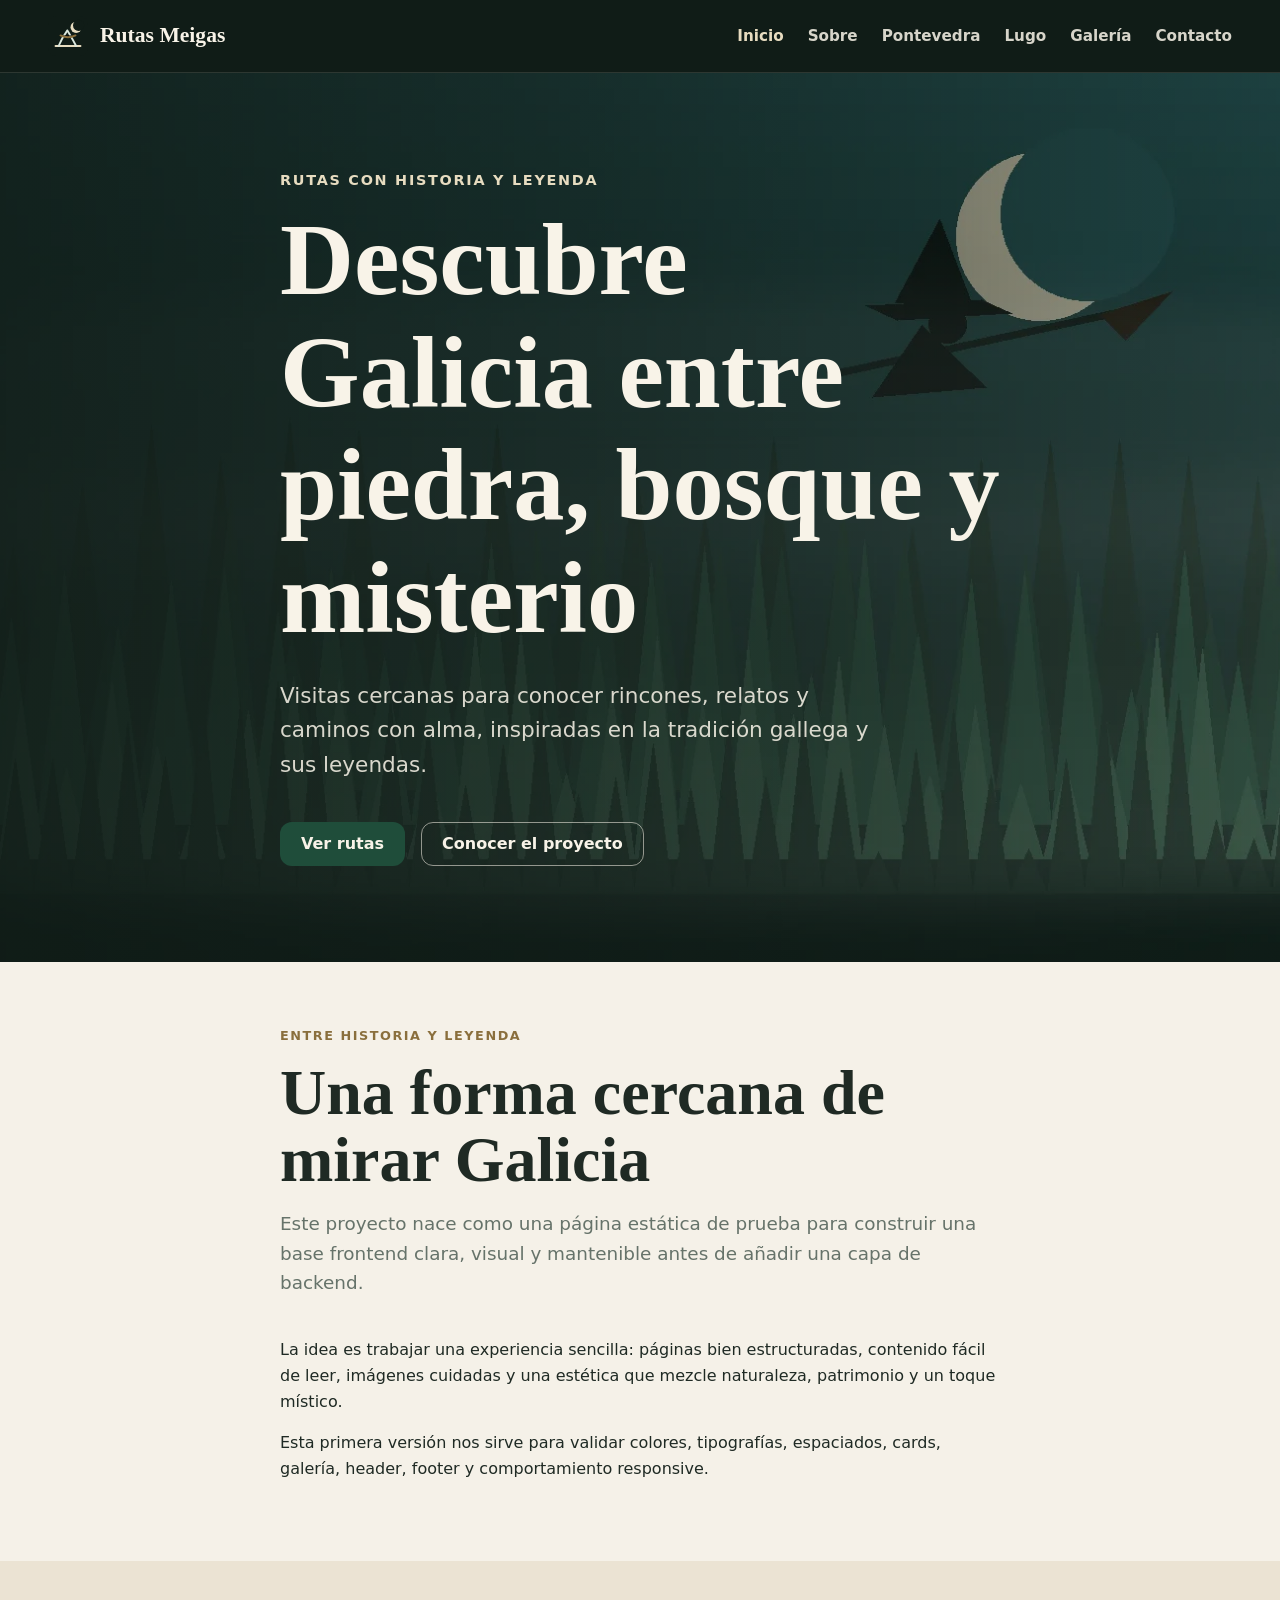
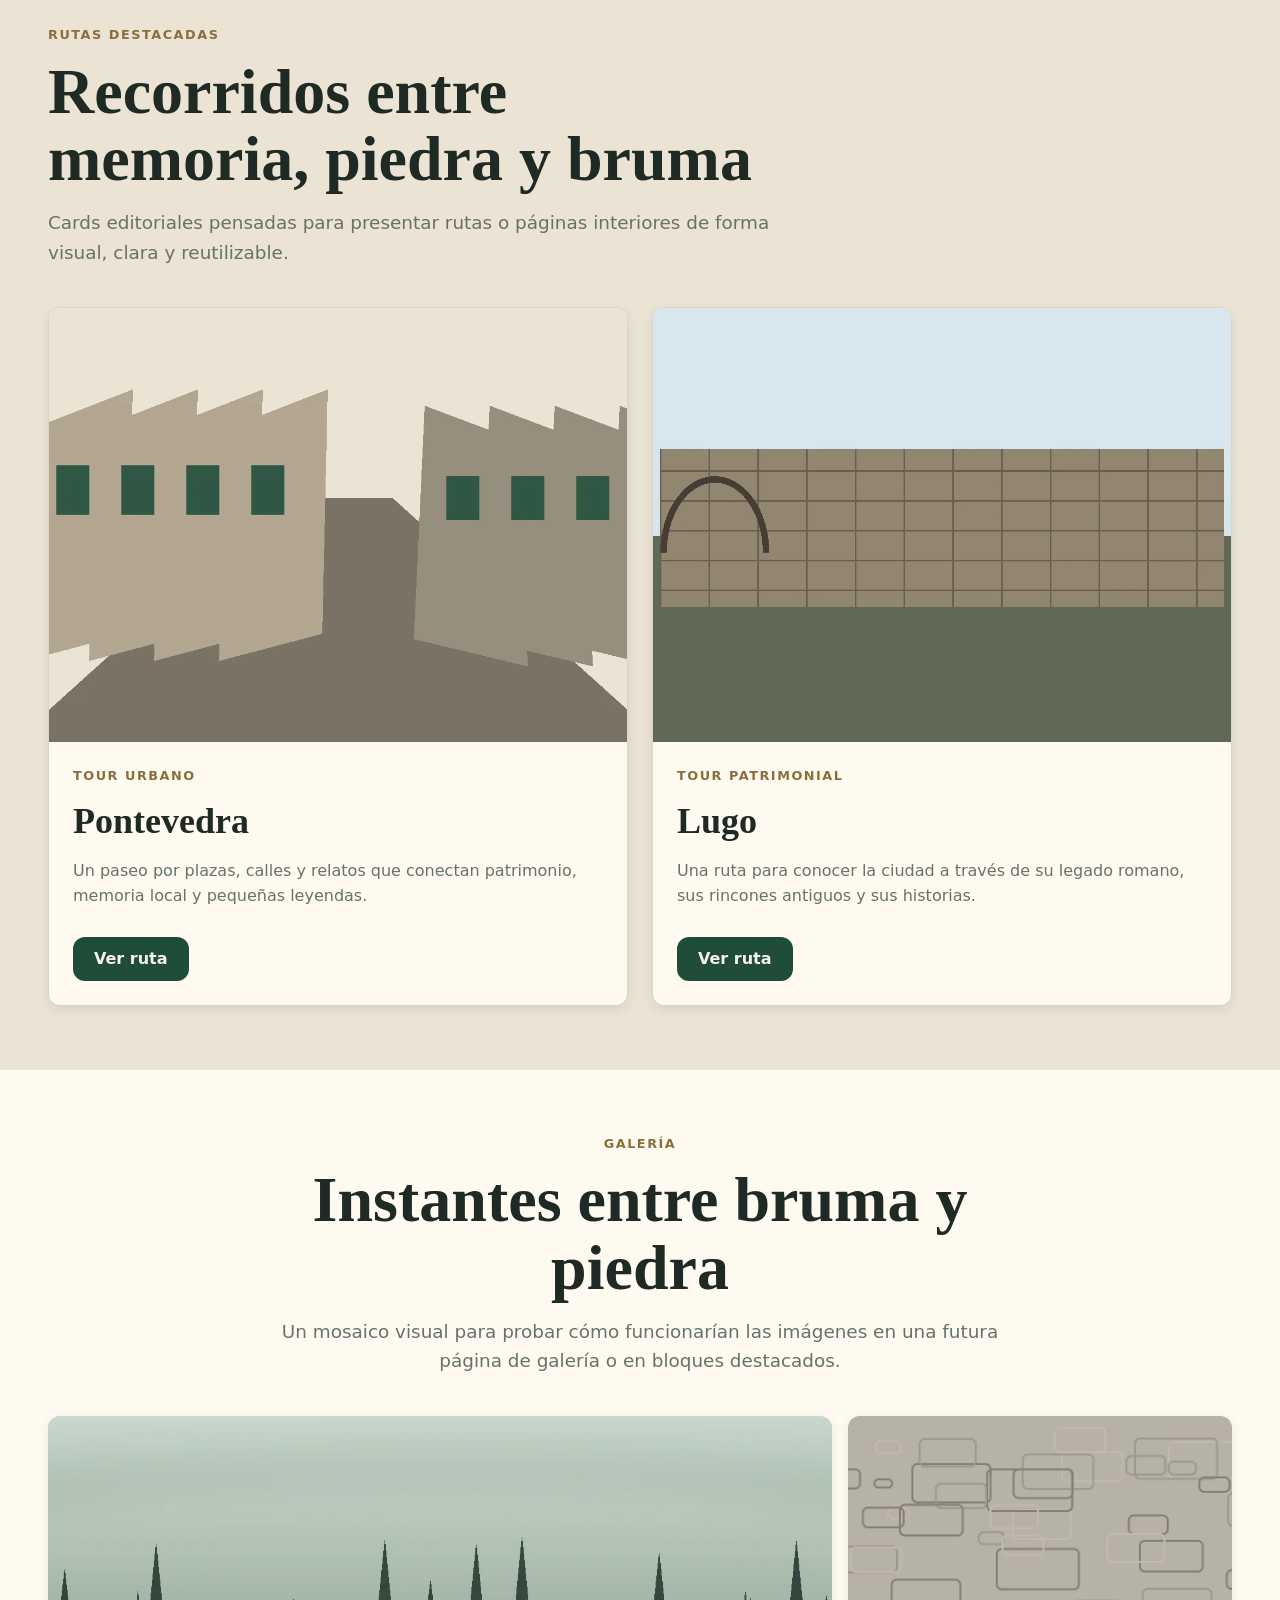
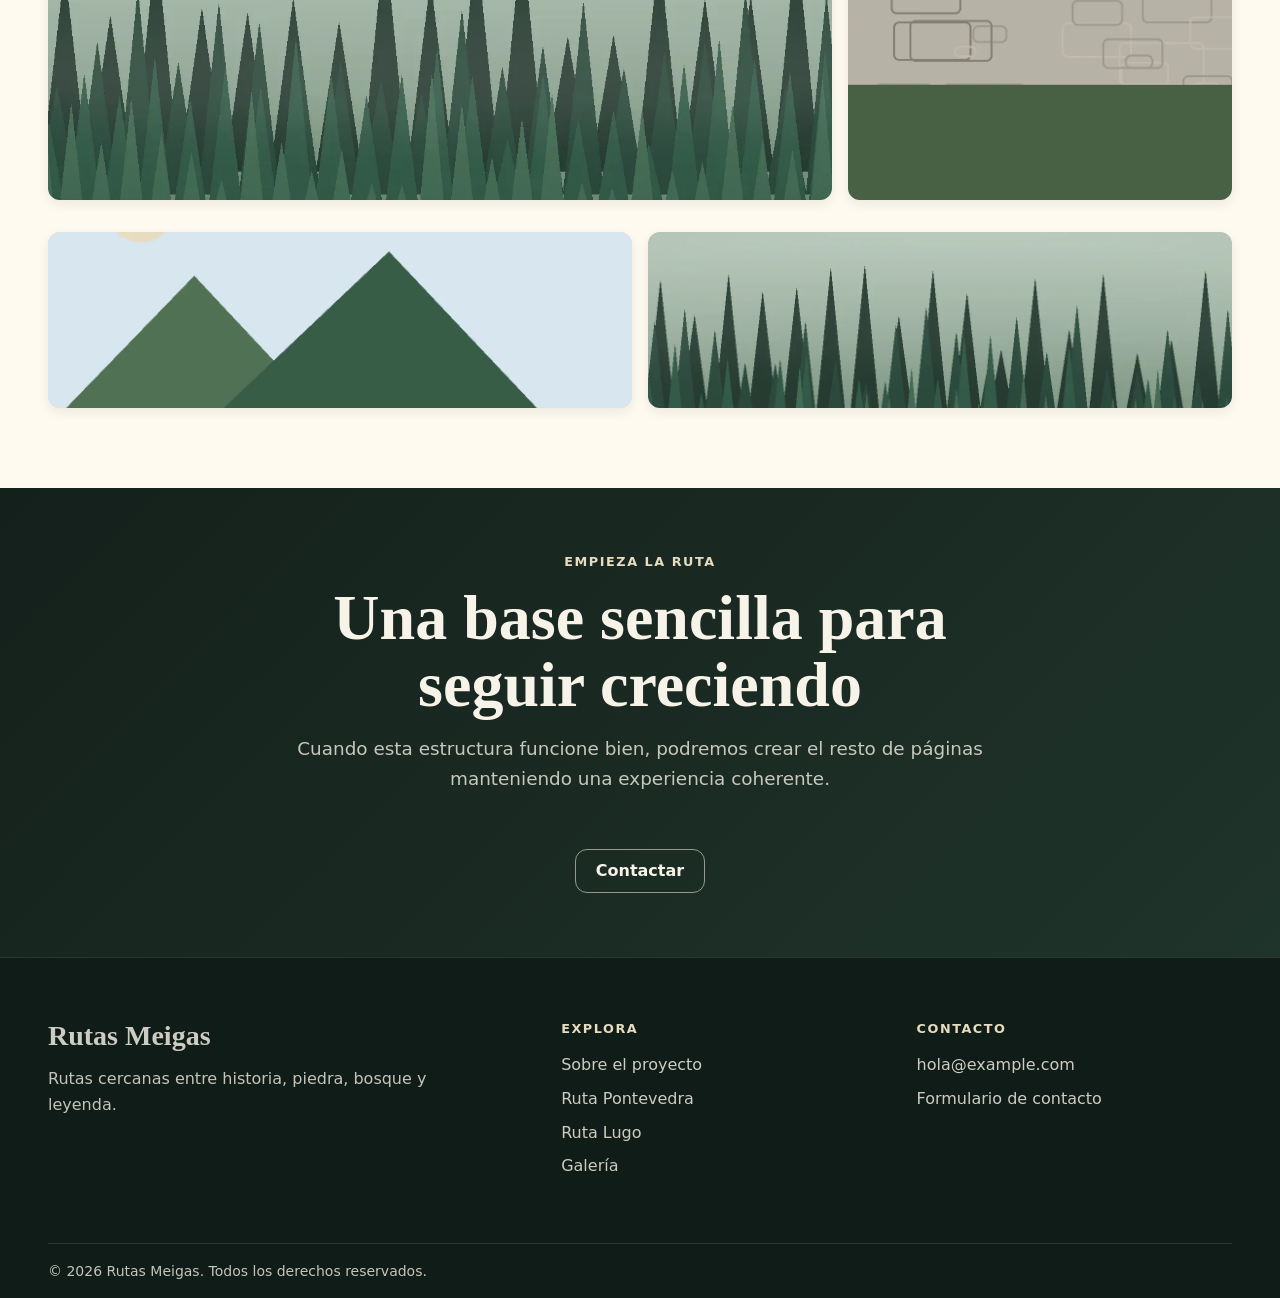
==== index.html @ f6eedcf7 "Add files via upload" ====
<!doctype html>
<html lang="es">
<head>
  <meta charset="utf-8">
  <meta name="viewport" content="width=device-width, initial-scale=1">
  <meta name="description" content="Página estática de prueba para una web de rutas inspiradas en Galicia, la historia local y las leyendas.">
  <title>Rutas Meigas | Inicio</title>
  <link rel="stylesheet" href="assets/css/styles.css">
  <script src="assets/js/main.js" defer></script>
</head>
<body>
  <header class="site-header">
    <div class="container site-header__inner">
      <div class="site-header__top">
        <a class="site-logo" href="index.html" aria-label="Ir al inicio">
          <img src="assets/img/logo.svg" alt="">
          <span>Rutas Meigas</span>
        </a>

        <button class="nav-toggle" type="button" aria-expanded="false" aria-controls="main-menu">
          Menú
        </button>
      </div>

      <nav class="site-nav" aria-label="Navegación principal">
        <ul id="main-menu" class="nav-list">
          <li><a href="index.html" aria-current="page">Inicio</a></li>
          <li><a href="sobre.html">Sobre</a></li>
          <li><a href="tours-pontevedra.html">Pontevedra</a></li>
          <li><a href="tours-lugo.html">Lugo</a></li>
          <li><a href="galeria.html">Galería</a></li>
          <li><a href="contacto.html">Contacto</a></li>
        </ul>
      </nav>
    </div>
  </header>

  <main>
    <section class="hero">
      <div class="container hero__content">
        <p class="hero__eyebrow">Rutas con historia y leyenda</p>
        <h1 class="hero__title">Descubre Galicia entre piedra, bosque y misterio</h1>
        <p class="hero__text">Visitas cercanas para conocer rincones, relatos y caminos con alma, inspiradas en la tradición gallega y sus leyendas.</p>
        <div class="hero__actions">
          <a class="button" href="#rutas">Ver rutas</a>
          <a class="button button--ghost" href="#proyecto">Conocer el proyecto</a>
        </div>
      </div>
    </section>

    <section id="proyecto" class="section section--light">
      <div class="container--content flow">
        <header class="section-heading">
          <p class="section-heading__eyebrow">Entre historia y leyenda</p>
          <h2 class="section-heading__title">Una forma cercana de mirar Galicia</h2>
          <p class="section-heading__text">Este proyecto nace como una página estática de prueba para construir una base frontend clara, visual y mantenible antes de añadir una capa de backend.</p>
        </header>
        <p>La idea es trabajar una experiencia sencilla: páginas bien estructuradas, contenido fácil de leer, imágenes cuidadas y una estética que mezcle naturaleza, patrimonio y un toque místico.</p>
        <p>Esta primera versión nos sirve para validar colores, tipografías, espaciados, cards, galería, header, footer y comportamiento responsive.</p>
      </div>
    </section>

    <section id="rutas" class="section section--soft">
      <div class="container">
        <header class="section-heading">
          <p class="section-heading__eyebrow">Rutas destacadas</p>
          <h2 class="section-heading__title">Recorridos entre memoria, piedra y bruma</h2>
          <p class="section-heading__text">Cards editoriales pensadas para presentar rutas o páginas interiores de forma visual, clara y reutilizable.</p>
        </header>

        <div class="editorial-grid">
          <article class="editorial-card">
            <div class="editorial-card__media"><img src="assets/img/tour-pontevedra.webp" alt="Calle histórica de Pontevedra con edificios de piedra"></div>
            <div class="editorial-card__body">
              <p class="editorial-card__eyebrow">Tour urbano</p>
              <h3 class="editorial-card__title">Pontevedra</h3>
              <p class="editorial-card__text">Un paseo por plazas, calles y relatos que conectan patrimonio, memoria local y pequeñas leyendas.</p>
              <div class="editorial-card__actions"><a class="button" href="tours-pontevedra.html">Ver ruta</a></div>
            </div>
          </article>

          <article class="editorial-card">
            <div class="editorial-card__media"><img src="assets/img/tour-lugo.webp" alt="Muralla y casco histórico de Lugo"></div>
            <div class="editorial-card__body">
              <p class="editorial-card__eyebrow">Tour patrimonial</p>
              <h3 class="editorial-card__title">Lugo</h3>
              <p class="editorial-card__text">Una ruta para conocer la ciudad a través de su legado romano, sus rincones antiguos y sus historias.</p>
              <div class="editorial-card__actions"><a class="button" href="tours-lugo.html">Ver ruta</a></div>
            </div>
          </article>
        </div>
      </div>
    </section>

    <section class="section section--surface">
      <div class="container">
        <header class="section-heading section-heading--center">
          <p class="section-heading__eyebrow">Galería</p>
          <h2 class="section-heading__title">Instantes entre bruma y piedra</h2>
          <p class="section-heading__text">Un mosaico visual para probar cómo funcionarían las imágenes en una futura página de galería o en bloques destacados.</p>
        </header>

        <div class="gallery-grid">
          <figure class="gallery-item gallery-item--large"><img src="assets/img/gallery-01.webp" alt="Bosque gallego cubierto de niebla"></figure>
          <figure class="gallery-item gallery-item--medium"><img src="assets/img/gallery-02.webp" alt="Detalle de una calle empedrada antigua"></figure>
          <figure class="gallery-item gallery-item--wide"><img src="assets/img/gallery-03.webp" alt="Paisaje natural de Galicia al atardecer"></figure>
          <figure class="gallery-item gallery-item--small"><img src="assets/img/gallery-04.webp" alt="Detalle de piedra antigua cubierta de vegetación"></figure>
        </div>
      </div>
    </section>

    <section class="section section--dark">
      <div class="container--content text-center flow">
        <header class="section-heading section-heading--center">
          <p class="section-heading__eyebrow">Empieza la ruta</p>
          <h2 class="section-heading__title">Una base sencilla para seguir creciendo</h2>
          <p class="section-heading__text">Cuando esta estructura funcione bien, podremos crear el resto de páginas manteniendo una experiencia coherente.</p>
        </header>
        <a class="button button--ghost" href="contacto.html">Contactar</a>
      </div>
    </section>
  </main>

  <footer class="site-footer">
    <div class="container site-footer__inner">
      <div class="site-footer__brand">
        <a class="site-footer__logo" href="index.html">Rutas Meigas</a>
        <p>Rutas cercanas entre historia, piedra, bosque y leyenda.</p>
      </div>

      <nav class="site-footer__nav" aria-label="Navegación secundaria">
        <h2 class="site-footer__title">Explora</h2>
        <ul>
          <li><a href="sobre.html">Sobre el proyecto</a></li>
          <li><a href="tours-pontevedra.html">Ruta Pontevedra</a></li>
          <li><a href="tours-lugo.html">Ruta Lugo</a></li>
          <li><a href="galeria.html">Galería</a></li>
        </ul>
      </nav>

      <div class="site-footer__contact">
        <h2 class="site-footer__title">Contacto</h2>
        <ul>
          <li><a href="mailto:hola@example.com">hola@example.com</a></li>
          <li><a href="contacto.html">Formulario de contacto</a></li>
        </ul>
      </div>
    </div>

    <div class="container site-footer__bottom">
      <p>© 2026 Rutas Meigas. Todos los derechos reservados.</p>
    </div>
  </footer>
</body>
</html>
---- assets/css/styles.css ----
/* ========================================================================== 
   1. Reset ligero
   ========================================================================== */

*,
*::before,
*::after {
  box-sizing: border-box;
}

html {
  font-size: 100%;
  scroll-behavior: smooth;
}

body {
  min-height: 100vh;
  margin: 0;
  text-rendering: optimizeSpeed;
}

img,
picture,
svg {
  display: block;
  max-width: 100%;
}

button,
input,
textarea,
select {
  font: inherit;
}

button {
  cursor: pointer;
}

ul,
ol {
  padding-left: 1.25rem;
}

h1,
h2,
h3,
h4,
p,
figure,
blockquote {
  margin-top: 0;
}

figure {
  margin-inline: 0;
}

:target {
  scroll-margin-block: 5rem;
}


/* ========================================================================== 
   2. Variables globales
   ========================================================================== */

:root {
  /* Colores base */
  --color-bg: #f5f1e8;
  --color-surface: #fffaf0;
  --color-surface-soft: #ebe3d3;

  /* Texto */
  --color-text: #1f2a24;
  --color-text-muted: #66736a;
  --color-text-inverted: #f8f3e8;

  /* Marca */
  --color-primary: #1f4d3a;
  --color-primary-dark: #123326;
  --color-primary-soft: #dbe8df;

  /* Galicia / agua / cielo */
  --color-secondary: #2f6f9f;
  --color-secondary-soft: #d7e7ef;

  /* Detalles artesanales / místicos */
  --color-accent: #8a6f3d;
  --color-accent-soft: #e7dcc0;

  /* Neutros */
  --color-stone: #b8b2a7;
  --color-border: #ddd4c5;

  /* Zonas oscuras */
  --color-dark: #101c17;
  --color-dark-soft: #1b3027;

  /* Tipografía */
  --font-base: system-ui, -apple-system, BlinkMacSystemFont, "Segoe UI", sans-serif;
  --font-heading: Georgia, "Times New Roman", serif;

  /* Espaciado */
  --space-2xs: 0.25rem;
  --space-xs: 0.5rem;
  --space-sm: 0.75rem;
  --space-md: 1rem;
  --space-lg: 1.5rem;
  --space-xl: 2.5rem;
  --space-2xl: 4rem;
  --space-3xl: 6rem;

  /* Contenedores */
  --container-sm: 45rem;
  --container-md: 64rem;
  --container-lg: 75rem;
  --container-xl: 90rem;
  --page-padding: clamp(1rem, 4vw, 3rem);

  /* Bordes y sombras */
  --radius-sm: 0.375rem;
  --radius-md: 0.75rem;
  --radius-lg: 1rem;

  --shadow-sm: 0 0.25rem 0.75rem rgb(16 28 23 / 8%);
  --shadow-md: 0 0.75rem 2rem rgb(16 28 23 / 12%);

  --border-soft: 1px solid var(--color-border);

  /* Transiciones */
  --transition-fast: 160ms ease;
  --transition-base: 220ms ease;
}


/* ========================================================================== 
   3. Base
   ========================================================================== */

body {
  font-family: var(--font-base);
  line-height: 1.6;
  color: var(--color-text);
  background-color: var(--color-bg);
}

main {
  min-height: 60vh;
}

::selection {
  color: var(--color-text-inverted);
  background-color: var(--color-primary);
}


/* ========================================================================== 
   4. Tipografía
   ========================================================================== */

h1,
h2,
h3,
h4 {
  font-family: var(--font-heading);
  line-height: 1.1;
  font-weight: 700;
  color: var(--color-text);
}

h1 {
  font-size: clamp(2.75rem, 8vw, 5.5rem);
}

h2 {
  font-size: clamp(2rem, 5vw, 3.5rem);
}

h3 {
  font-size: clamp(1.4rem, 3vw, 2rem);
}

h4 {
  font-size: 1.25rem;
}

p {
  margin-bottom: var(--space-md);
}

.lead {
  color: var(--color-text-muted);
  font-size: clamp(1.1rem, 2vw, 1.35rem);
}


/* ========================================================================== 
   5. Utilidades
   ========================================================================== */

.container {
  width: min(100% - calc(var(--page-padding) * 2), var(--container-xl));
  margin-inline: auto;
}

.container--content {
  width: min(100% - calc(var(--page-padding) * 2), var(--container-sm));
  margin-inline: auto;
}

.container--wide {
  width: min(100% - calc(var(--page-padding) * 2), var(--container-xl));
  margin-inline: auto;
}

.flow > * + * {
  margin-top: var(--flow-space, var(--space-md));
}

.text-center {
  text-align: center;
}

.full-bleed {
  width: 100%;
}

.visually-hidden {
  position: absolute;
  width: 1px;
  height: 1px;
  padding: 0;
  margin: -1px;
  overflow: hidden;
  white-space: nowrap;
  border: 0;
  clip: rect(0 0 0 0);
  clip-path: inset(50%);
}


/* ========================================================================== 
   6. Enlaces y botones
   ========================================================================== */

a {
  color: var(--color-primary);
  text-underline-offset: 0.2em;
  transition:
    color var(--transition-fast),
    background-color var(--transition-fast),
    border-color var(--transition-fast);
}

a:hover {
  color: var(--color-primary-dark);
}

a:focus-visible,
button:focus-visible,
input:focus-visible,
textarea:focus-visible,
select:focus-visible {
  outline: 3px solid var(--color-accent);
  outline-offset: 3px;
}

.button {
  display: inline-flex;
  align-items: center;
  justify-content: center;
  min-height: 2.75rem;
  padding: 0.75rem 1.25rem;
  border: 1px solid transparent;
  border-radius: var(--radius-md);
  font: inherit;
  font-weight: 700;
  line-height: 1;
  text-align: center;
  text-decoration: none;
  color: var(--color-text-inverted);
  background-color: var(--color-primary);
  cursor: pointer;
  transition:
    color var(--transition-fast),
    background-color var(--transition-fast),
    border-color var(--transition-fast),
    box-shadow var(--transition-base);
}

.button:hover {
  color: var(--color-text-inverted);
  background-color: var(--color-primary-dark);
}

.button--secondary {
  color: var(--color-primary-dark);
  background-color: var(--color-primary-soft);
  border-color: var(--color-primary-soft);
}

.button--secondary:hover {
  color: var(--color-primary-dark);
  background-color: var(--color-secondary-soft);
  border-color: var(--color-secondary-soft);
}

.button--ghost {
  color: var(--color-text-inverted);
  background-color: transparent;
  border-color: rgb(248 243 232 / 55%);
}

.button--ghost:hover {
  color: var(--color-dark);
  background-color: var(--color-text-inverted);
  border-color: var(--color-text-inverted);
}


/* ========================================================================== 
   7. Header
   ========================================================================== */

.site-header {
  color: var(--color-text-inverted);
  background-color: var(--color-dark);
  border-bottom: 1px solid rgb(248 243 232 / 12%);
}

.site-header__inner {
  display: flex;
  align-items: center;
  justify-content: space-between;
  gap: var(--space-lg);
  min-height: 4.5rem;
  padding-block: var(--space-sm);
}

.site-header__top {
  display: flex;
  align-items: center;
  justify-content: space-between;
}

.site-logo {
  display: inline-flex;
  align-items: center;
  gap: var(--space-sm);
  color: var(--color-text-inverted);
  font-family: var(--font-heading);
  font-size: 1.35rem;
  font-weight: 700;
  line-height: 1;
  text-decoration: none;
}

.site-logo:hover {
  color: var(--color-accent-soft);
}

.site-logo img {
  width: auto;
  height: 2.5rem;
}

.site-nav {
  display: flex;
  align-items: center;
}

.nav-list {
  display: flex;
  align-items: center;
  gap: var(--space-lg);
  padding: 0;
  margin: 0;
  list-style: none;
}

.nav-list a {
  color: rgb(248 243 232 / 86%);
  font-size: 0.95rem;
  font-weight: 600;
  text-decoration: none;
}

.nav-list a:hover,
.nav-list a[aria-current="page"] {
  color: var(--color-accent-soft);
}

.nav-toggle {
  display: none;
  min-height: 2.5rem;
  padding: 0.5rem 0.75rem;
  border: 1px solid rgb(248 243 232 / 24%);
  border-radius: var(--radius-sm);
  color: var(--color-text-inverted);
  background: transparent;
  font: inherit;
  font-weight: 700;
  cursor: pointer;
}

.nav-toggle:hover {
  background-color: rgb(248 243 232 / 8%);
}


/* ========================================================================== 
   8. Hero
   ========================================================================== */

.hero {
  position: relative;
  display: grid;
  align-items: center;
  min-height: 70vh;
  padding-block: var(--space-3xl);
  color: var(--color-text-inverted);
  background:
    linear-gradient(
      90deg,
      rgb(16 28 23 / 88%) 0%,
      rgb(16 28 23 / 68%) 45%,
      rgb(16 28 23 / 35%) 100%
    ),
    url("../img/hero.webp") center / cover no-repeat;
}

.hero--small {
  min-height: 24rem;
  padding-block: var(--space-2xl);
}

.hero__content {
  position: relative;
  z-index: 1;
  max-width: 45rem;
}

.hero__eyebrow {
  margin: 0 0 var(--space-sm);
  color: var(--color-accent-soft);
  font-size: 0.9rem;
  font-weight: 700;
  letter-spacing: 0.12em;
  text-transform: uppercase;
}

.hero__title {
  margin: 0;
  color: var(--color-text-inverted);
  font-size: clamp(3rem, 8vw, 6.5rem);
}

.hero--small .hero__title {
  font-size: clamp(2.5rem, 7vw, 5rem);
}

.hero__text {
  max-width: 38rem;
  margin-top: var(--space-lg);
  margin-bottom: 0;
  color: rgb(248 243 232 / 86%);
  font-size: clamp(1.1rem, 2vw, 1.35rem);
}

.hero__actions {
  display: flex;
  flex-wrap: wrap;
  gap: var(--space-md);
  margin-top: var(--space-xl);
}


/* ========================================================================== 
   9. Secciones
   ========================================================================== */

.section {
  padding-block: var(--space-2xl);
}

.section--light {
  background-color: var(--color-bg);
}

.section--surface {
  background-color: var(--color-surface);
}

.section--soft {
  background-color: var(--color-surface-soft);
}

.section--primary-soft {
  background-color: var(--color-primary-soft);
}

.section--dark {
  color: var(--color-text-inverted);
  background:
    linear-gradient(
      135deg,
      rgb(16 28 23 / 98%),
      rgb(27 48 39 / 98%)
    );
}

.section--dark h1,
.section--dark h2,
.section--dark h3,
.section--dark h4 {
  color: var(--color-text-inverted);
}

.section--dark p {
  color: rgb(248 243 232 / 82%);
}

.section-heading {
  max-width: 46rem;
  margin-bottom: var(--space-xl);
}

.section-heading--center {
  margin-inline: auto;
  text-align: center;
}

.section-heading__eyebrow {
  margin: 0 0 var(--space-sm);
  color: var(--color-accent);
  font-size: 0.8rem;
  font-weight: 700;
  letter-spacing: 0.12em;
  text-transform: uppercase;
}

.section-heading__title {
  margin: 0;
  font-family: var(--font-heading);
  font-size: clamp(2rem, 5vw, 4rem);
  line-height: 1.05;
}

.section-heading__text {
  margin: var(--space-md) 0 0;
  color: var(--color-text-muted);
  font-size: clamp(1rem, 2vw, 1.15rem);
}

.section--dark .section-heading__eyebrow {
  color: var(--color-accent-soft);
}

.section--dark .section-heading__title {
  color: var(--color-text-inverted);
}

.section--dark .section-heading__text {
  color: rgb(248 243 232 / 78%);
}


/* ========================================================================== 
   10. Cards editoriales
   ========================================================================== */

.editorial-grid {
  display: grid;
  gap: var(--space-lg);
}

.editorial-card {
  display: grid;
  overflow: hidden;
  border: var(--border-soft);
  border-radius: var(--radius-md);
  background-color: var(--color-surface);
  box-shadow: var(--shadow-sm);
  transition:
    box-shadow var(--transition-base),
    transform var(--transition-base);
}

.editorial-card:hover {
  box-shadow: var(--shadow-md);
  transform: translateY(-0.15rem);
}

.editorial-card__media {
  position: relative;
  overflow: hidden;
  background-color: var(--color-surface-soft);
}

.editorial-card__media img {
  width: 100%;
  aspect-ratio: 4 / 3;
  object-fit: cover;
}

.editorial-card__body {
  display: grid;
  gap: var(--space-md);
  padding: var(--space-lg);
}

.editorial-card__eyebrow {
  margin: 0;
  color: var(--color-accent);
  font-size: 0.8rem;
  font-weight: 700;
  letter-spacing: 0.12em;
  text-transform: uppercase;
}

.editorial-card__title {
  margin: 0;
  font-family: var(--font-heading);
  font-size: clamp(1.6rem, 3vw, 2.25rem);
  line-height: 1.1;
}

.editorial-card__text {
  margin: 0;
  color: var(--color-text-muted);
}

.editorial-card__actions {
  margin-top: var(--space-sm);
}


/* ========================================================================== 
   11. Galería mosaico
   ========================================================================== */

.gallery-grid {
  display: grid;
  gap: var(--space-md);
}

.gallery-item {
  overflow: hidden;
  border-radius: var(--radius-md);
  background-color: var(--color-surface-soft);
  box-shadow: var(--shadow-sm);
}

.gallery-item img {
  width: 100%;
  height: 100%;
  min-height: 16rem;
  object-fit: cover;
  transition: transform var(--transition-base);
}

.gallery-item:hover img {
  transform: scale(1.03);
}


/* ========================================================================== 
   12. Formularios básicos
   ========================================================================== */

.form-grid {
  display: grid;
  gap: var(--space-md);
}

.form-field {
  display: grid;
  gap: var(--space-xs);
}

.form-field label {
  font-weight: 700;
}

.form-field input,
.form-field textarea {
  width: 100%;
  border: var(--border-soft);
  border-radius: var(--radius-sm);
  padding: 0.8rem 0.9rem;
  color: var(--color-text);
  background-color: var(--color-surface);
}

.form-field textarea {
  min-height: 9rem;
  resize: vertical;
}


/* ========================================================================== 
   13. Footer
   ========================================================================== */

.site-footer {
  color: var(--color-text-inverted);
  background-color: var(--color-dark);
  border-top: 1px solid rgb(248 243 232 / 12%);
}

.site-footer__inner {
  display: grid;
  gap: var(--space-xl);
  padding-block: var(--space-2xl);
}

.site-footer__brand {
  max-width: 28rem;
}

.site-footer__logo {
  display: inline-flex;
  margin-bottom: var(--space-md);
  color: var(--color-text-inverted);
  font-family: var(--font-heading);
  font-size: 1.75rem;
  font-weight: 700;
  line-height: 1;
  text-decoration: none;
}

.site-footer__logo:hover {
  color: var(--color-accent-soft);
}

.site-footer p {
  margin: 0;
  color: rgb(248 243 232 / 78%);
}

.site-footer__title {
  margin: 0 0 var(--space-md);
  color: var(--color-accent-soft);
  font-family: var(--font-base);
  font-size: 0.8rem;
  font-weight: 700;
  letter-spacing: 0.12em;
  text-transform: uppercase;
}

.site-footer ul {
  display: grid;
  gap: var(--space-xs);
  padding: 0;
  margin: 0;
  list-style: none;
}

.site-footer a {
  color: rgb(248 243 232 / 82%);
  text-decoration: none;
}

.site-footer a:hover {
  color: var(--color-text-inverted);
  text-decoration: underline;
  text-underline-offset: 0.25em;
}

.site-footer__bottom {
  padding-block: var(--space-md);
  border-top: 1px solid rgb(248 243 232 / 12%);
}

.site-footer__bottom p {
  font-size: 0.875rem;
}


/* ========================================================================== 
   14. Responsive
   ========================================================================== */

@media (max-width: 47.99rem) {
  .site-header__inner {
    align-items: stretch;
    flex-direction: column;
    gap: var(--space-md);
  }

  .site-header__top {
    width: 100%;
  }

  .nav-toggle {
    display: inline-flex;
    align-items: center;
    justify-content: center;
  }

  .site-nav {
    width: 100%;
  }

  .nav-list {
    display: none;
    width: 100%;
    padding-block: var(--space-sm);
  }

  .nav-list.is-open {
    display: grid;
    gap: var(--space-sm);
  }

  .nav-list a {
    display: block;
    padding-block: var(--space-xs);
  }

  .hero {
    min-height: 34rem;
    padding-block: var(--space-2xl);
    background:
      linear-gradient(
        180deg,
        rgb(16 28 23 / 90%) 0%,
        rgb(16 28 23 / 72%) 100%
      ),
      url("../img/hero.webp") center / cover no-repeat;
  }

  .hero__actions {
    align-items: stretch;
    flex-direction: column;
  }

  .hero__actions .button {
    width: 100%;
  }

  .section {
    padding-block: var(--space-xl);
  }
}

@media (min-width: 48rem) {
  .editorial-grid {
    grid-template-columns: repeat(2, minmax(0, 1fr));
  }

  .gallery-grid {
    grid-template-columns: repeat(6, 1fr);
    grid-auto-rows: 12rem;
  }

  .gallery-item img {
    min-height: 0;
  }

  .gallery-item--large {
    grid-column: span 4;
    grid-row: span 2;
  }

  .gallery-item--medium {
    grid-column: span 2;
    grid-row: span 2;
  }

  .gallery-item--wide {
    grid-column: span 3;
    grid-row: span 1;
  }

  .gallery-item--small {
    grid-column: span 3;
    grid-row: span 1;
  }

  .site-footer__inner {
    grid-template-columns: 1.5fr 1fr 1fr;
    align-items: start;
  }
}

@media (min-width: 64rem) {
  .editorial-card--featured {
    grid-template-columns: 1.1fr 0.9fr;
  }

  .editorial-card--featured .editorial-card__media img {
    height: 100%;
    aspect-ratio: auto;
  }

  .editorial-card--featured .editorial-card__body {
    align-content: center;
    padding: var(--space-xl);
  }
}

@media (min-width: 75rem) {
  .editorial-grid--three {
    grid-template-columns: repeat(3, minmax(0, 1fr));
  }
}


/* ========================================================================== 
   15. Preferencias de accesibilidad
   ========================================================================== */

@media (prefers-reduced-motion: reduce) {
  html {
    scroll-behavior: auto;
  }

  *,
  *::before,
  *::after {
    transition-duration: 0.01ms !important;
    animation-duration: 0.01ms !important;
    animation-iteration-count: 1 !important;
  }
}
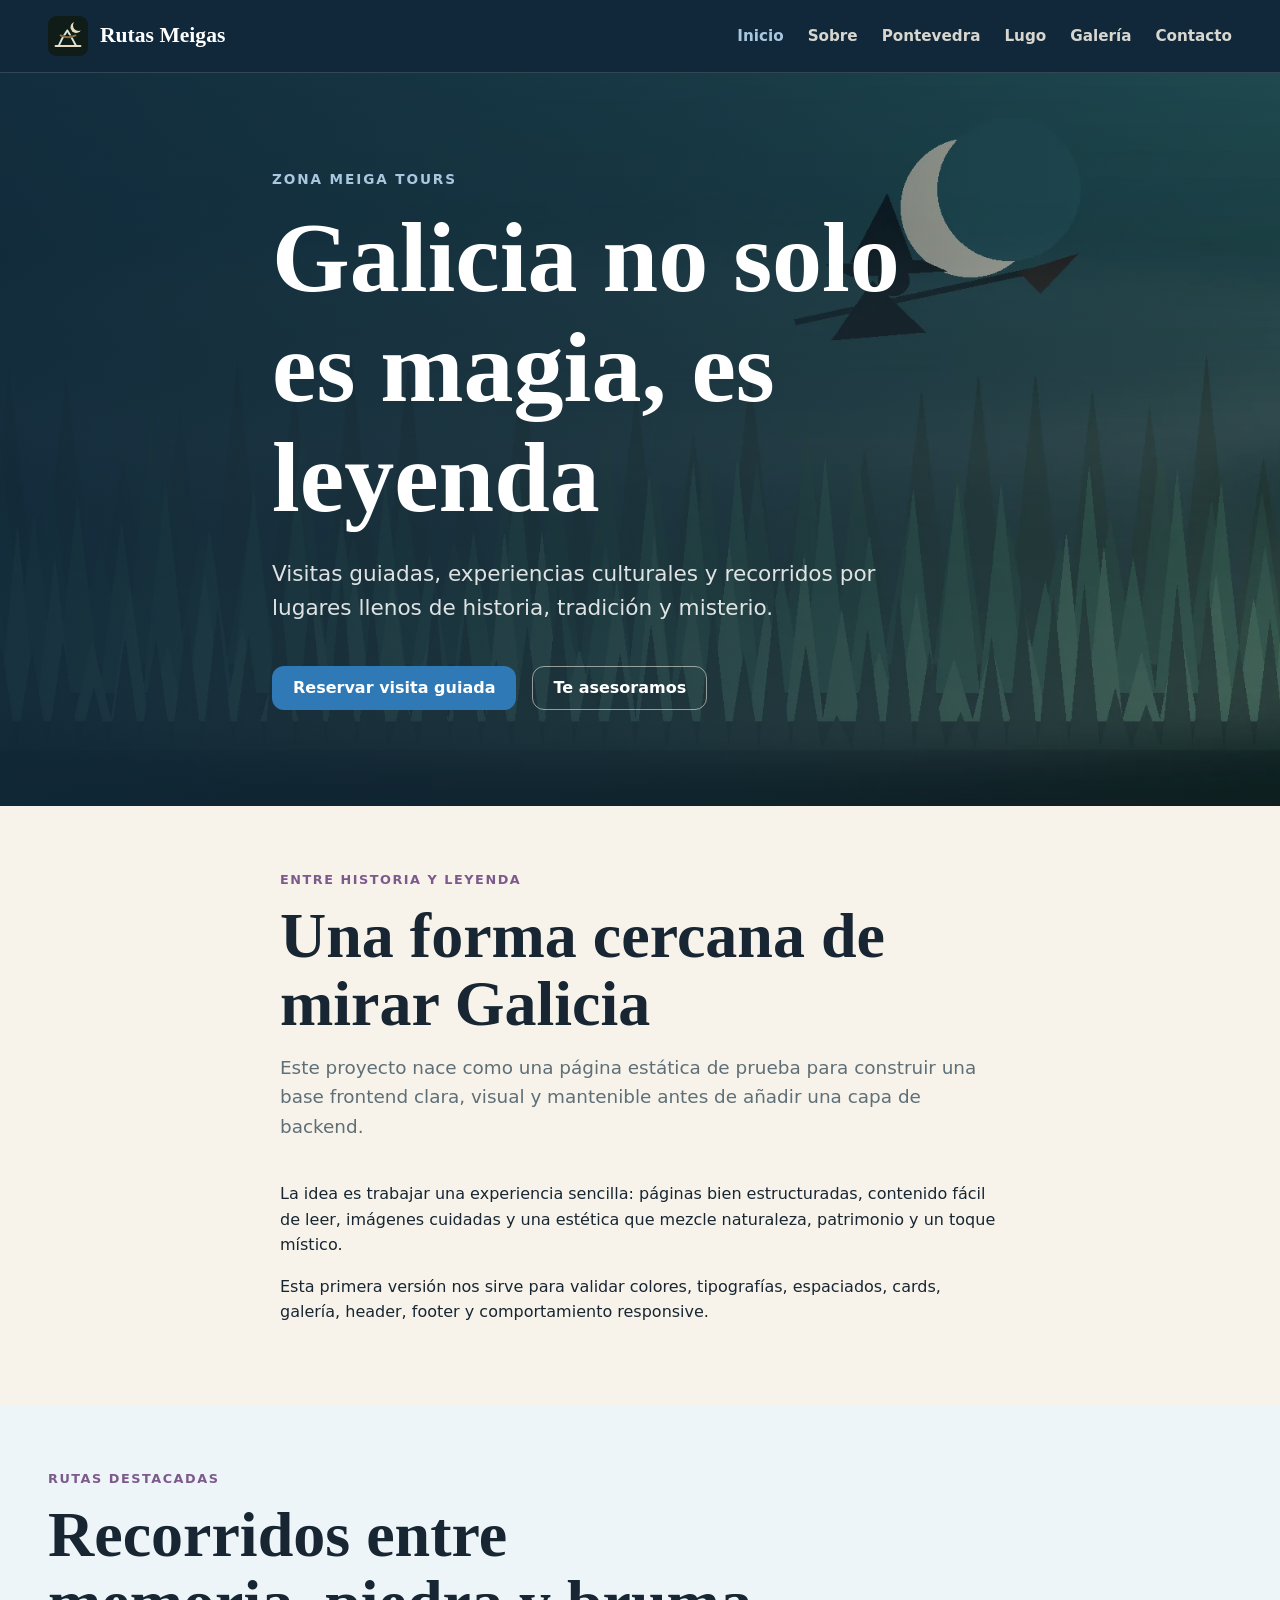
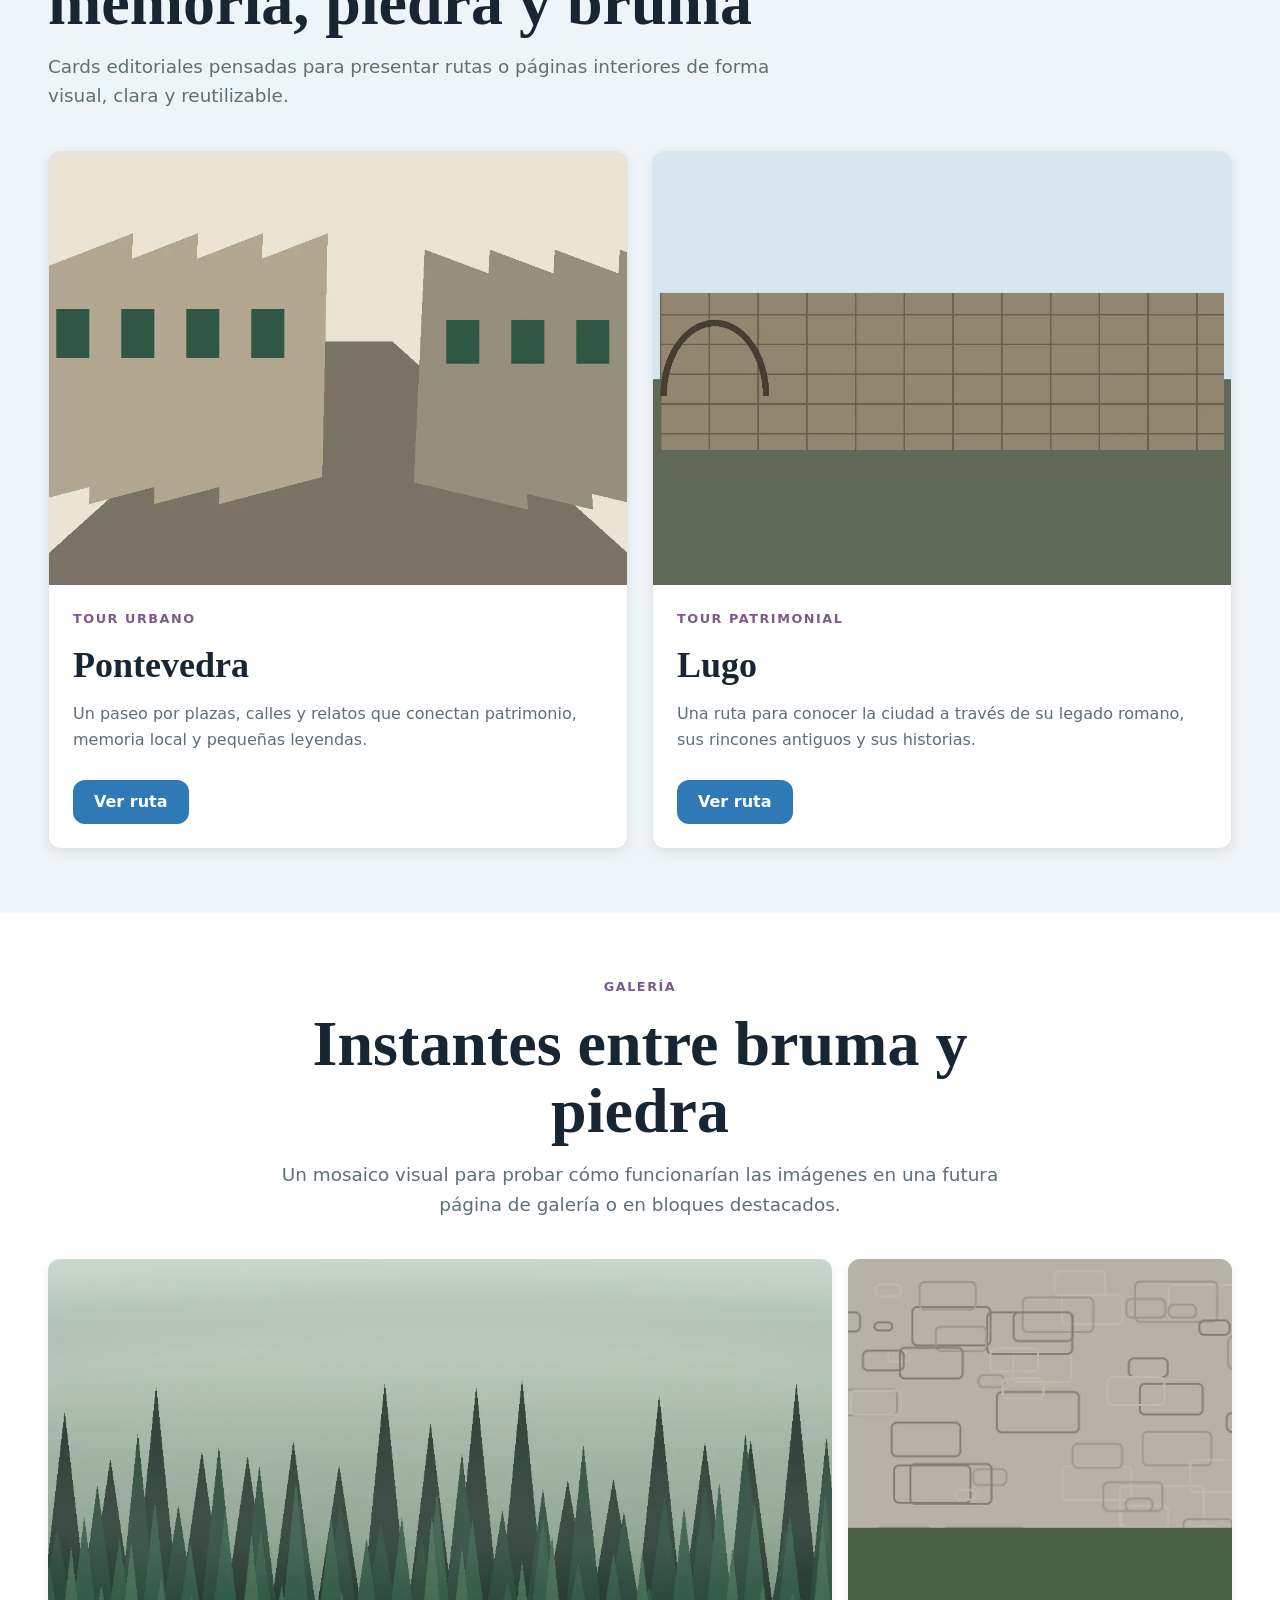
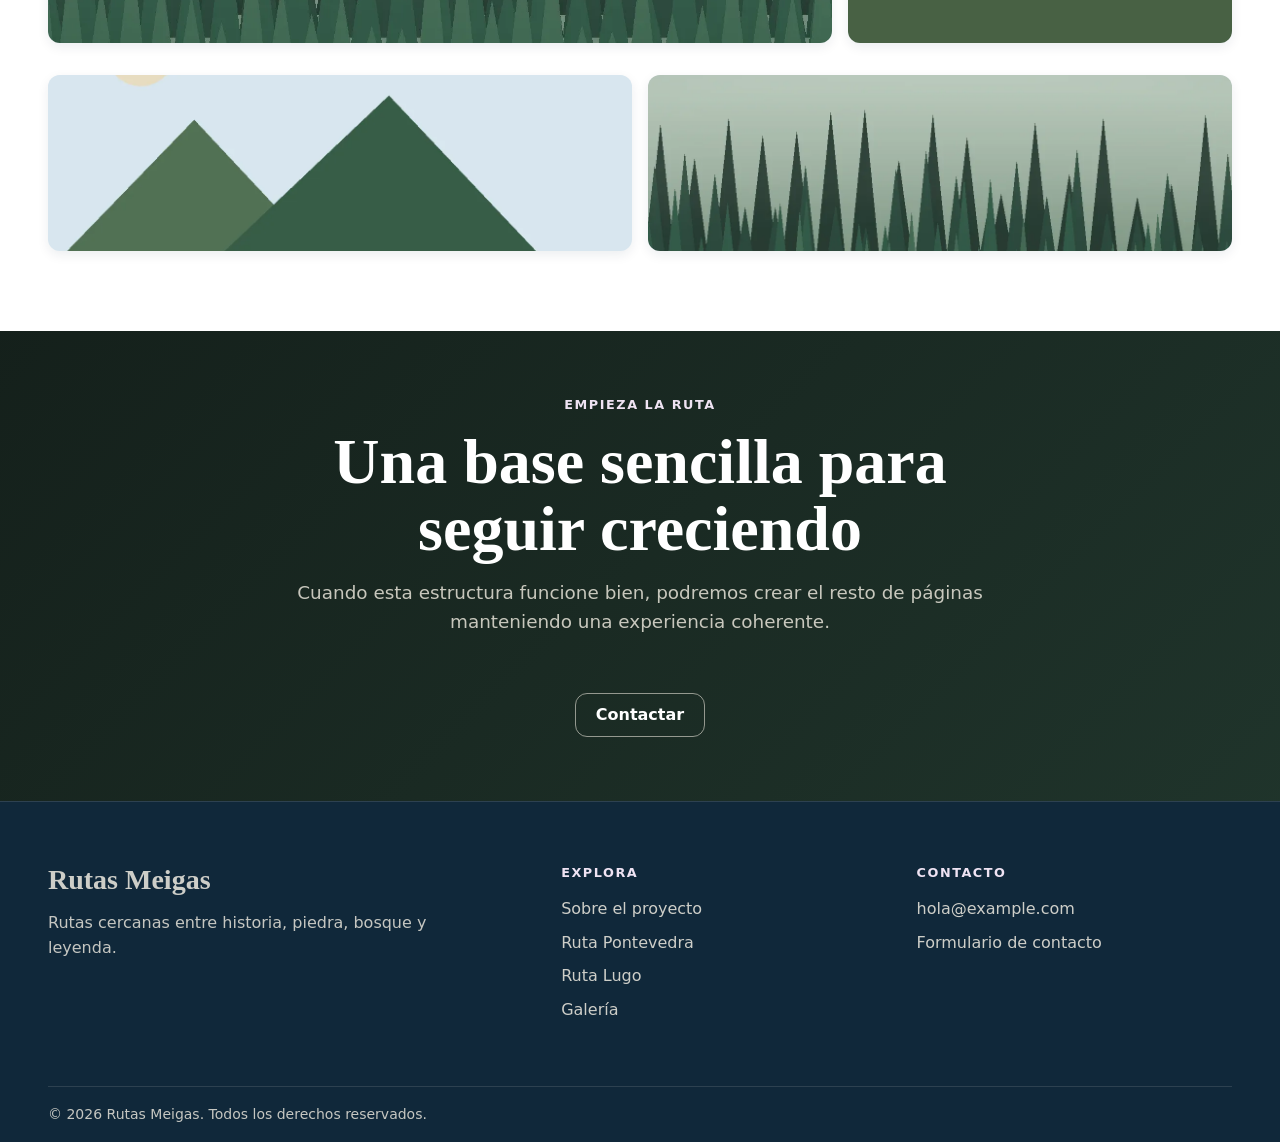
==== commit 8b43c47f: "Update index.html" ====
--- a/index.html
+++ b/index.html
@@ -38,12 +38,20 @@
   <main>
     <section class="hero">
       <div class="container hero__content">
-        <p class="hero__eyebrow">Rutas con historia y leyenda</p>
-        <h1 class="hero__title">Descubre Galicia entre piedra, bosque y misterio</h1>
-        <p class="hero__text">Visitas cercanas para conocer rincones, relatos y caminos con alma, inspiradas en la tradición gallega y sus leyendas.</p>
+        <p class="hero__eyebrow">Zona Meiga Tours</p>
+
+        <h1 class="hero__title">
+          Galicia no solo es magia, es leyenda
+        </h1>
+        
+        <p class="hero__text">
+          Visitas guiadas, experiencias culturales y recorridos por lugares llenos de historia,
+          tradición y misterio.
+        </p>
+        
         <div class="hero__actions">
-          <a class="button" href="#rutas">Ver rutas</a>
-          <a class="button button--ghost" href="#proyecto">Conocer el proyecto</a>
+          <a class="button" href="servicios-rias-baixas.html">Reservar visita guiada</a>
+          <a class="button button--ghost" href="contacto.html">Te asesoramos</a>
         </div>
       </div>
     </section>
--- a/assets/css/styles.css
+++ b/assets/css/styles.css
@@ -66,36 +66,42 @@
    ========================================================================== */
 
 :root {
-  /* Colores base */
-  --color-bg: #f5f1e8;
-  --color-surface: #fffaf0;
-  --color-surface-soft: #ebe3d3;
+  /* Colores base: Galicia / bandera / aire limpio */
+  --color-bg: #f7f3ea;
+  --color-surface: #ffffff;
+  --color-surface-soft: #eef5f8;
 
   /* Texto */
-  --color-text: #1f2a24;
-  --color-text-muted: #66736a;
-  --color-text-inverted: #f8f3e8;
-
-  /* Marca */
-  --color-primary: #1f4d3a;
-  --color-primary-dark: #123326;
-  --color-primary-soft: #dbe8df;
-
-  /* Galicia / agua / cielo */
-  --color-secondary: #2f6f9f;
-  --color-secondary-soft: #d7e7ef;
-
-  /* Detalles artesanales / místicos */
-  --color-accent: #8a6f3d;
-  --color-accent-soft: #e7dcc0;
-
-  /* Neutros */
-  --color-stone: #b8b2a7;
-  --color-border: #ddd4c5;
+  --color-text: #172632;
+  --color-text-muted: #5e6f78;
+  --color-text-inverted: #ffffff;
+
+  /* Marca: azul Galicia */
+  --color-primary: #2f79b7;
+  --color-primary-dark: #1e527e;
+  --color-primary-soft: #d9eaf4;
+
+  /* Azul claro tipo Nantucket Breeze */
+  --color-secondary: #a9c7df;
+  --color-secondary-soft: #eaf3f8;
+
+  /* Acento meiga / legendario, usado poco */
+  --color-accent: #7d5a8c;
+  --color-accent-dark: #533660;
+  --color-accent-soft: #efe3f3;
+
+  /* Neutros cálidos */
+  --color-stone: #d8d0c3;
+  --color-border: #dce6eb;
 
   /* Zonas oscuras */
-  --color-dark: #101c17;
-  --color-dark-soft: #1b3027;
+  --color-dark: #10283a;
+  --color-dark-soft: #183d58;
+
+  /* Estados */
+  --color-success: #2f7d5a;
+  --color-warning: #b8792c;
+  --color-error: #b74444;
 
   /* Tipografía */
   --font-base: system-ui, -apple-system, BlinkMacSystemFont, "Segoe UI", sans-serif;
@@ -123,8 +129,8 @@
   --radius-md: 0.75rem;
   --radius-lg: 1rem;
 
-  --shadow-sm: 0 0.25rem 0.75rem rgb(16 28 23 / 8%);
-  --shadow-md: 0 0.75rem 2rem rgb(16 28 23 / 12%);
+  --shadow-sm: 0 0.25rem 0.75rem rgb(16 40 58 / 8%);
+  --shadow-md: 0 0.75rem 2rem rgb(16 40 58 / 12%);
 
   --border-soft: 1px solid var(--color-border);
 
@@ -132,7 +138,6 @@
   --transition-fast: 160ms ease;
   --transition-base: 220ms ease;
 }
-
 
 /* ========================================================================== 
    3. Base
@@ -326,7 +331,7 @@
 .site-header {
   color: var(--color-text-inverted);
   background-color: var(--color-dark);
-  border-bottom: 1px solid rgb(248 243 232 / 12%);
+  border-bottom: 1px solid rgb(255 255 255 / 14%);
 }
 
 .site-header__inner {
@@ -388,7 +393,7 @@
 
 .nav-list a:hover,
 .nav-list a[aria-current="page"] {
-  color: var(--color-accent-soft);
+  color: var(--color-secondary);
 }
 
 .nav-toggle {
@@ -417,54 +422,45 @@
   position: relative;
   display: grid;
   align-items: center;
-  min-height: 70vh;
+  min-height: 72vh;
   padding-block: var(--space-3xl);
   color: var(--color-text-inverted);
   background:
     linear-gradient(
       90deg,
-      rgb(16 28 23 / 88%) 0%,
-      rgb(16 28 23 / 68%) 45%,
-      rgb(16 28 23 / 35%) 100%
+      rgb(16 40 58 / 88%) 0%,
+      rgb(16 40 58 / 64%) 48%,
+      rgb(16 40 58 / 24%) 100%
     ),
     url("../img/hero.webp") center / cover no-repeat;
-}
-
-.hero--small {
-  min-height: 24rem;
-  padding-block: var(--space-2xl);
 }
 
 .hero__content {
   position: relative;
   z-index: 1;
-  max-width: 45rem;
+  max-width: 46rem;
 }
 
 .hero__eyebrow {
   margin: 0 0 var(--space-sm);
-  color: var(--color-accent-soft);
-  font-size: 0.9rem;
-  font-weight: 700;
-  letter-spacing: 0.12em;
+  color: var(--color-secondary);
+  font-size: 0.85rem;
+  font-weight: 800;
+  letter-spacing: 0.14em;
   text-transform: uppercase;
 }
 
 .hero__title {
   margin: 0;
   color: var(--color-text-inverted);
-  font-size: clamp(3rem, 8vw, 6.5rem);
-}
-
-.hero--small .hero__title {
-  font-size: clamp(2.5rem, 7vw, 5rem);
+  font-size: clamp(3rem, 8vw, 6.25rem);
 }
 
 .hero__text {
   max-width: 38rem;
   margin-top: var(--space-lg);
   margin-bottom: 0;
-  color: rgb(248 243 232 / 86%);
+  color: rgb(255 255 255 / 86%);
   font-size: clamp(1.1rem, 2vw, 1.35rem);
 }
 
@@ -474,7 +470,6 @@
   gap: var(--space-md);
   margin-top: var(--space-xl);
 }
-
 
 /* ========================================================================== 
    9. Secciones
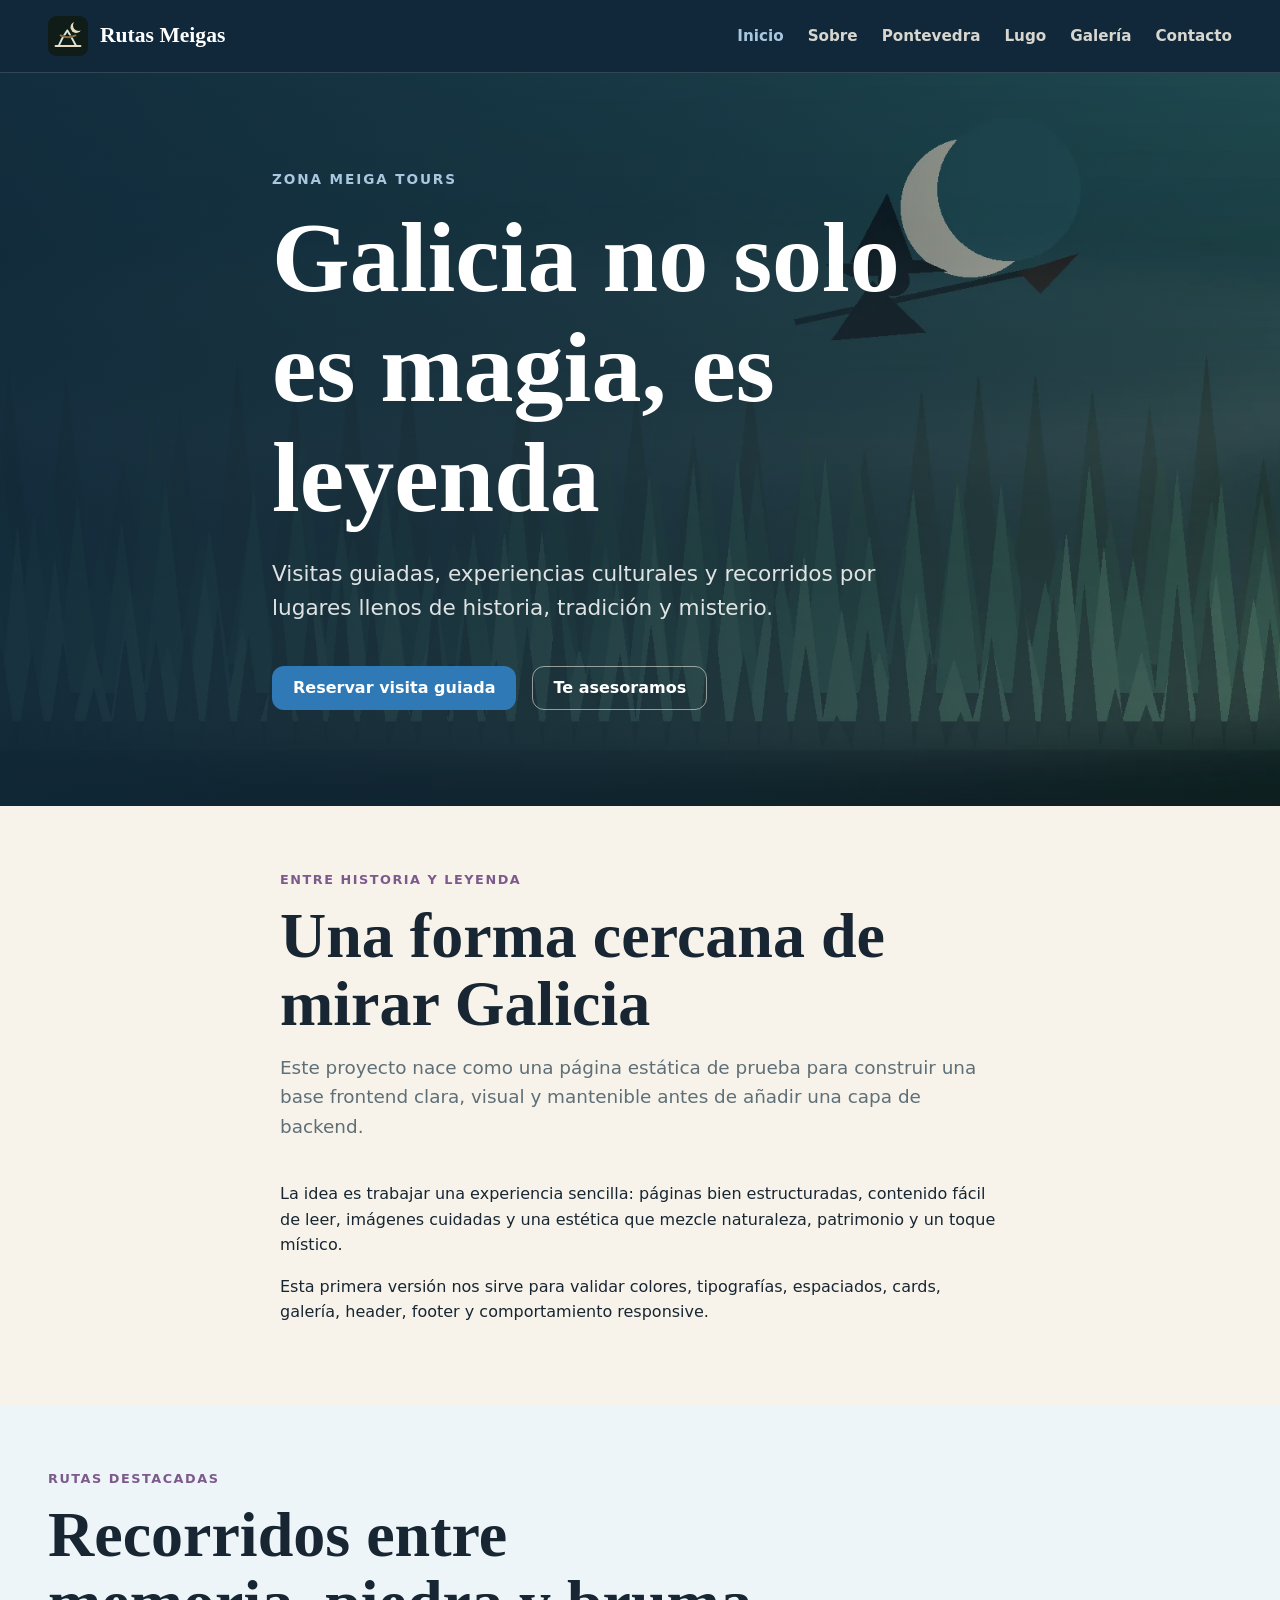
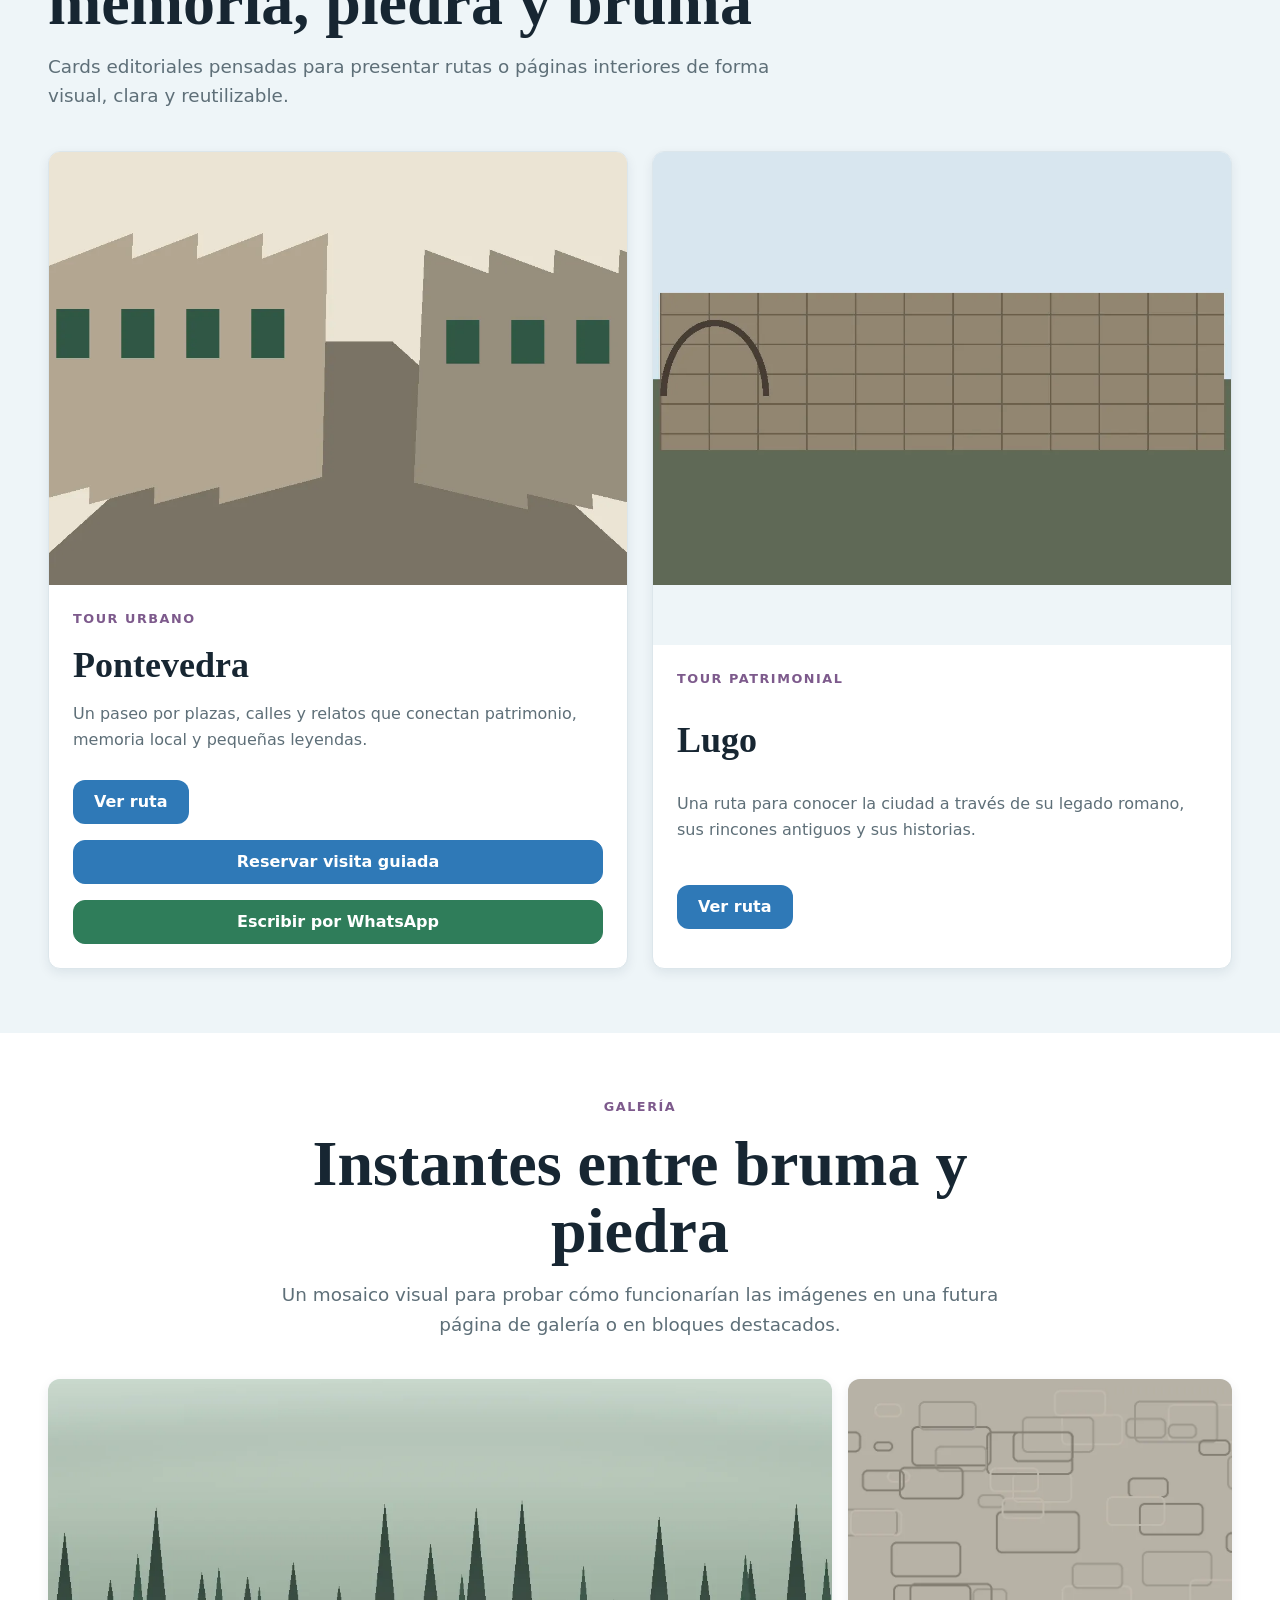
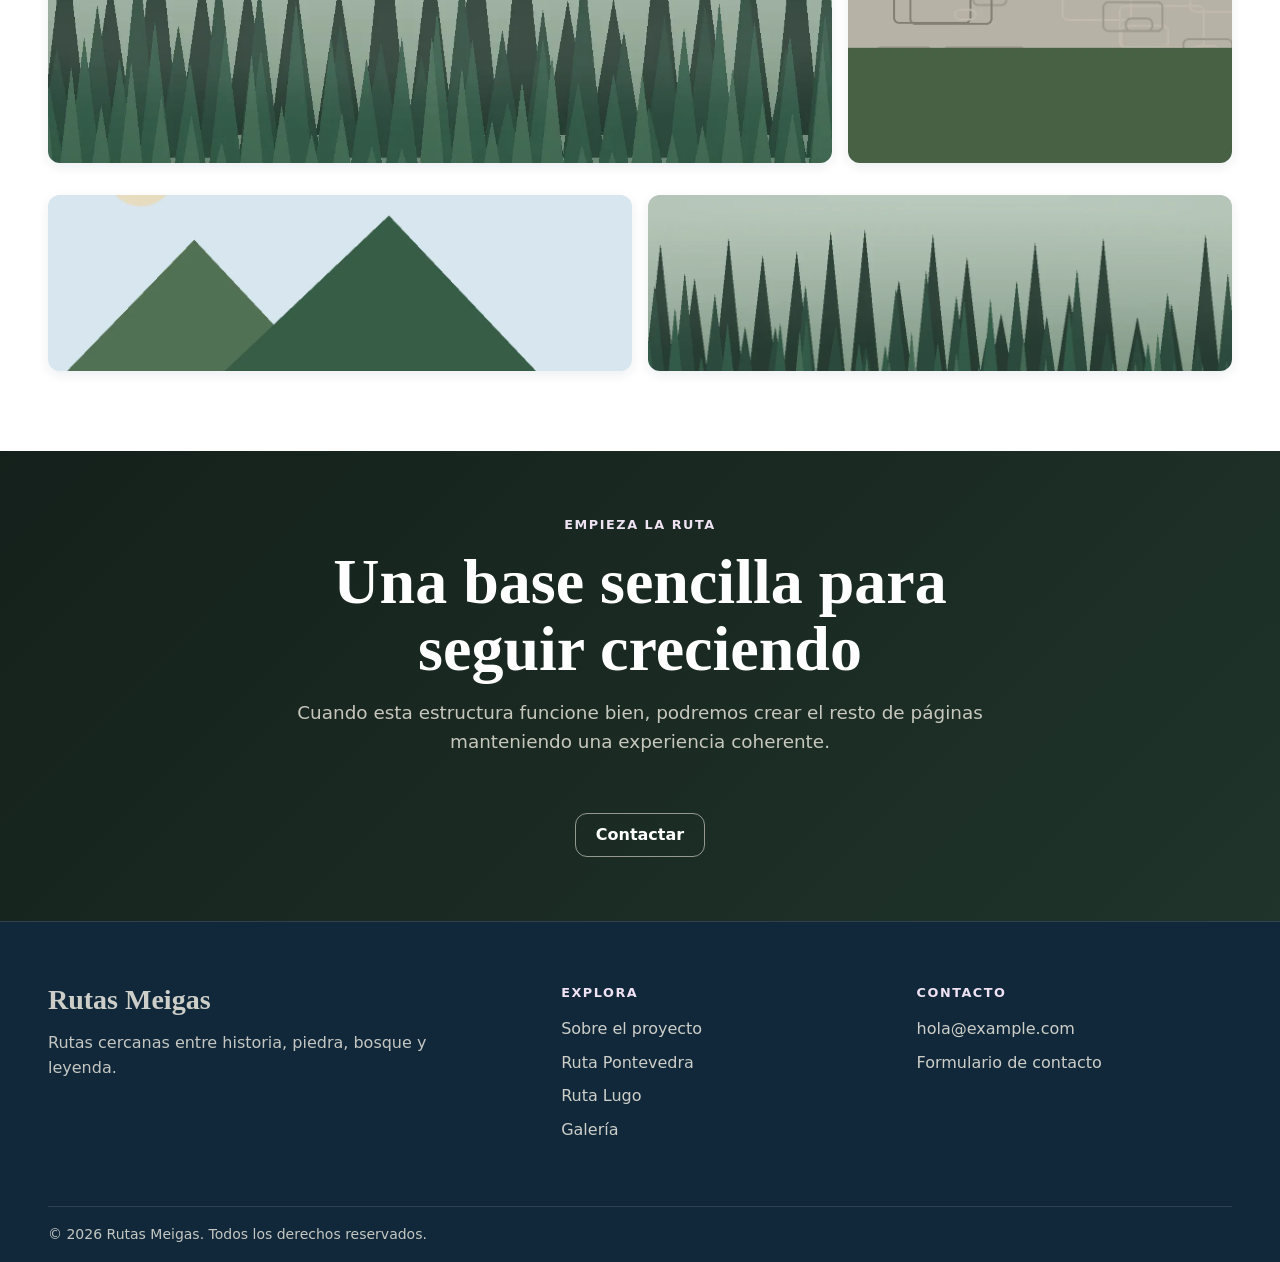
==== commit 7031f0a1: "Update index.html" ====
--- a/index.html
+++ b/index.html
@@ -84,6 +84,8 @@
               <h3 class="editorial-card__title">Pontevedra</h3>
               <p class="editorial-card__text">Un paseo por plazas, calles y relatos que conectan patrimonio, memoria local y pequeñas leyendas.</p>
               <div class="editorial-card__actions"><a class="button" href="tours-pontevedra.html">Ver ruta</a></div>
+              <a class="button button--booking" href="servicios-rias-baixas.html">Reservar visita guiada</a>
+              <a class="button button--whatsapp" href="https://wa.me/34608271420">Escribir por WhatsApp</a>
             </div>
           </article>
 
--- a/assets/css/styles.css
+++ b/assets/css/styles.css
@@ -323,6 +323,30 @@
   border-color: var(--color-text-inverted);
 }
 
+.button--booking {
+  color: var(--color-text-inverted);
+  background-color: var(--color-primary);
+  border-color: var(--color-primary);
+}
+
+.button--booking:hover {
+  color: var(--color-text-inverted);
+  background-color: var(--color-primary-dark);
+  border-color: var(--color-primary-dark);
+}
+
+.button--whatsapp {
+  color: var(--color-text-inverted);
+  background-color: var(--color-success);
+  border-color: var(--color-success);
+}
+
+.button--whatsapp:hover {
+  color: var(--color-text-inverted);
+  background-color: #246648;
+  border-color: #246648;
+}
+
 
 /* ========================================================================== 
    7. Header
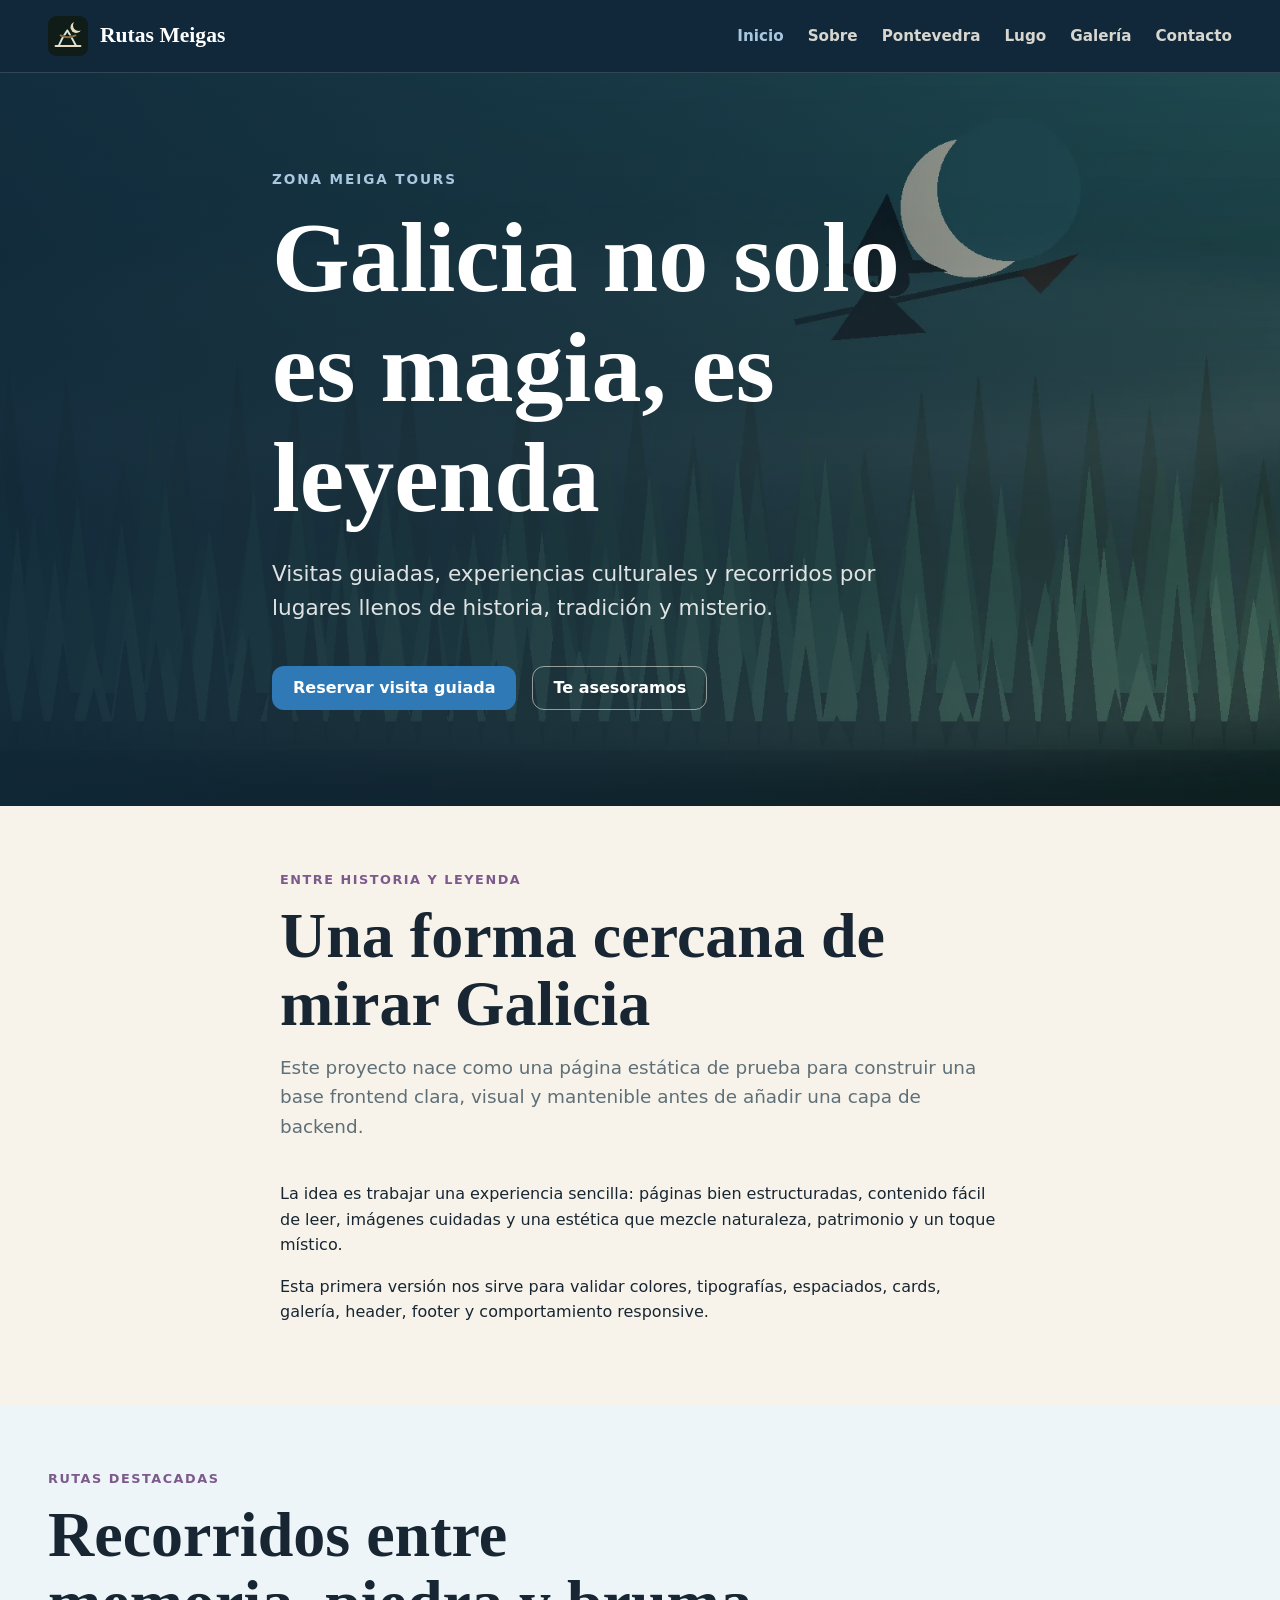
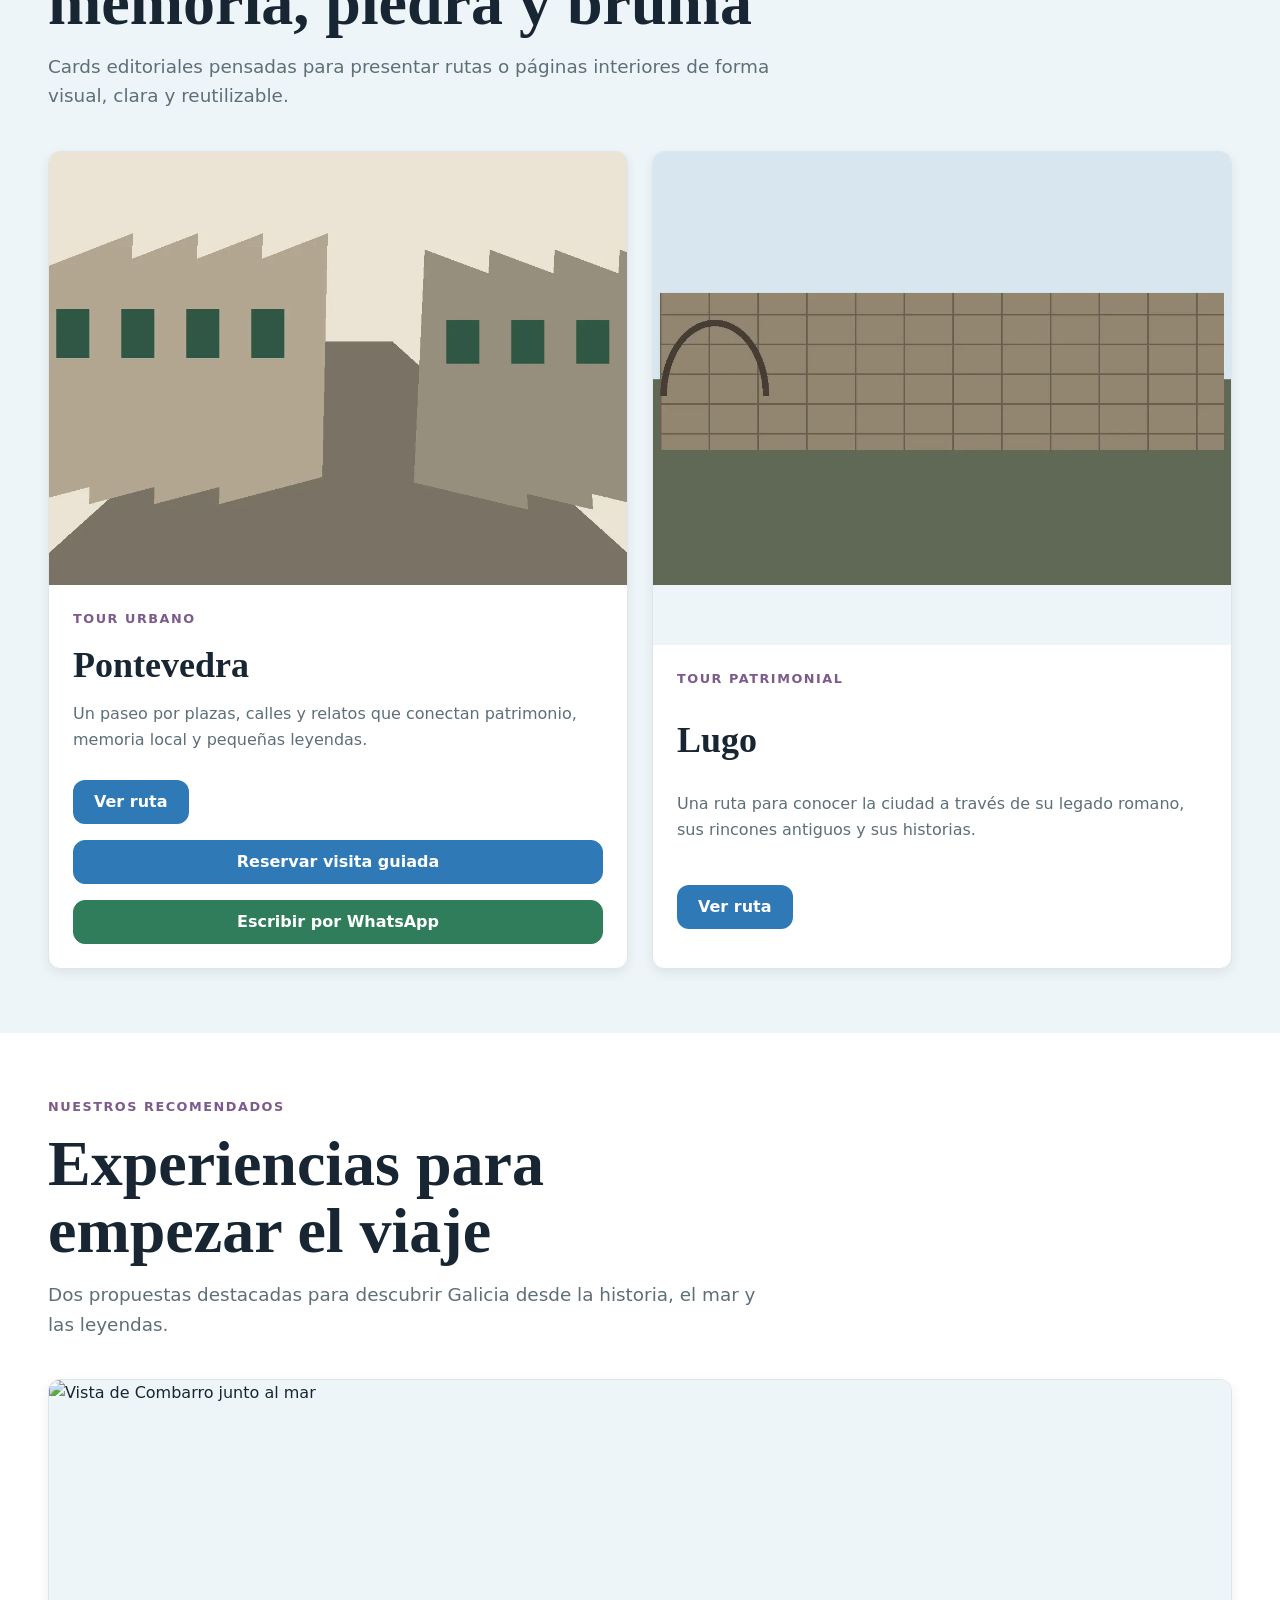
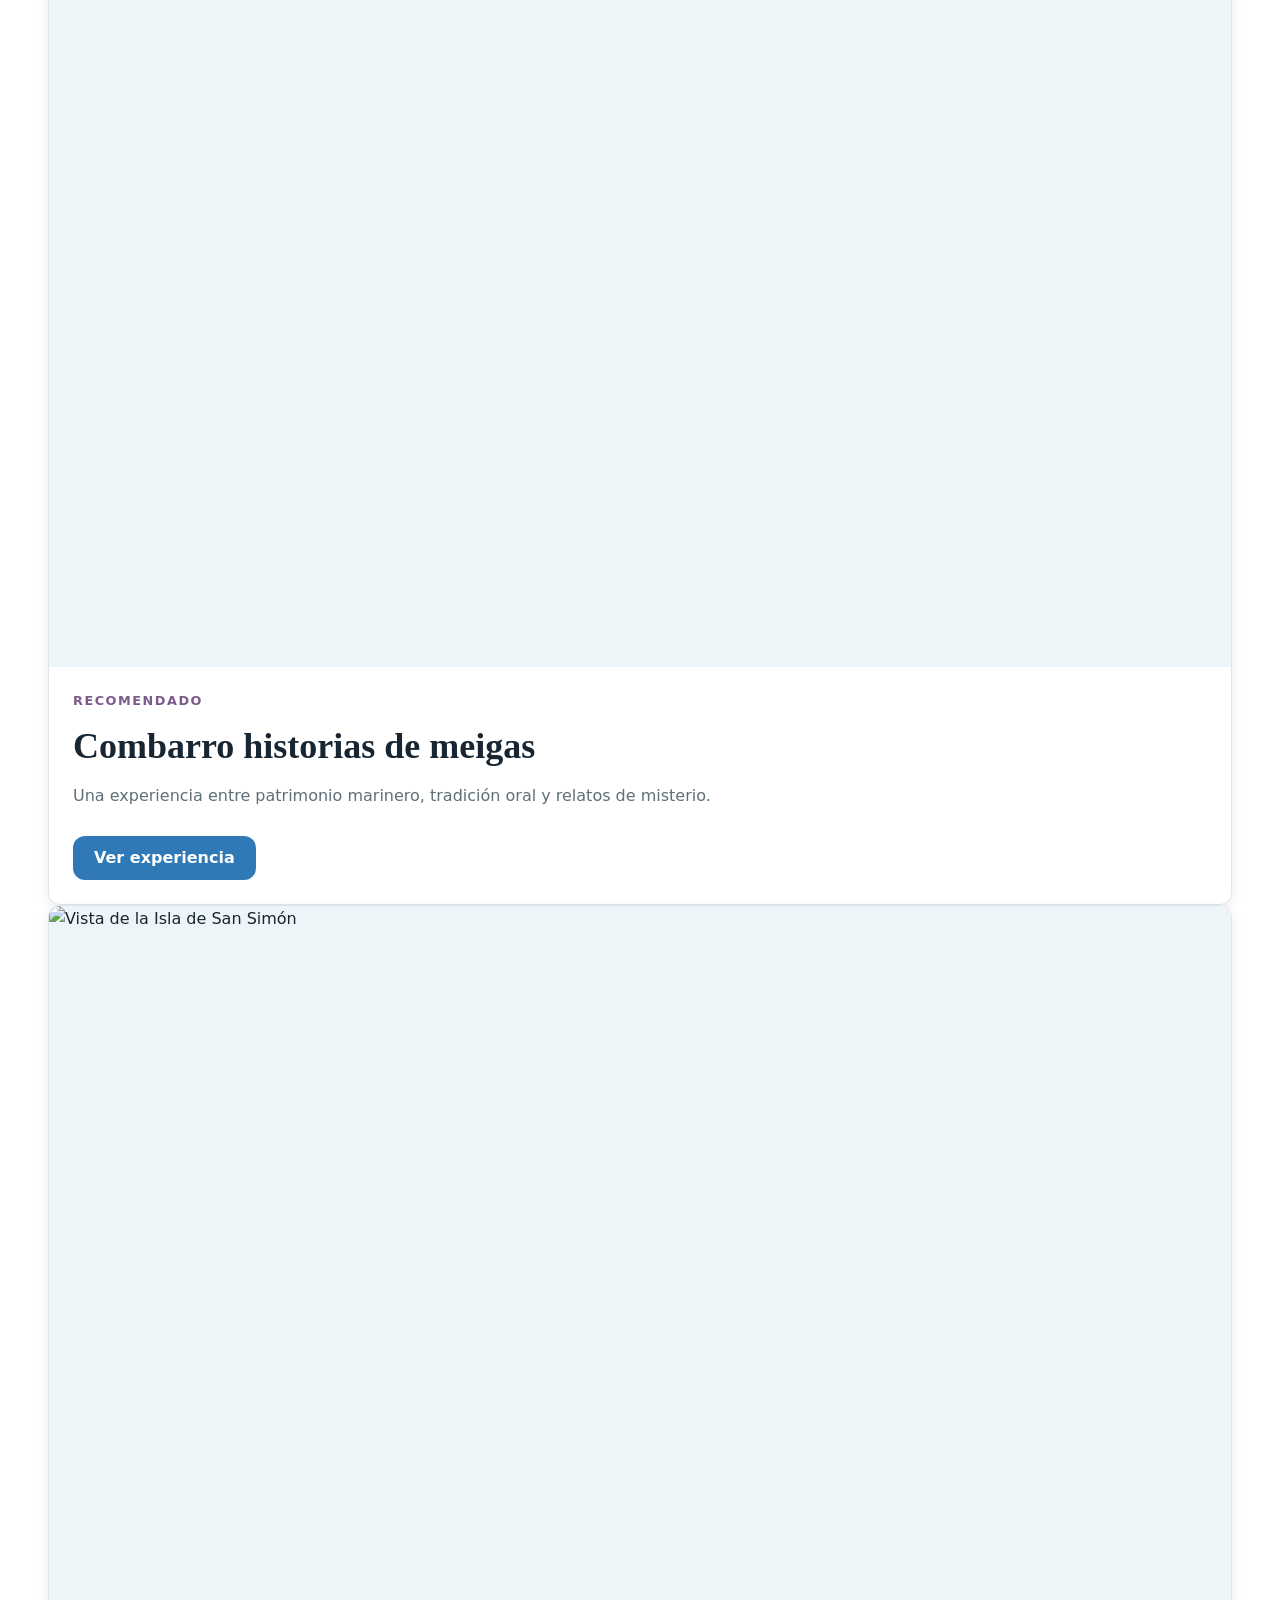
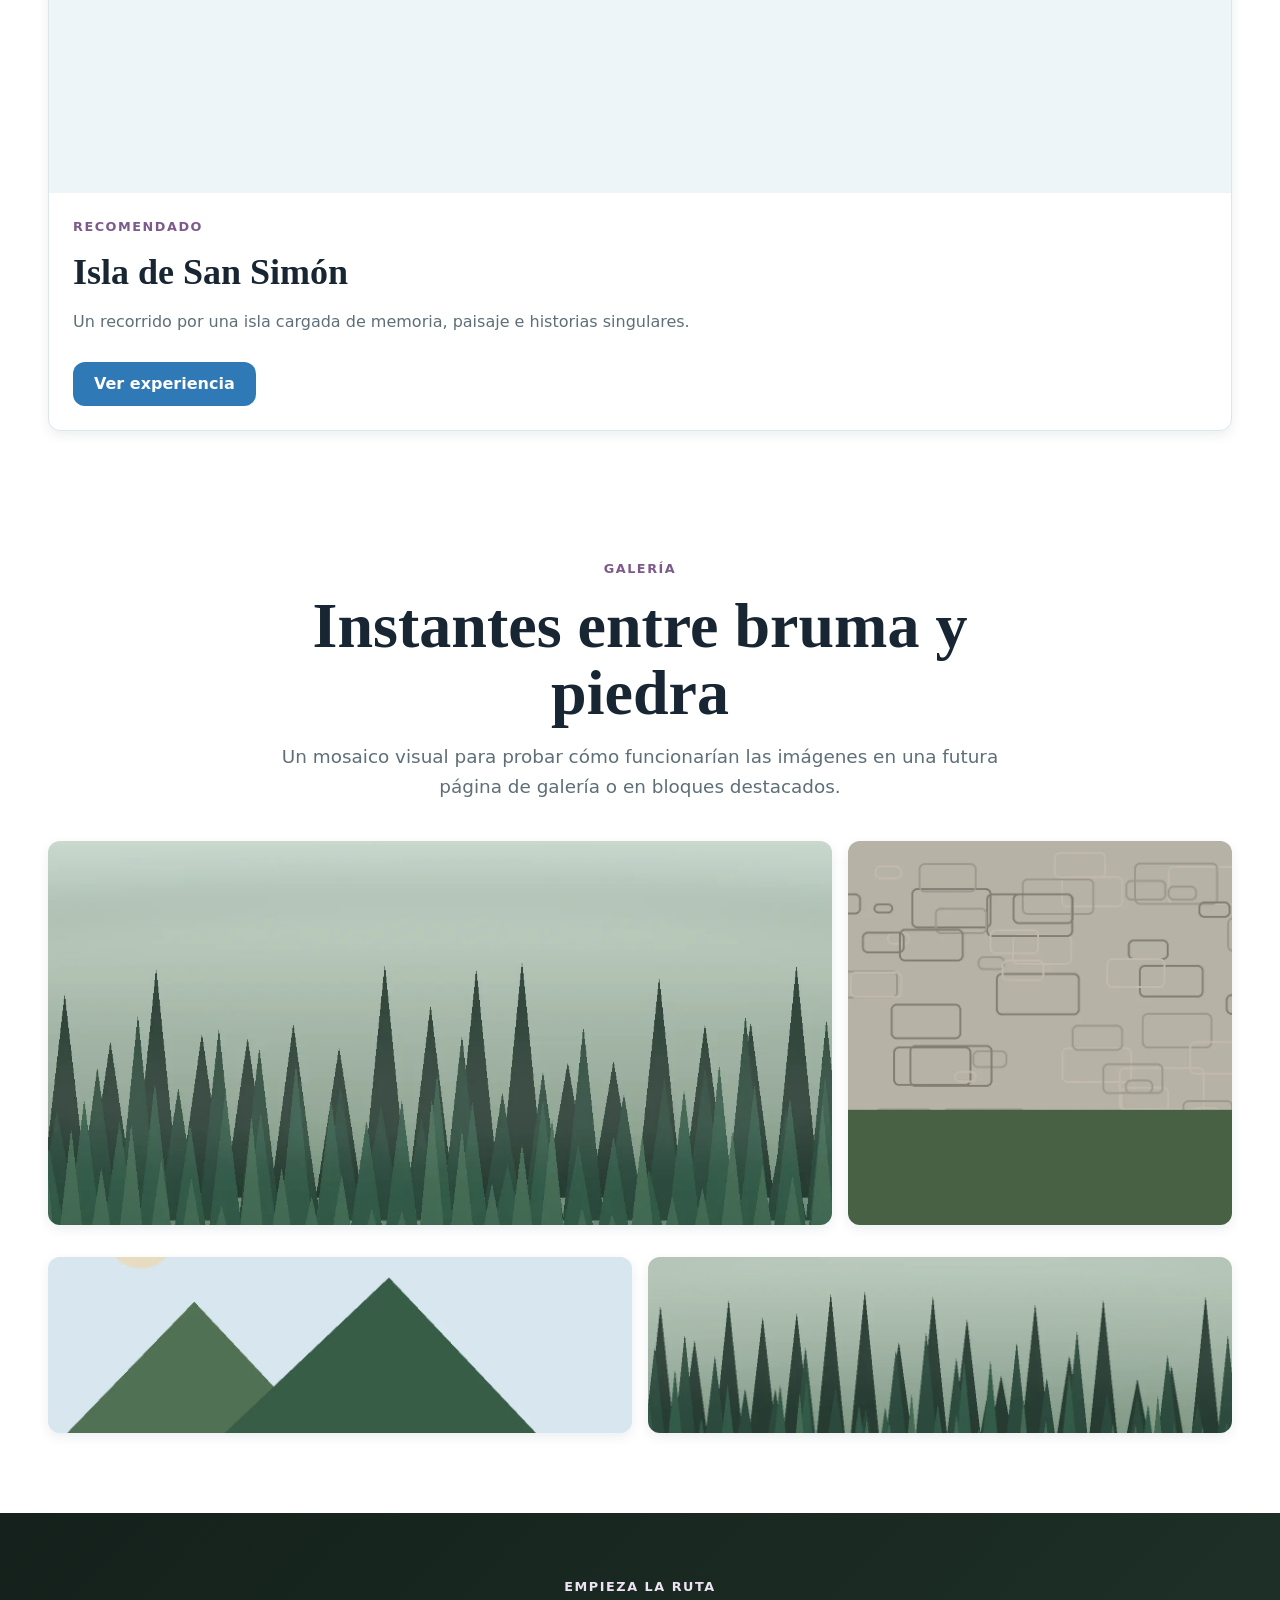
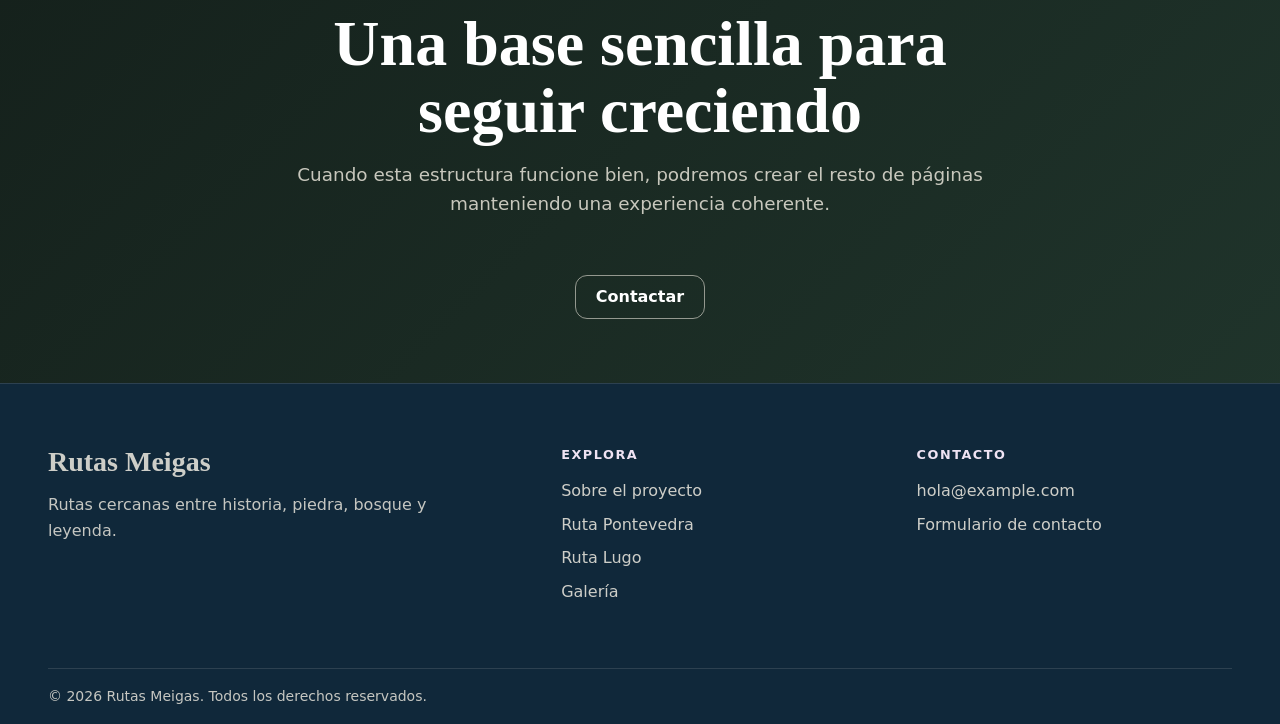
==== commit d6ea5722: "Update index.html" ====
--- a/index.html
+++ b/index.html
@@ -104,6 +104,53 @@
 
     <section class="section section--surface">
       <div class="container">
+        <header class="section-heading">
+          <p class="section-heading__eyebrow">Nuestros recomendados</p>
+          <h2 class="section-heading__title">Experiencias para empezar el viaje</h2>
+          <p class="section-heading__text">
+            Dos propuestas destacadas para descubrir Galicia desde la historia,
+            el mar y las leyendas.
+          </p>
+        </header>
+    
+        <div class="recommended-grid">
+          <article class="editorial-card">
+            <div class="editorial-card__media">
+              <img src="assets/img/combarro-meigas.webp" alt="Vista de Combarro junto al mar">
+            </div>
+            <div class="editorial-card__body">
+              <p class="editorial-card__eyebrow">Recomendado</p>
+              <h3 class="editorial-card__title">Combarro historias de meigas</h3>
+              <p class="editorial-card__text">
+                Una experiencia entre patrimonio marinero, tradición oral y relatos de misterio.
+              </p>
+              <div class="editorial-card__actions">
+                <a class="button" href="servicio-combarro-meigas.html">Ver experiencia</a>
+              </div>
+            </div>
+          </article>
+    
+          <article class="editorial-card">
+            <div class="editorial-card__media">
+              <img src="assets/img/san-simon.webp" alt="Vista de la Isla de San Simón">
+            </div>
+            <div class="editorial-card__body">
+              <p class="editorial-card__eyebrow">Recomendado</p>
+              <h3 class="editorial-card__title">Isla de San Simón</h3>
+              <p class="editorial-card__text">
+                Un recorrido por una isla cargada de memoria, paisaje e historias singulares.
+              </p>
+              <div class="editorial-card__actions">
+                <a class="button" href="servicio-isla-san-simon.html">Ver experiencia</a>
+              </div>
+            </div>
+          </article>
+        </div>
+      </div>
+    </section>
+    
+    <section class="section section--surface">
+      <div class="container">
         <header class="section-heading section-heading--center">
           <p class="section-heading__eyebrow">Galería</p>
           <h2 class="section-heading__title">Instantes entre bruma y piedra</h2>
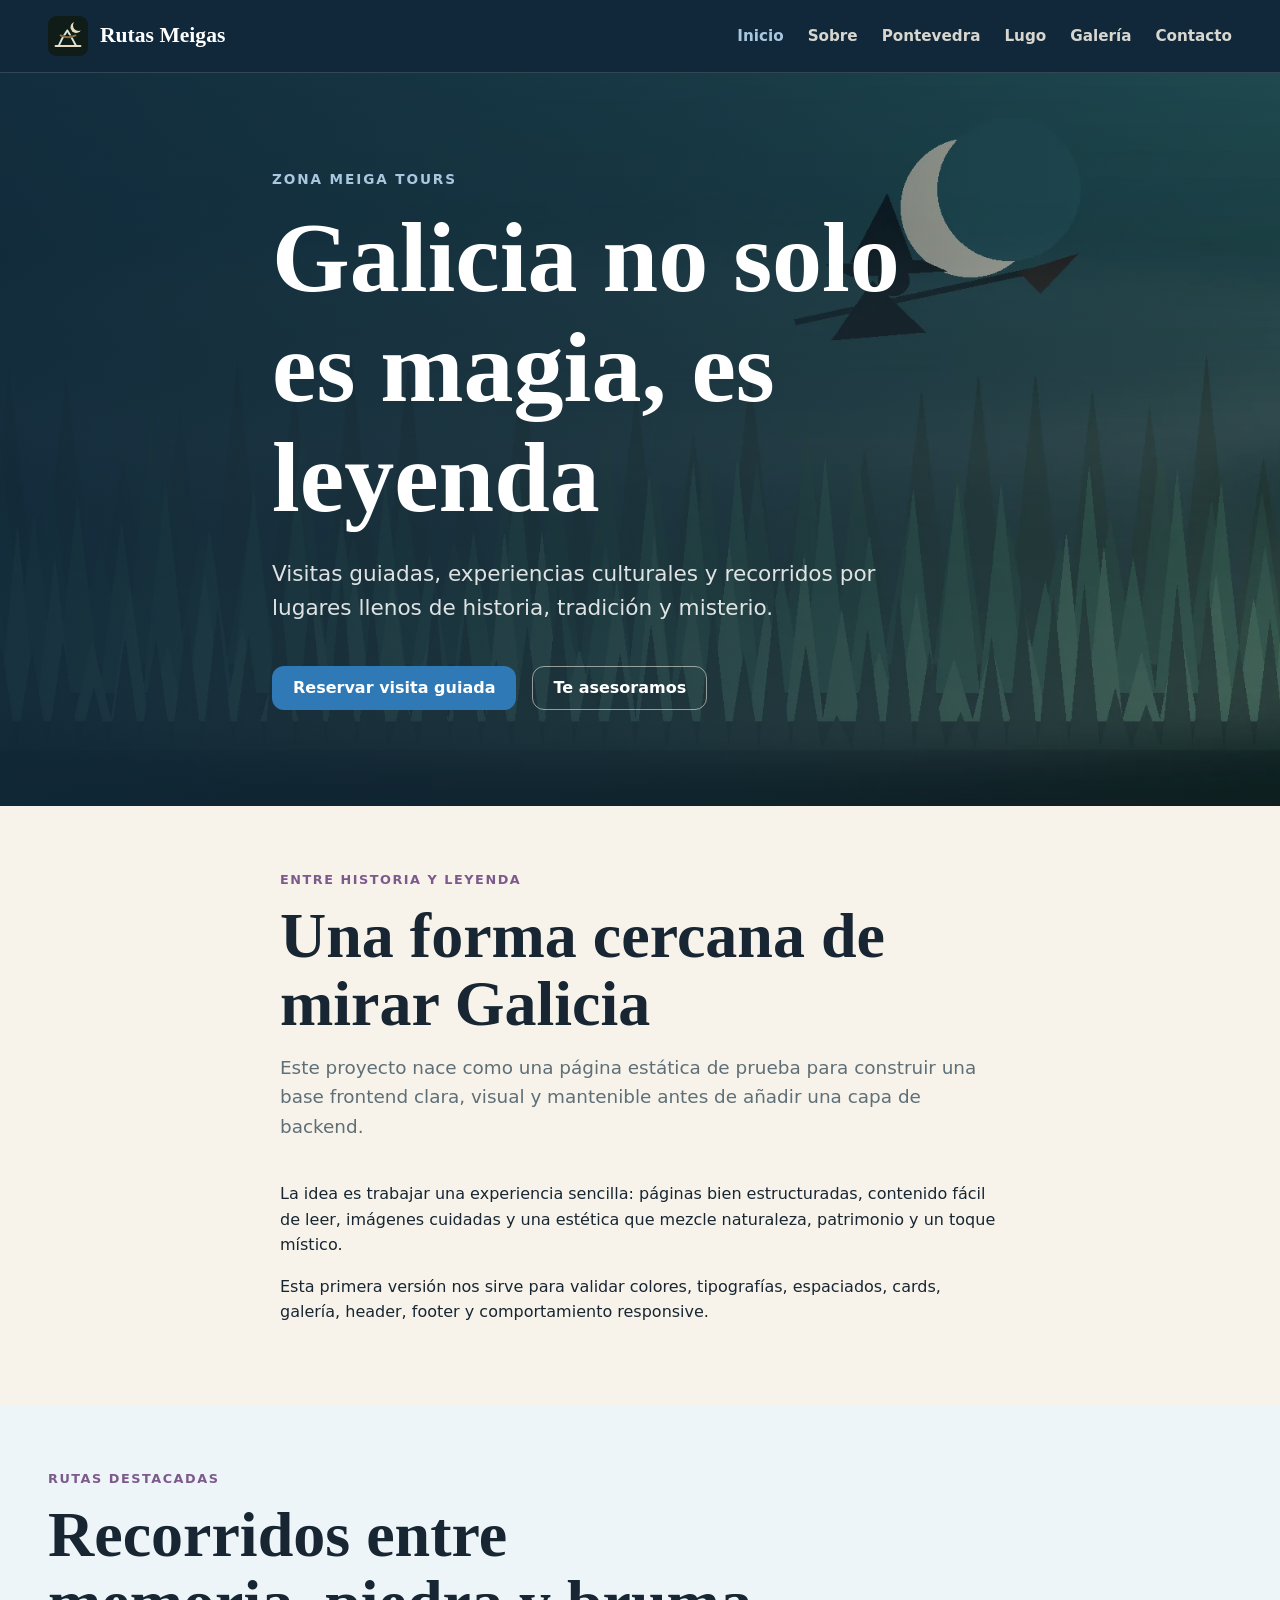
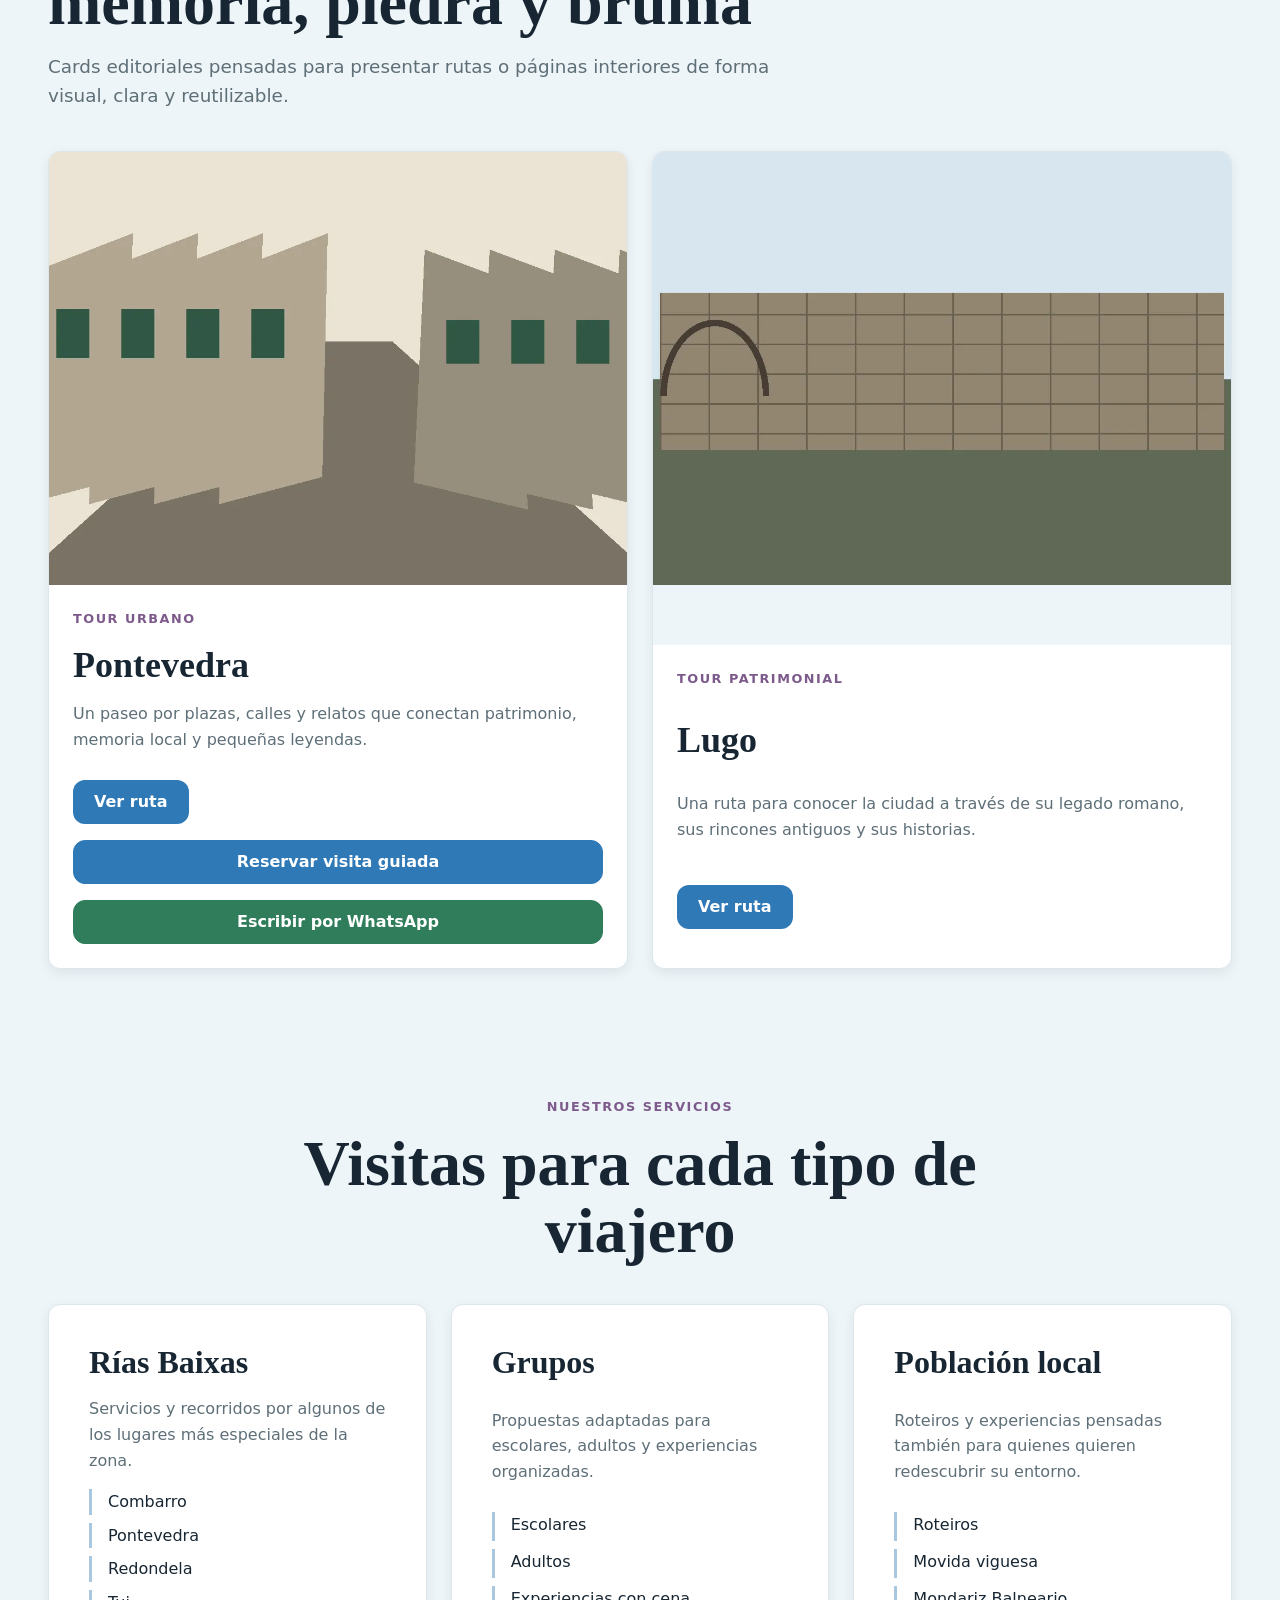
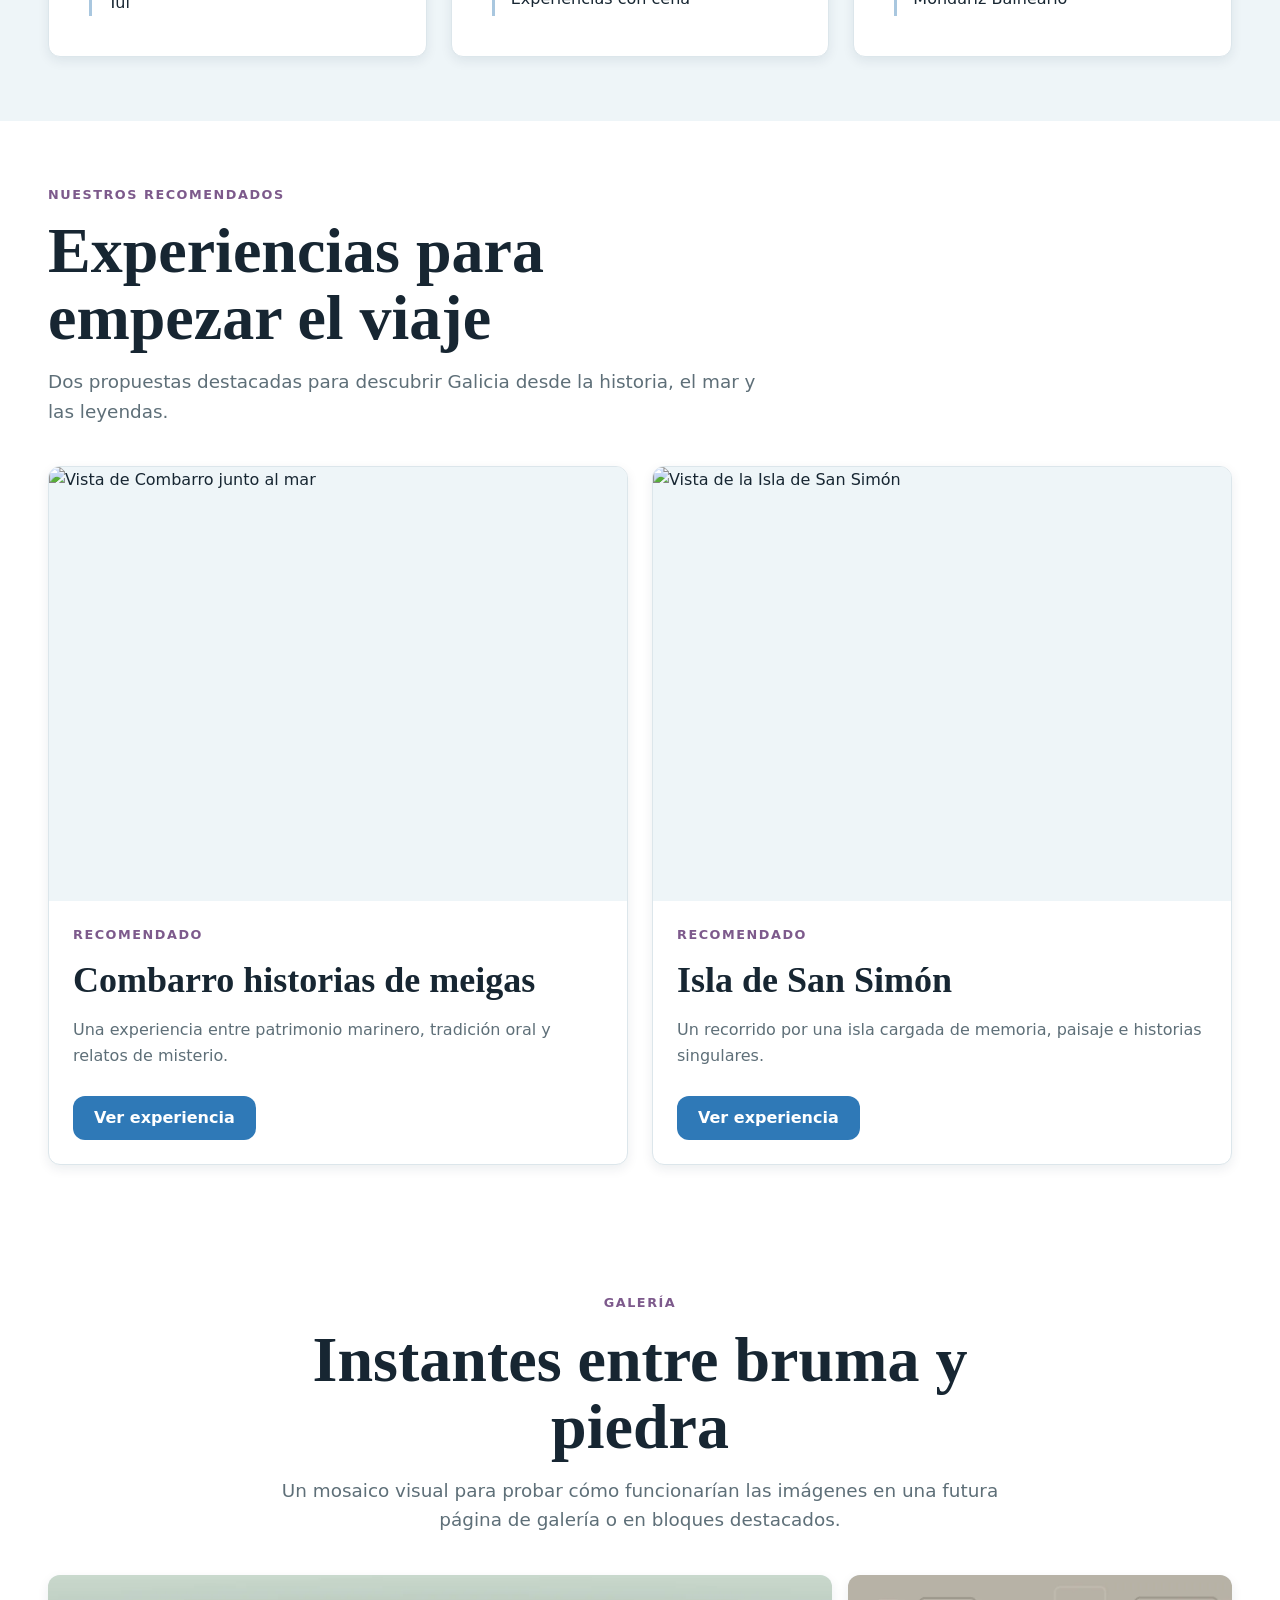
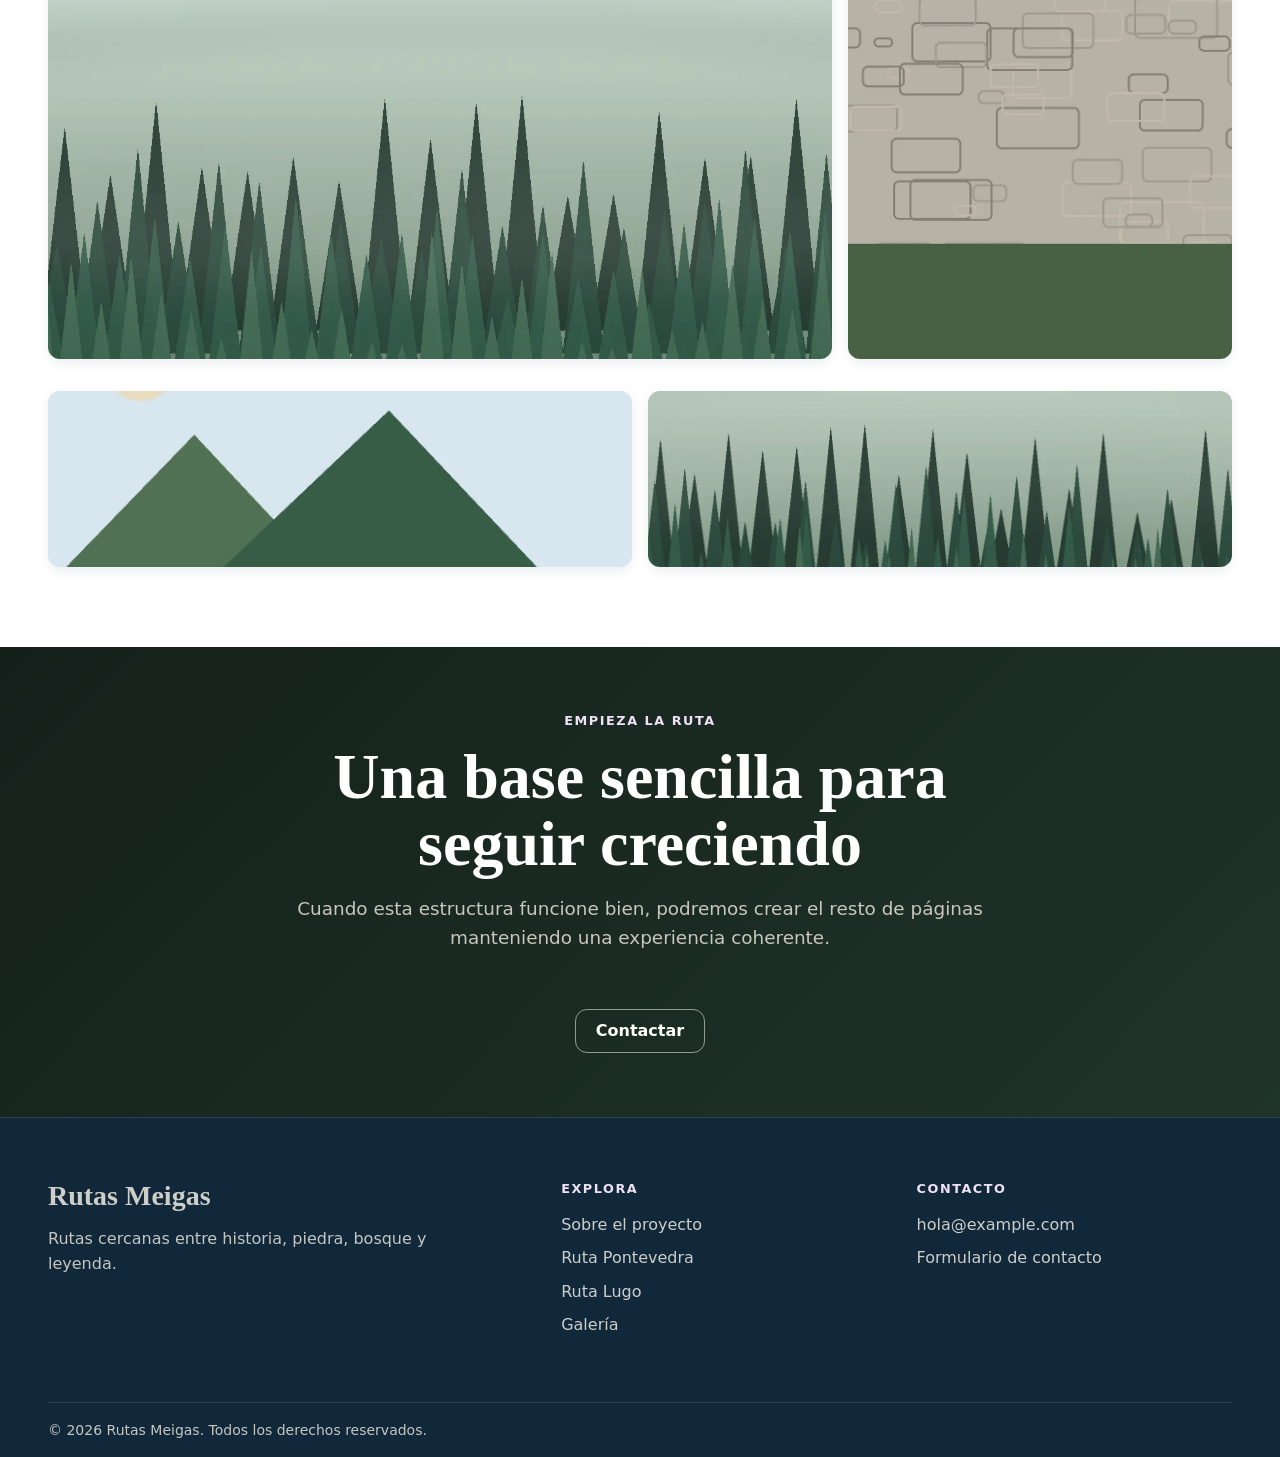
==== commit 1bb04344: "Update index.html" ====
--- a/index.html
+++ b/index.html
@@ -102,6 +102,54 @@
       </div>
     </section>
 
+    <section class="section section--soft">
+      <div class="container">
+        <header class="section-heading section-heading--center">
+          <p class="section-heading__eyebrow">Nuestros servicios</p>
+          <h2 class="section-heading__title">Visitas para cada tipo de viajero</h2>
+        </header>
+    
+        <div class="service-grid">
+          <article class="service-card">
+            <h3 class="service-card__title">Rías Baixas</h3>
+            <p class="service-card__text">
+              Servicios y recorridos por algunos de los lugares más especiales de la zona.
+            </p>
+            <ul class="service-card__list">
+              <li>Combarro</li>
+              <li>Pontevedra</li>
+              <li>Redondela</li>
+              <li>Tui</li>
+            </ul>
+          </article>
+    
+          <article class="service-card">
+            <h3 class="service-card__title">Grupos</h3>
+            <p class="service-card__text">
+              Propuestas adaptadas para escolares, adultos y experiencias organizadas.
+            </p>
+            <ul class="service-card__list">
+              <li>Escolares</li>
+              <li>Adultos</li>
+              <li>Experiencias con cena</li>
+            </ul>
+          </article>
+    
+          <article class="service-card">
+            <h3 class="service-card__title">Población local</h3>
+            <p class="service-card__text">
+              Roteiros y experiencias pensadas también para quienes quieren redescubrir su entorno.
+            </p>
+            <ul class="service-card__list">
+              <li>Roteiros</li>
+              <li>Movida viguesa</li>
+              <li>Mondariz Balneario</li>
+            </ul>
+          </article>
+        </div>
+      </div>
+    </section>
+
     <section class="section section--surface">
       <div class="container">
         <header class="section-heading">
--- a/assets/css/styles.css
+++ b/assets/css/styles.css
@@ -944,3 +944,68 @@
     animation-iteration-count: 1 !important;
   }
 }
+
+/* ========================================================================== 
+   16. Recomendados
+   ========================================================================== */
+.recommended-grid {
+  display: grid;
+  gap: var(--space-lg);
+}
+
+@media (min-width: 48rem) {
+  .recommended-grid {
+    grid-template-columns: repeat(2, minmax(0, 1fr));
+  }
+}
+
+.service-grid {
+  display: grid;
+  gap: var(--space-lg);
+}
+
+/* ========================================================================== 
+   17. Roteiros
+   ========================================================================== */
+.service-card {
+  display: grid;
+  gap: var(--space-md);
+  padding: var(--space-xl);
+  border: var(--border-soft);
+  border-radius: var(--radius-md);
+  background-color: var(--color-surface);
+  box-shadow: var(--shadow-sm);
+}
+
+.service-card__title {
+  margin: 0;
+  font-family: var(--font-heading);
+  font-size: clamp(1.5rem, 3vw, 2rem);
+}
+
+.service-card__text {
+  margin: 0;
+  color: var(--color-text-muted);
+}
+
+.service-card__list {
+  display: grid;
+  gap: var(--space-xs);
+  padding: 0;
+  margin: 0;
+  list-style: none;
+}
+
+.service-card__list li {
+  padding-left: var(--space-md);
+  border-left: 3px solid var(--color-secondary);
+}
+
+@media (min-width: 48rem) {
+  .service-grid {
+    grid-template-columns: repeat(3, minmax(0, 1fr));
+  }
+}
+
+
+
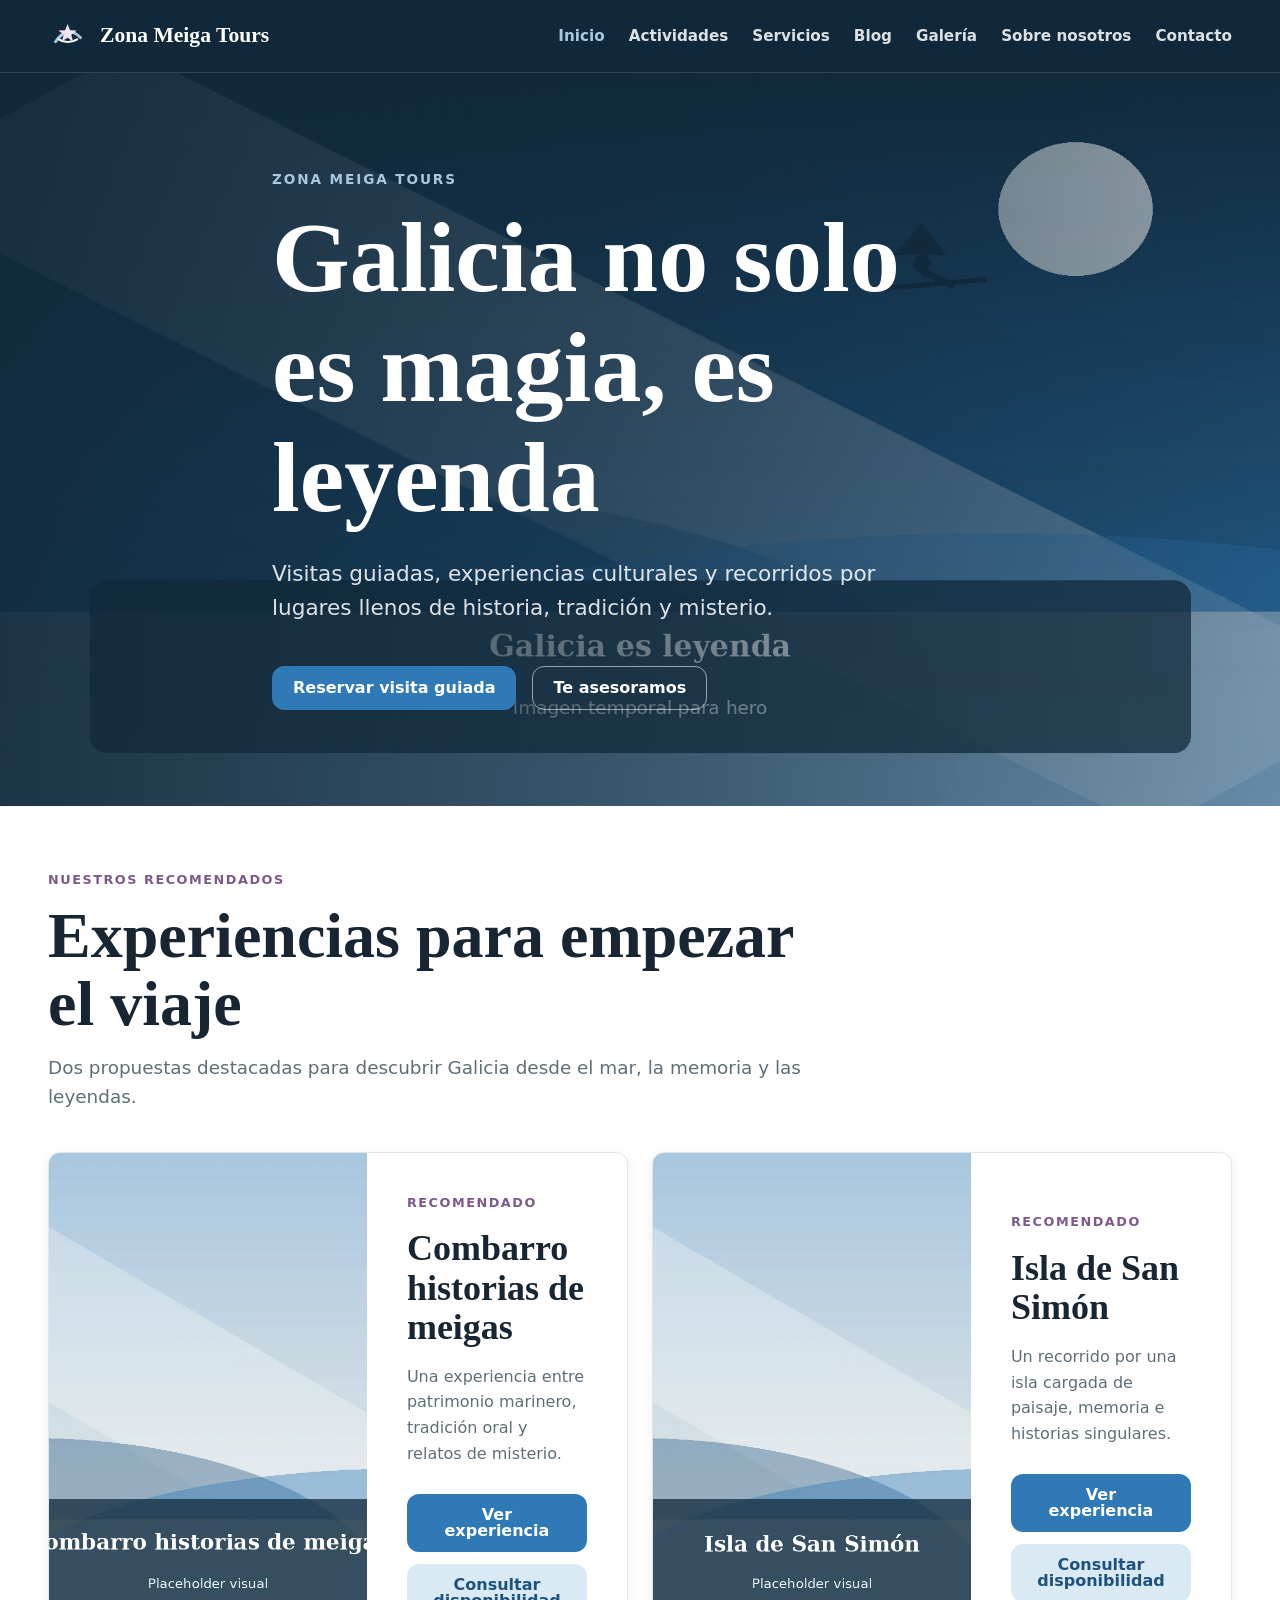
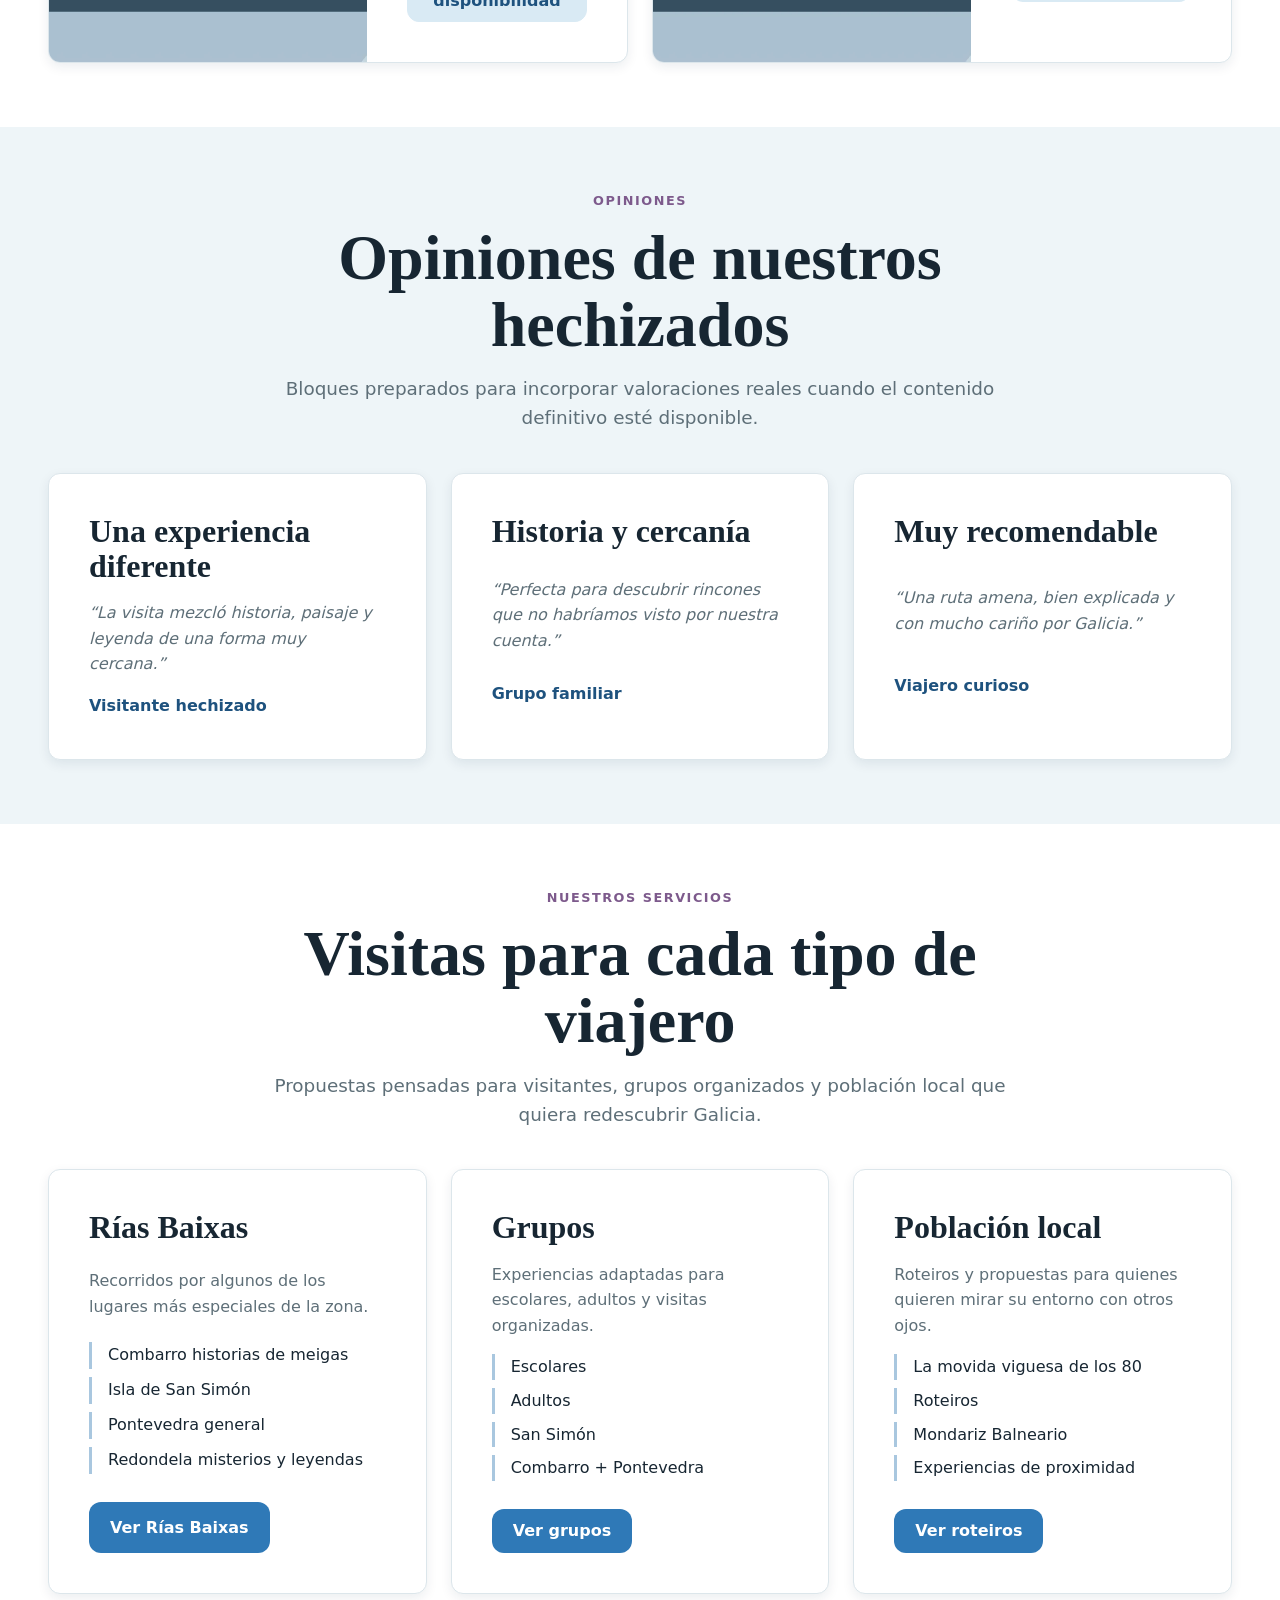
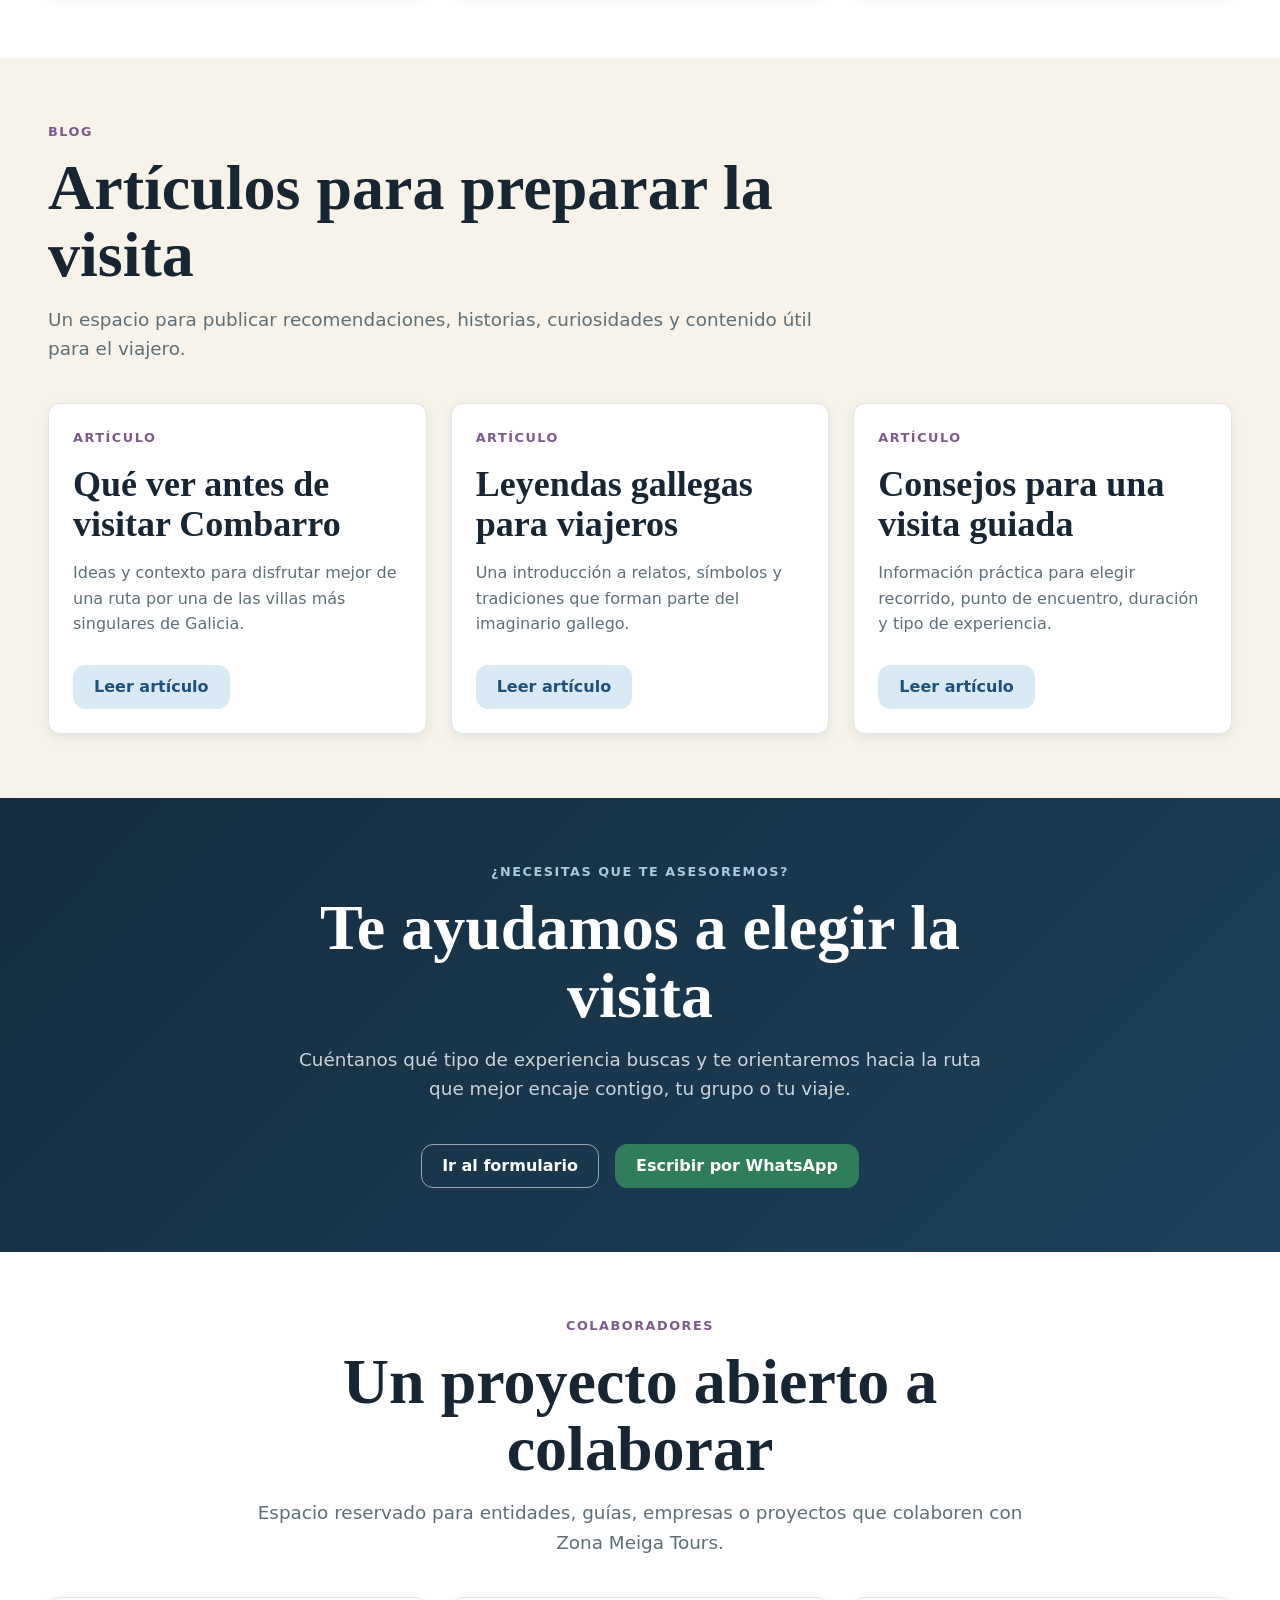
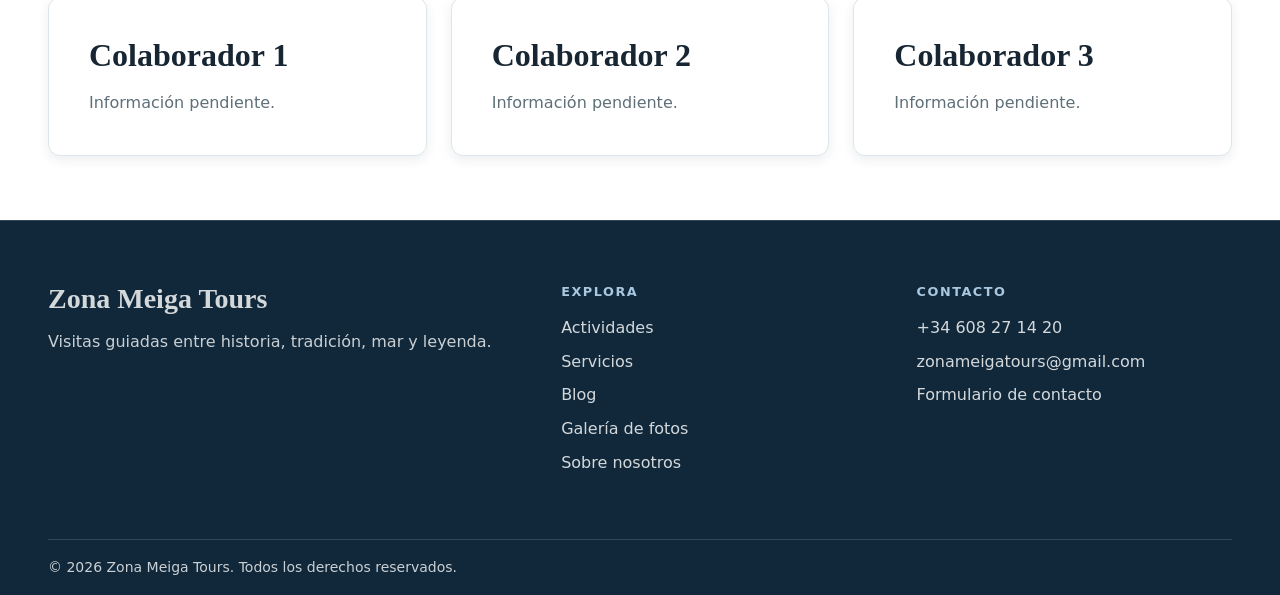
==== commit af2beff2: "v2" ====
--- a/index.html
+++ b/index.html
@@ -3,18 +3,20 @@
 <head>
   <meta charset="utf-8">
   <meta name="viewport" content="width=device-width, initial-scale=1">
-  <meta name="description" content="Página estática de prueba para una web de rutas inspiradas en Galicia, la historia local y las leyendas.">
-  <title>Rutas Meigas | Inicio</title>
+  <meta name="description" content="Zona Meiga Tours ofrece visitas guiadas, experiencias culturales y recorridos por Galicia entre historia, tradición y leyenda.">
+  <title>Zona Meiga Tours | Galicia no solo es magia, es leyenda</title>
   <link rel="stylesheet" href="assets/css/styles.css">
   <script src="assets/js/main.js" defer></script>
 </head>
 <body>
+  <a class="skip-link" href="#contenido">Saltar al contenido principal</a>
+
   <header class="site-header">
     <div class="container site-header__inner">
       <div class="site-header__top">
         <a class="site-logo" href="index.html" aria-label="Ir al inicio">
           <img src="assets/img/logo.svg" alt="">
-          <span>Rutas Meigas</span>
+          <span>Zona Meiga Tours</span>
         </a>
 
         <button class="nav-toggle" type="button" aria-expanded="false" aria-controls="main-menu">
@@ -25,77 +27,66 @@
       <nav class="site-nav" aria-label="Navegación principal">
         <ul id="main-menu" class="nav-list">
           <li><a href="index.html" aria-current="page">Inicio</a></li>
-          <li><a href="sobre.html">Sobre</a></li>
-          <li><a href="tours-pontevedra.html">Pontevedra</a></li>
-          <li><a href="tours-lugo.html">Lugo</a></li>
+          <li><a href="servicios-rias-baixas.html">Actividades</a></li>
+          <li><a href="servicios.html">Servicios</a></li>
+          <li><a href="blog.html">Blog</a></li>
           <li><a href="galeria.html">Galería</a></li>
+          <li><a href="sobre.html">Sobre nosotros</a></li>
           <li><a href="contacto.html">Contacto</a></li>
         </ul>
       </nav>
     </div>
   </header>
 
-  <main>
+  <main id="contenido">
     <section class="hero">
       <div class="container hero__content">
         <p class="hero__eyebrow">Zona Meiga Tours</p>
-
-        <h1 class="hero__title">
-          Galicia no solo es magia, es leyenda
-        </h1>
-        
-        <p class="hero__text">
-          Visitas guiadas, experiencias culturales y recorridos por lugares llenos de historia,
-          tradición y misterio.
-        </p>
-        
+        <h1 class="hero__title">Galicia no solo es magia, es leyenda</h1>
+        <p class="hero__text">Visitas guiadas, experiencias culturales y recorridos por lugares llenos de historia, tradición y misterio.</p>
         <div class="hero__actions">
-          <a class="button" href="servicios-rias-baixas.html">Reservar visita guiada</a>
+          <a class="button button--booking" href="servicios-rias-baixas.html">Reservar visita guiada</a>
           <a class="button button--ghost" href="contacto.html">Te asesoramos</a>
         </div>
       </div>
     </section>
 
-    <section id="proyecto" class="section section--light">
-      <div class="container--content flow">
+    <section class="section section--surface">
+      <div class="container">
         <header class="section-heading">
-          <p class="section-heading__eyebrow">Entre historia y leyenda</p>
-          <h2 class="section-heading__title">Una forma cercana de mirar Galicia</h2>
-          <p class="section-heading__text">Este proyecto nace como una página estática de prueba para construir una base frontend clara, visual y mantenible antes de añadir una capa de backend.</p>
-        </header>
-        <p>La idea es trabajar una experiencia sencilla: páginas bien estructuradas, contenido fácil de leer, imágenes cuidadas y una estética que mezcle naturaleza, patrimonio y un toque místico.</p>
-        <p>Esta primera versión nos sirve para validar colores, tipografías, espaciados, cards, galería, header, footer y comportamiento responsive.</p>
-      </div>
-    </section>
-
-    <section id="rutas" class="section section--soft">
-      <div class="container">
-        <header class="section-heading">
-          <p class="section-heading__eyebrow">Rutas destacadas</p>
-          <h2 class="section-heading__title">Recorridos entre memoria, piedra y bruma</h2>
-          <p class="section-heading__text">Cards editoriales pensadas para presentar rutas o páginas interiores de forma visual, clara y reutilizable.</p>
-        </header>
-
-        <div class="editorial-grid">
-          <article class="editorial-card">
-            <div class="editorial-card__media"><img src="assets/img/tour-pontevedra.webp" alt="Calle histórica de Pontevedra con edificios de piedra"></div>
-            <div class="editorial-card__body">
-              <p class="editorial-card__eyebrow">Tour urbano</p>
-              <h3 class="editorial-card__title">Pontevedra</h3>
-              <p class="editorial-card__text">Un paseo por plazas, calles y relatos que conectan patrimonio, memoria local y pequeñas leyendas.</p>
-              <div class="editorial-card__actions"><a class="button" href="tours-pontevedra.html">Ver ruta</a></div>
-              <a class="button button--booking" href="servicios-rias-baixas.html">Reservar visita guiada</a>
-              <a class="button button--whatsapp" href="https://wa.me/34608271420">Escribir por WhatsApp</a>
-            </div>
-          </article>
-
-          <article class="editorial-card">
-            <div class="editorial-card__media"><img src="assets/img/tour-lugo.webp" alt="Muralla y casco histórico de Lugo"></div>
-            <div class="editorial-card__body">
-              <p class="editorial-card__eyebrow">Tour patrimonial</p>
-              <h3 class="editorial-card__title">Lugo</h3>
-              <p class="editorial-card__text">Una ruta para conocer la ciudad a través de su legado romano, sus rincones antiguos y sus historias.</p>
-              <div class="editorial-card__actions"><a class="button" href="tours-lugo.html">Ver ruta</a></div>
+          <p class="section-heading__eyebrow">Nuestros recomendados</p>
+          <h2 class="section-heading__title">Experiencias para empezar el viaje</h2>
+          <p class="section-heading__text">Dos propuestas destacadas para descubrir Galicia desde el mar, la memoria y las leyendas.</p>
+        </header>
+
+        <div class="recommended-grid">
+          <article class="editorial-card editorial-card--featured">
+            <div class="editorial-card__media">
+              <img src="assets/img/combarro-meigas.webp" alt="Vista de Combarro junto al mar">
+            </div>
+            <div class="editorial-card__body">
+              <p class="editorial-card__eyebrow">Recomendado</p>
+              <h3 class="editorial-card__title">Combarro historias de meigas</h3>
+              <p class="editorial-card__text">Una experiencia entre patrimonio marinero, tradición oral y relatos de misterio.</p>
+              <div class="editorial-card__actions">
+                <a class="button" href="servicio-combarro-meigas.html">Ver experiencia</a>
+                <a class="button button--secondary" href="contacto.html">Consultar disponibilidad</a>
+              </div>
+            </div>
+          </article>
+
+          <article class="editorial-card editorial-card--featured">
+            <div class="editorial-card__media">
+              <img src="assets/img/san-simon.webp" alt="Vista de la Isla de San Simón">
+            </div>
+            <div class="editorial-card__body">
+              <p class="editorial-card__eyebrow">Recomendado</p>
+              <h3 class="editorial-card__title">Isla de San Simón</h3>
+              <p class="editorial-card__text">Un recorrido por una isla cargada de paisaje, memoria e historias singulares.</p>
+              <div class="editorial-card__actions">
+                <a class="button" href="servicio-isla-san-simon.html">Ver experiencia</a>
+                <a class="button button--secondary" href="contacto.html">Consultar disponibilidad</a>
+              </div>
             </div>
           </article>
         </div>
@@ -103,113 +94,120 @@
     </section>
 
     <section class="section section--soft">
+      <div class="container">
+        <header class="section-heading section-heading--center">
+          <p class="section-heading__eyebrow">Opiniones</p>
+          <h2 class="section-heading__title">Opiniones de nuestros hechizados</h2>
+          <p class="section-heading__text">Bloques preparados para incorporar valoraciones reales cuando el contenido definitivo esté disponible.</p>
+        </header>
+
+        <div class="service-grid">
+          <article class="review-card">
+            <h3 class="review-card__title">Una experiencia diferente</h3>
+            <blockquote>“La visita mezcló historia, paisaje y leyenda de una forma muy cercana.”</blockquote>
+            <footer>Visitante hechizado</footer>
+          </article>
+          <article class="review-card">
+            <h3 class="review-card__title">Historia y cercanía</h3>
+            <blockquote>“Perfecta para descubrir rincones que no habríamos visto por nuestra cuenta.”</blockquote>
+            <footer>Grupo familiar</footer>
+          </article>
+          <article class="review-card">
+            <h3 class="review-card__title">Muy recomendable</h3>
+            <blockquote>“Una ruta amena, bien explicada y con mucho cariño por Galicia.”</blockquote>
+            <footer>Viajero curioso</footer>
+          </article>
+        </div>
+      </div>
+    </section>
+
+    <section class="section section--surface">
       <div class="container">
         <header class="section-heading section-heading--center">
           <p class="section-heading__eyebrow">Nuestros servicios</p>
           <h2 class="section-heading__title">Visitas para cada tipo de viajero</h2>
-        </header>
-    
+          <p class="section-heading__text">Propuestas pensadas para visitantes, grupos organizados y población local que quiera redescubrir Galicia.</p>
+        </header>
+
         <div class="service-grid">
           <article class="service-card">
             <h3 class="service-card__title">Rías Baixas</h3>
-            <p class="service-card__text">
-              Servicios y recorridos por algunos de los lugares más especiales de la zona.
-            </p>
+            <p class="service-card__text">Recorridos por algunos de los lugares más especiales de la zona.</p>
             <ul class="service-card__list">
-              <li>Combarro</li>
-              <li>Pontevedra</li>
-              <li>Redondela</li>
-              <li>Tui</li>
+              <li>Combarro historias de meigas</li>
+              <li>Isla de San Simón</li>
+              <li>Pontevedra general</li>
+              <li>Redondela misterios y leyendas</li>
             </ul>
-          </article>
-    
+            <div class="editorial-card__actions">
+              <a class="button" href="servicios-rias-baixas.html">Ver Rías Baixas</a>
+            </div>
+          </article>
+
           <article class="service-card">
             <h3 class="service-card__title">Grupos</h3>
-            <p class="service-card__text">
-              Propuestas adaptadas para escolares, adultos y experiencias organizadas.
-            </p>
+            <p class="service-card__text">Experiencias adaptadas para escolares, adultos y visitas organizadas.</p>
             <ul class="service-card__list">
               <li>Escolares</li>
               <li>Adultos</li>
-              <li>Experiencias con cena</li>
+              <li>San Simón</li>
+              <li>Combarro + Pontevedra</li>
             </ul>
-          </article>
-    
+            <div class="editorial-card__actions">
+              <a class="button" href="servicios-grupos.html">Ver grupos</a>
+            </div>
+          </article>
+
           <article class="service-card">
             <h3 class="service-card__title">Población local</h3>
-            <p class="service-card__text">
-              Roteiros y experiencias pensadas también para quienes quieren redescubrir su entorno.
-            </p>
+            <p class="service-card__text">Roteiros y propuestas para quienes quieren mirar su entorno con otros ojos.</p>
             <ul class="service-card__list">
+              <li>La movida viguesa de los 80</li>
               <li>Roteiros</li>
-              <li>Movida viguesa</li>
               <li>Mondariz Balneario</li>
+              <li>Experiencias de proximidad</li>
             </ul>
-          </article>
-        </div>
-      </div>
-    </section>
-
-    <section class="section section--surface">
+            <div class="editorial-card__actions">
+              <a class="button" href="servicios-poblacion-local.html">Ver roteiros</a>
+            </div>
+          </article>
+        </div>
+      </div>
+    </section>
+
+    <section class="section section--light">
       <div class="container">
         <header class="section-heading">
-          <p class="section-heading__eyebrow">Nuestros recomendados</p>
-          <h2 class="section-heading__title">Experiencias para empezar el viaje</h2>
-          <p class="section-heading__text">
-            Dos propuestas destacadas para descubrir Galicia desde la historia,
-            el mar y las leyendas.
-          </p>
-        </header>
-    
-        <div class="recommended-grid">
+          <p class="section-heading__eyebrow">Blog</p>
+          <h2 class="section-heading__title">Artículos para preparar la visita</h2>
+          <p class="section-heading__text">Un espacio para publicar recomendaciones, historias, curiosidades y contenido útil para el viajero.</p>
+        </header>
+
+        <div class="blog-grid">
           <article class="editorial-card">
-            <div class="editorial-card__media">
-              <img src="assets/img/combarro-meigas.webp" alt="Vista de Combarro junto al mar">
-            </div>
-            <div class="editorial-card__body">
-              <p class="editorial-card__eyebrow">Recomendado</p>
-              <h3 class="editorial-card__title">Combarro historias de meigas</h3>
-              <p class="editorial-card__text">
-                Una experiencia entre patrimonio marinero, tradición oral y relatos de misterio.
-              </p>
-              <div class="editorial-card__actions">
-                <a class="button" href="servicio-combarro-meigas.html">Ver experiencia</a>
-              </div>
-            </div>
-          </article>
-    
+            <div class="editorial-card__body">
+              <p class="editorial-card__eyebrow">Artículo</p>
+              <h3 class="editorial-card__title">Qué ver antes de visitar Combarro</h3>
+              <p class="editorial-card__text">Ideas y contexto para disfrutar mejor de una ruta por una de las villas más singulares de Galicia.</p>
+              <div class="editorial-card__actions"><a class="button button--secondary" href="blog.html">Leer artículo</a></div>
+            </div>
+          </article>
           <article class="editorial-card">
-            <div class="editorial-card__media">
-              <img src="assets/img/san-simon.webp" alt="Vista de la Isla de San Simón">
-            </div>
-            <div class="editorial-card__body">
-              <p class="editorial-card__eyebrow">Recomendado</p>
-              <h3 class="editorial-card__title">Isla de San Simón</h3>
-              <p class="editorial-card__text">
-                Un recorrido por una isla cargada de memoria, paisaje e historias singulares.
-              </p>
-              <div class="editorial-card__actions">
-                <a class="button" href="servicio-isla-san-simon.html">Ver experiencia</a>
-              </div>
-            </div>
-          </article>
-        </div>
-      </div>
-    </section>
-    
-    <section class="section section--surface">
-      <div class="container">
-        <header class="section-heading section-heading--center">
-          <p class="section-heading__eyebrow">Galería</p>
-          <h2 class="section-heading__title">Instantes entre bruma y piedra</h2>
-          <p class="section-heading__text">Un mosaico visual para probar cómo funcionarían las imágenes en una futura página de galería o en bloques destacados.</p>
-        </header>
-
-        <div class="gallery-grid">
-          <figure class="gallery-item gallery-item--large"><img src="assets/img/gallery-01.webp" alt="Bosque gallego cubierto de niebla"></figure>
-          <figure class="gallery-item gallery-item--medium"><img src="assets/img/gallery-02.webp" alt="Detalle de una calle empedrada antigua"></figure>
-          <figure class="gallery-item gallery-item--wide"><img src="assets/img/gallery-03.webp" alt="Paisaje natural de Galicia al atardecer"></figure>
-          <figure class="gallery-item gallery-item--small"><img src="assets/img/gallery-04.webp" alt="Detalle de piedra antigua cubierta de vegetación"></figure>
+            <div class="editorial-card__body">
+              <p class="editorial-card__eyebrow">Artículo</p>
+              <h3 class="editorial-card__title">Leyendas gallegas para viajeros</h3>
+              <p class="editorial-card__text">Una introducción a relatos, símbolos y tradiciones que forman parte del imaginario gallego.</p>
+              <div class="editorial-card__actions"><a class="button button--secondary" href="blog.html">Leer artículo</a></div>
+            </div>
+          </article>
+          <article class="editorial-card">
+            <div class="editorial-card__body">
+              <p class="editorial-card__eyebrow">Artículo</p>
+              <h3 class="editorial-card__title">Consejos para una visita guiada</h3>
+              <p class="editorial-card__text">Información práctica para elegir recorrido, punto de encuentro, duración y tipo de experiencia.</p>
+              <div class="editorial-card__actions"><a class="button button--secondary" href="blog.html">Leer artículo</a></div>
+            </div>
+          </article>
         </div>
       </div>
     </section>
@@ -217,43 +215,64 @@
     <section class="section section--dark">
       <div class="container--content text-center flow">
         <header class="section-heading section-heading--center">
-          <p class="section-heading__eyebrow">Empieza la ruta</p>
-          <h2 class="section-heading__title">Una base sencilla para seguir creciendo</h2>
-          <p class="section-heading__text">Cuando esta estructura funcione bien, podremos crear el resto de páginas manteniendo una experiencia coherente.</p>
-        </header>
-        <a class="button button--ghost" href="contacto.html">Contactar</a>
-      </div>
-    </section>
+          <p class="section-heading__eyebrow">¿Necesitas que te asesoremos?</p>
+          <h2 class="section-heading__title">Te ayudamos a elegir la visita</h2>
+          <p class="section-heading__text">Cuéntanos qué tipo de experiencia buscas y te orientaremos hacia la ruta que mejor encaje contigo, tu grupo o tu viaje.</p>
+        </header>
+        <div class="hero__actions">
+          <a class="button button--ghost" href="contacto.html">Ir al formulario</a>
+          <a class="button button--whatsapp" href="https://wa.me/34608271420">Escribir por WhatsApp</a>
+        </div>
+      </div>
+    </section>
+
+    <section class="section section--surface">
+      <div class="container">
+        <header class="section-heading section-heading--center">
+          <p class="section-heading__eyebrow">Colaboradores</p>
+          <h2 class="section-heading__title">Un proyecto abierto a colaborar</h2>
+          <p class="section-heading__text">Espacio reservado para entidades, guías, empresas o proyectos que colaboren con Zona Meiga Tours.</p>
+        </header>
+        <div class="service-grid">
+          <article class="info-card"><h3 class="info-card__title">Colaborador 1</h3><p class="info-card__text">Información pendiente.</p></article>
+          <article class="info-card"><h3 class="info-card__title">Colaborador 2</h3><p class="info-card__text">Información pendiente.</p></article>
+          <article class="info-card"><h3 class="info-card__title">Colaborador 3</h3><p class="info-card__text">Información pendiente.</p></article>
+        </div>
+      </div>
+    </section>
+
   </main>
 
   <footer class="site-footer">
     <div class="container site-footer__inner">
       <div class="site-footer__brand">
-        <a class="site-footer__logo" href="index.html">Rutas Meigas</a>
-        <p>Rutas cercanas entre historia, piedra, bosque y leyenda.</p>
+        <a class="site-footer__logo" href="index.html">Zona Meiga Tours</a>
+        <p>Visitas guiadas entre historia, tradición, mar y leyenda.</p>
       </div>
 
       <nav class="site-footer__nav" aria-label="Navegación secundaria">
         <h2 class="site-footer__title">Explora</h2>
         <ul>
-          <li><a href="sobre.html">Sobre el proyecto</a></li>
-          <li><a href="tours-pontevedra.html">Ruta Pontevedra</a></li>
-          <li><a href="tours-lugo.html">Ruta Lugo</a></li>
-          <li><a href="galeria.html">Galería</a></li>
+          <li><a href="servicios-rias-baixas.html">Actividades</a></li>
+          <li><a href="servicios.html">Servicios</a></li>
+          <li><a href="blog.html">Blog</a></li>
+          <li><a href="galeria.html">Galería de fotos</a></li>
+          <li><a href="sobre.html">Sobre nosotros</a></li>
         </ul>
       </nav>
 
       <div class="site-footer__contact">
         <h2 class="site-footer__title">Contacto</h2>
         <ul>
-          <li><a href="mailto:hola@example.com">hola@example.com</a></li>
+          <li><a href="tel:+34608271420">+34 608 27 14 20</a></li>
+          <li><a href="mailto:zonameigatours@gmail.com">zonameigatours@gmail.com</a></li>
           <li><a href="contacto.html">Formulario de contacto</a></li>
         </ul>
       </div>
     </div>
 
     <div class="container site-footer__bottom">
-      <p>© 2026 Rutas Meigas. Todos los derechos reservados.</p>
+      <p>© 2026 Zona Meiga Tours. Todos los derechos reservados.</p>
     </div>
   </footer>
 </body>
--- a/assets/css/styles.css
+++ b/assets/css/styles.css
@@ -1,5 +1,9 @@
-/* ========================================================================== 
-   1. Reset ligero
+/* ============================================================================
+   Zona Meiga Tours - estilos globales v2
+   Enfoque: Galicia, reservas, servicios y contenido escalable.
+   ============================================================================ */
+
+/* 1. Reset ligero
    ========================================================================== */
 
 *,
@@ -60,13 +64,11 @@
   scroll-margin-block: 5rem;
 }
 
-
-/* ========================================================================== 
-   2. Variables globales
+/* 2. Variables
    ========================================================================== */
 
 :root {
-  /* Colores base: Galicia / bandera / aire limpio */
+  /* Colores base: azul/blanco Galicia con neutro cálido */
   --color-bg: #f7f3ea;
   --color-surface: #ffffff;
   --color-surface-soft: #eef5f8;
@@ -76,21 +78,21 @@
   --color-text-muted: #5e6f78;
   --color-text-inverted: #ffffff;
 
-  /* Marca: azul Galicia */
+  /* Marca */
   --color-primary: #2f79b7;
   --color-primary-dark: #1e527e;
   --color-primary-soft: #d9eaf4;
 
-  /* Azul claro tipo Nantucket Breeze */
+  /* Azul claro secundario */
   --color-secondary: #a9c7df;
   --color-secondary-soft: #eaf3f8;
 
-  /* Acento meiga / legendario, usado poco */
+  /* Acento meiga / legendario, usado con moderación */
   --color-accent: #7d5a8c;
   --color-accent-dark: #533660;
   --color-accent-soft: #efe3f3;
 
-  /* Neutros cálidos */
+  /* Neutros */
   --color-stone: #d8d0c3;
   --color-border: #dce6eb;
 
@@ -139,8 +141,7 @@
   --transition-base: 220ms ease;
 }
 
-/* ========================================================================== 
-   3. Base
+/* 3. Base
    ========================================================================== */
 
 body {
@@ -156,12 +157,10 @@
 
 ::selection {
   color: var(--color-text-inverted);
-  background-color: var(--color-primary);
-}
-
-
-/* ========================================================================== 
-   4. Tipografía
+  background-color: var(--color-primary-dark);
+}
+
+/* 4. Tipografía
    ========================================================================== */
 
 h1,
@@ -179,7 +178,7 @@
 }
 
 h2 {
-  font-size: clamp(2rem, 5vw, 3.5rem);
+  font-size: clamp(2rem, 5vw, 3.75rem);
 }
 
 h3 {
@@ -199,9 +198,7 @@
   font-size: clamp(1.1rem, 2vw, 1.35rem);
 }
 
-
-/* ========================================================================== 
-   5. Utilidades
+/* 5. Utilidades
    ========================================================================== */
 
 .container {
@@ -244,13 +241,28 @@
   clip-path: inset(50%);
 }
 
-
-/* ========================================================================== 
-   6. Enlaces y botones
+.skip-link {
+  position: absolute;
+  top: var(--space-md);
+  left: var(--space-md);
+  z-index: 1000;
+  padding: var(--space-sm) var(--space-md);
+  border-radius: var(--radius-sm);
+  color: var(--color-text-inverted);
+  background-color: var(--color-primary-dark);
+  text-decoration: none;
+  transform: translateY(-150%);
+}
+
+.skip-link:focus {
+  transform: translateY(0);
+}
+
+/* 6. Enlaces y botones
    ========================================================================== */
 
 a {
-  color: var(--color-primary);
+  color: var(--color-primary-dark);
   text-underline-offset: 0.2em;
   transition:
     color var(--transition-fast),
@@ -259,7 +271,7 @@
 }
 
 a:hover {
-  color: var(--color-primary-dark);
+  color: var(--color-accent-dark);
 }
 
 a:focus-visible,
@@ -314,7 +326,7 @@
 .button--ghost {
   color: var(--color-text-inverted);
   background-color: transparent;
-  border-color: rgb(248 243 232 / 55%);
+  border-color: rgb(255 255 255 / 55%);
 }
 
 .button--ghost:hover {
@@ -347,9 +359,17 @@
   border-color: #246648;
 }
 
-
-/* ========================================================================== 
-   7. Header
+.button-row {
+  display: flex;
+  flex-wrap: wrap;
+  gap: var(--space-md);
+}
+
+.text-center .button-row {
+  justify-content: center;
+}
+
+/* 7. Header
    ========================================================================== */
 
 .site-header {
@@ -386,7 +406,7 @@
 }
 
 .site-logo:hover {
-  color: var(--color-accent-soft);
+  color: var(--color-secondary);
 }
 
 .site-logo img {
@@ -409,9 +429,9 @@
 }
 
 .nav-list a {
-  color: rgb(248 243 232 / 86%);
+  color: rgb(255 255 255 / 86%);
   font-size: 0.95rem;
-  font-weight: 600;
+  font-weight: 650;
   text-decoration: none;
 }
 
@@ -424,22 +444,19 @@
   display: none;
   min-height: 2.5rem;
   padding: 0.5rem 0.75rem;
-  border: 1px solid rgb(248 243 232 / 24%);
+  border: 1px solid rgb(255 255 255 / 24%);
   border-radius: var(--radius-sm);
   color: var(--color-text-inverted);
   background: transparent;
   font: inherit;
   font-weight: 700;
-  cursor: pointer;
 }
 
 .nav-toggle:hover {
-  background-color: rgb(248 243 232 / 8%);
-}
-
-
-/* ========================================================================== 
-   8. Hero
+  background-color: rgb(255 255 255 / 8%);
+}
+
+/* 8. Hero
    ========================================================================== */
 
 .hero {
@@ -452,11 +469,16 @@
   background:
     linear-gradient(
       90deg,
-      rgb(16 40 58 / 88%) 0%,
+      rgb(16 40 58 / 90%) 0%,
       rgb(16 40 58 / 64%) 48%,
       rgb(16 40 58 / 24%) 100%
     ),
     url("../img/hero.webp") center / cover no-repeat;
+}
+
+.hero--compact {
+  min-height: 24rem;
+  padding-block: var(--space-2xl);
 }
 
 .hero__content {
@@ -480,6 +502,10 @@
   font-size: clamp(3rem, 8vw, 6.25rem);
 }
 
+.hero--compact .hero__title {
+  font-size: clamp(2.5rem, 7vw, 5rem);
+}
+
 .hero__text {
   max-width: 38rem;
   margin-top: var(--space-lg);
@@ -495,8 +521,11 @@
   margin-top: var(--space-xl);
 }
 
-/* ========================================================================== 
-   9. Secciones
+.text-center .hero__actions {
+  justify-content: center;
+}
+
+/* 9. Secciones
    ========================================================================== */
 
 .section {
@@ -524,8 +553,8 @@
   background:
     linear-gradient(
       135deg,
-      rgb(16 28 23 / 98%),
-      rgb(27 48 39 / 98%)
+      rgb(16 40 58 / 98%),
+      rgb(24 61 88 / 98%)
     );
 }
 
@@ -536,12 +565,13 @@
   color: var(--color-text-inverted);
 }
 
-.section--dark p {
-  color: rgb(248 243 232 / 82%);
+.section--dark p,
+.section--dark li {
+  color: rgb(255 255 255 / 82%);
 }
 
 .section-heading {
-  max-width: 46rem;
+  max-width: 48rem;
   margin-bottom: var(--space-xl);
 }
 
@@ -554,7 +584,7 @@
   margin: 0 0 var(--space-sm);
   color: var(--color-accent);
   font-size: 0.8rem;
-  font-weight: 700;
+  font-weight: 800;
   letter-spacing: 0.12em;
   text-transform: uppercase;
 }
@@ -573,7 +603,7 @@
 }
 
 .section--dark .section-heading__eyebrow {
-  color: var(--color-accent-soft);
+  color: var(--color-secondary);
 }
 
 .section--dark .section-heading__title {
@@ -581,15 +611,15 @@
 }
 
 .section--dark .section-heading__text {
-  color: rgb(248 243 232 / 78%);
-}
-
-
-/* ========================================================================== 
-   10. Cards editoriales
-   ========================================================================== */
-
-.editorial-grid {
+  color: rgb(255 255 255 / 78%);
+}
+
+/* 10. Cards editoriales
+   ========================================================================== */
+
+.editorial-grid,
+.recommended-grid,
+.blog-grid {
   display: grid;
   gap: var(--space-lg);
 }
@@ -633,7 +663,7 @@
   margin: 0;
   color: var(--color-accent);
   font-size: 0.8rem;
-  font-weight: 700;
+  font-weight: 800;
   letter-spacing: 0.12em;
   text-transform: uppercase;
 }
@@ -651,12 +681,243 @@
 }
 
 .editorial-card__actions {
+  display: flex;
+  flex-wrap: wrap;
+  gap: var(--space-sm);
   margin-top: var(--space-sm);
 }
 
-
-/* ========================================================================== 
-   11. Galería mosaico
+/* 11. Servicios, opiniones y listados
+   ========================================================================== */
+
+.service-grid {
+  display: grid;
+  gap: var(--space-lg);
+}
+
+.service-card,
+.review-card,
+.info-card {
+  display: grid;
+  gap: var(--space-md);
+  padding: var(--space-xl);
+  border: var(--border-soft);
+  border-radius: var(--radius-md);
+  background-color: var(--color-surface);
+  box-shadow: var(--shadow-sm);
+}
+
+.service-card__title,
+.review-card__title,
+.info-card__title {
+  margin: 0;
+  font-family: var(--font-heading);
+  font-size: clamp(1.5rem, 3vw, 2rem);
+}
+
+.service-card__text,
+.review-card__text,
+.info-card__text {
+  margin: 0;
+  color: var(--color-text-muted);
+}
+
+.service-card__list,
+.check-list {
+  display: grid;
+  gap: var(--space-xs);
+  padding: 0;
+  margin: 0;
+  list-style: none;
+}
+
+.service-card__list li,
+.check-list li {
+  padding-left: var(--space-md);
+  border-left: 3px solid var(--color-secondary);
+}
+
+.list-page {
+  display: grid;
+  gap: var(--space-lg);
+}
+
+.list-row {
+  display: grid;
+  gap: var(--space-md);
+  padding: var(--space-lg);
+  border: var(--border-soft);
+  border-radius: var(--radius-md);
+  background-color: var(--color-surface);
+  box-shadow: var(--shadow-sm);
+}
+
+.list-row__title {
+  margin: 0;
+  font-family: var(--font-heading);
+  font-size: 1.5rem;
+}
+
+.list-row__text {
+  margin: 0;
+  color: var(--color-text-muted);
+}
+
+.review-card blockquote {
+  margin: 0;
+  color: var(--color-text-muted);
+  font-style: italic;
+}
+
+.review-card footer {
+  color: var(--color-primary-dark);
+  font-weight: 700;
+}
+
+/* 12. Detalle de servicio
+   ========================================================================== */
+
+.service-detail {
+  display: grid;
+  gap: var(--space-xl);
+}
+
+.service-detail__media img {
+  width: 100%;
+  max-height: 34rem;
+  object-fit: cover;
+  border-radius: var(--radius-md);
+  box-shadow: var(--shadow-sm);
+}
+
+.service-detail__content {
+  display: grid;
+  gap: var(--space-lg);
+}
+
+.service-detail__calendar {
+  padding: var(--space-lg);
+  border: var(--border-soft);
+  border-radius: var(--radius-md);
+  background-color: var(--color-surface);
+  box-shadow: var(--shadow-sm);
+}
+
+.service-detail__calendar h2 {
+  margin-bottom: var(--space-sm);
+  font-size: 1.6rem;
+}
+
+.calendar-placeholder {
+  display: grid;
+  place-items: center;
+  min-height: 14rem;
+  padding: var(--space-lg);
+  border: 1px dashed var(--color-secondary);
+  border-radius: var(--radius-sm);
+  color: var(--color-text-muted);
+  background-color: var(--color-secondary-soft);
+  text-align: center;
+}
+
+.detail-list {
+  display: grid;
+  gap: var(--space-md);
+  padding: 0;
+  margin: 0;
+  list-style: none;
+}
+
+.detail-list__item {
+  display: grid;
+  gap: var(--space-2xs);
+  padding: var(--space-md);
+  border: var(--border-soft);
+  border-radius: var(--radius-sm);
+  background-color: var(--color-surface);
+}
+
+.detail-list__label {
+  color: var(--color-primary-dark);
+  font-size: 0.8rem;
+  font-weight: 800;
+  letter-spacing: 0.08em;
+  text-transform: uppercase;
+}
+
+.detail-list__value {
+  color: var(--color-text-muted);
+}
+
+/* 13. Formularios
+   ========================================================================== */
+
+.form-grid {
+  display: grid;
+  gap: var(--space-md);
+}
+
+.form-field {
+  display: grid;
+  gap: var(--space-xs);
+}
+
+.form-field label {
+  color: var(--color-primary-dark);
+  font-weight: 700;
+}
+
+.form-field input,
+.form-field textarea,
+.form-field select {
+  width: 100%;
+  min-height: 2.75rem;
+  padding: 0.75rem 1rem;
+  border: 1px solid var(--color-border);
+  border-radius: var(--radius-sm);
+  color: var(--color-text);
+  background-color: var(--color-surface);
+}
+
+.form-field textarea {
+  min-height: 10rem;
+  resize: vertical;
+}
+
+.form-note {
+  margin: 0;
+  color: var(--color-text-muted);
+  font-size: 0.95rem;
+}
+
+.form-message {
+  display: none;
+  padding: var(--space-md);
+  border-radius: var(--radius-sm);
+  color: var(--color-primary-dark);
+  background-color: var(--color-primary-soft);
+}
+
+.form-message.is-visible {
+  display: block;
+}
+
+.newsletter-box {
+  display: grid;
+  gap: var(--space-lg);
+  padding: var(--space-xl);
+  border-radius: var(--radius-md);
+  color: var(--color-text-inverted);
+  background-color: var(--color-primary-dark);
+}
+
+.newsletter-box h2,
+.newsletter-box p,
+.newsletter-box label {
+  color: var(--color-text-inverted);
+}
+
+/* 14. Galería y equipo
    ========================================================================== */
 
 .gallery-grid {
@@ -683,49 +944,48 @@
   transform: scale(1.03);
 }
 
-
-/* ========================================================================== 
-   12. Formularios básicos
-   ========================================================================== */
-
-.form-grid {
+.team-grid {
+  display: grid;
+  gap: var(--space-lg);
+}
+
+.team-card {
   display: grid;
   gap: var(--space-md);
-}
-
-.form-field {
-  display: grid;
-  gap: var(--space-xs);
-}
-
-.form-field label {
-  font-weight: 700;
-}
-
-.form-field input,
-.form-field textarea {
+  padding: var(--space-lg);
+  border: var(--border-soft);
+  border-radius: var(--radius-md);
+  background-color: var(--color-surface);
+  box-shadow: var(--shadow-sm);
+  text-align: center;
+}
+
+.team-card img {
   width: 100%;
-  border: var(--border-soft);
+  aspect-ratio: 4 / 3;
+  object-fit: cover;
   border-radius: var(--radius-sm);
-  padding: 0.8rem 0.9rem;
-  color: var(--color-text);
-  background-color: var(--color-surface);
-}
-
-.form-field textarea {
-  min-height: 9rem;
-  resize: vertical;
-}
-
-
-/* ========================================================================== 
-   13. Footer
+}
+
+.team-card__name {
+  margin: 0;
+  font-family: var(--font-heading);
+  font-size: 1.6rem;
+}
+
+.team-card__role,
+.team-card__text {
+  margin: 0;
+  color: var(--color-text-muted);
+}
+
+/* 15. Footer
    ========================================================================== */
 
 .site-footer {
   color: var(--color-text-inverted);
   background-color: var(--color-dark);
-  border-top: 1px solid rgb(248 243 232 / 12%);
+  border-top: 1px solid rgb(255 255 255 / 14%);
 }
 
 .site-footer__inner {
@@ -750,20 +1010,20 @@
 }
 
 .site-footer__logo:hover {
-  color: var(--color-accent-soft);
+  color: var(--color-secondary);
 }
 
 .site-footer p {
   margin: 0;
-  color: rgb(248 243 232 / 78%);
+  color: rgb(255 255 255 / 78%);
 }
 
 .site-footer__title {
   margin: 0 0 var(--space-md);
-  color: var(--color-accent-soft);
+  color: var(--color-secondary);
   font-family: var(--font-base);
   font-size: 0.8rem;
-  font-weight: 700;
+  font-weight: 800;
   letter-spacing: 0.12em;
   text-transform: uppercase;
 }
@@ -777,7 +1037,7 @@
 }
 
 .site-footer a {
-  color: rgb(248 243 232 / 82%);
+  color: rgb(255 255 255 / 82%);
   text-decoration: none;
 }
 
@@ -789,16 +1049,14 @@
 
 .site-footer__bottom {
   padding-block: var(--space-md);
-  border-top: 1px solid rgb(248 243 232 / 12%);
+  border-top: 1px solid rgb(255 255 255 / 14%);
 }
 
 .site-footer__bottom p {
   font-size: 0.875rem;
 }
 
-
-/* ========================================================================== 
-   14. Responsive
+/* 16. Responsive
    ========================================================================== */
 
 @media (max-width: 47.99rem) {
@@ -844,18 +1102,20 @@
     background:
       linear-gradient(
         180deg,
-        rgb(16 28 23 / 90%) 0%,
-        rgb(16 28 23 / 72%) 100%
+        rgb(16 40 58 / 92%) 0%,
+        rgb(16 40 58 / 72%) 100%
       ),
       url("../img/hero.webp") center / cover no-repeat;
   }
 
-  .hero__actions {
+  .hero__actions,
+  .button-row {
     align-items: stretch;
     flex-direction: column;
   }
 
-  .hero__actions .button {
+  .hero__actions .button,
+  .button-row .button {
     width: 100%;
   }
 
@@ -865,7 +1125,10 @@
 }
 
 @media (min-width: 48rem) {
-  .editorial-grid {
+  .editorial-grid,
+  .recommended-grid,
+  .blog-grid,
+  .team-grid {
     grid-template-columns: repeat(2, minmax(0, 1fr));
   }
 
@@ -902,9 +1165,23 @@
     grid-template-columns: 1.5fr 1fr 1fr;
     align-items: start;
   }
+
+  .list-row {
+    grid-template-columns: minmax(0, 0.9fr) minmax(0, 1.4fr) auto;
+    align-items: center;
+  }
 }
 
 @media (min-width: 64rem) {
+  .service-grid {
+    grid-template-columns: repeat(3, minmax(0, 1fr));
+  }
+
+  .service-detail {
+    grid-template-columns: minmax(0, 1.2fr) minmax(22rem, 0.8fr);
+    align-items: start;
+  }
+
   .editorial-card--featured {
     grid-template-columns: 1.1fr 0.9fr;
   }
@@ -921,14 +1198,13 @@
 }
 
 @media (min-width: 75rem) {
-  .editorial-grid--three {
+  .editorial-grid--three,
+  .blog-grid {
     grid-template-columns: repeat(3, minmax(0, 1fr));
   }
 }
 
-
-/* ========================================================================== 
-   15. Preferencias de accesibilidad
+/* 17. Preferencias de accesibilidad
    ========================================================================== */
 
 @media (prefers-reduced-motion: reduce) {
@@ -944,68 +1220,3 @@
     animation-iteration-count: 1 !important;
   }
 }
-
-/* ========================================================================== 
-   16. Recomendados
-   ========================================================================== */
-.recommended-grid {
-  display: grid;
-  gap: var(--space-lg);
-}
-
-@media (min-width: 48rem) {
-  .recommended-grid {
-    grid-template-columns: repeat(2, minmax(0, 1fr));
-  }
-}
-
-.service-grid {
-  display: grid;
-  gap: var(--space-lg);
-}
-
-/* ========================================================================== 
-   17. Roteiros
-   ========================================================================== */
-.service-card {
-  display: grid;
-  gap: var(--space-md);
-  padding: var(--space-xl);
-  border: var(--border-soft);
-  border-radius: var(--radius-md);
-  background-color: var(--color-surface);
-  box-shadow: var(--shadow-sm);
-}
-
-.service-card__title {
-  margin: 0;
-  font-family: var(--font-heading);
-  font-size: clamp(1.5rem, 3vw, 2rem);
-}
-
-.service-card__text {
-  margin: 0;
-  color: var(--color-text-muted);
-}
-
-.service-card__list {
-  display: grid;
-  gap: var(--space-xs);
-  padding: 0;
-  margin: 0;
-  list-style: none;
-}
-
-.service-card__list li {
-  padding-left: var(--space-md);
-  border-left: 3px solid var(--color-secondary);
-}
-
-@media (min-width: 48rem) {
-  .service-grid {
-    grid-template-columns: repeat(3, minmax(0, 1fr));
-  }
-}
-
-
-
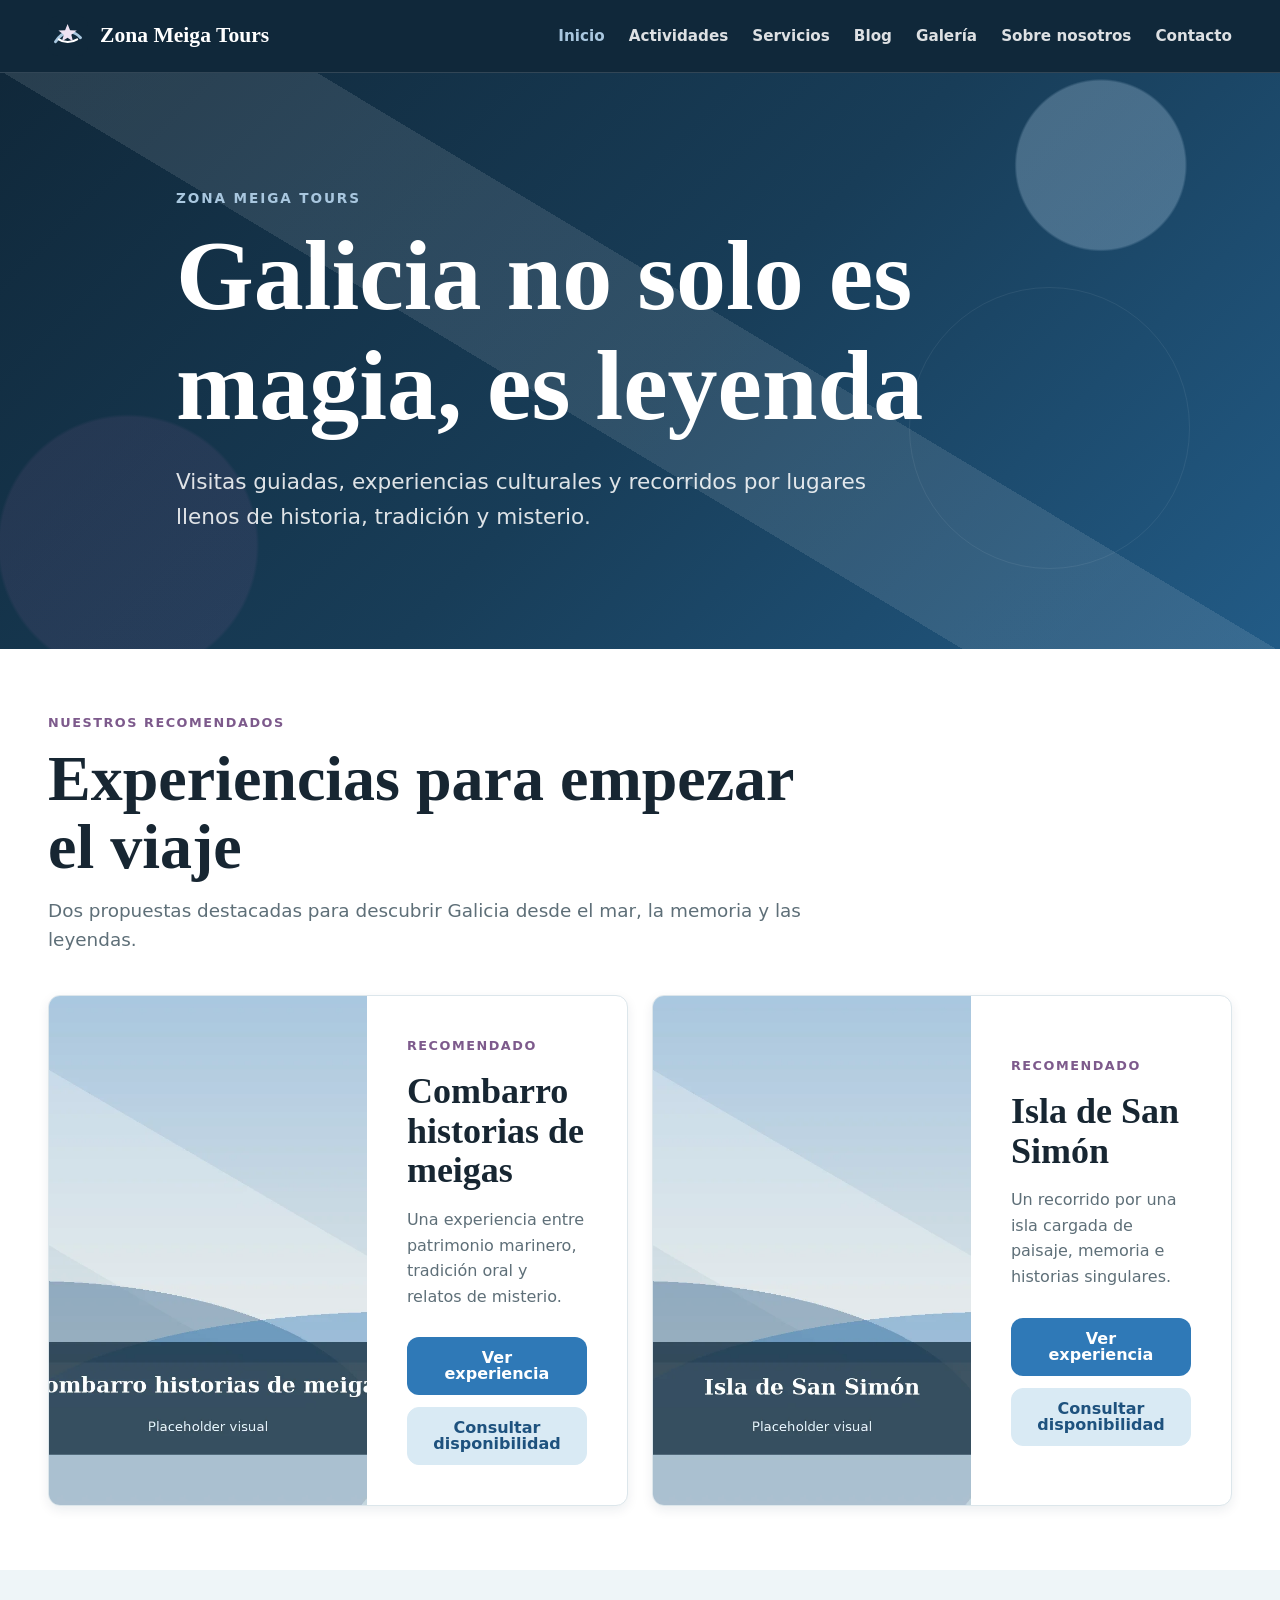
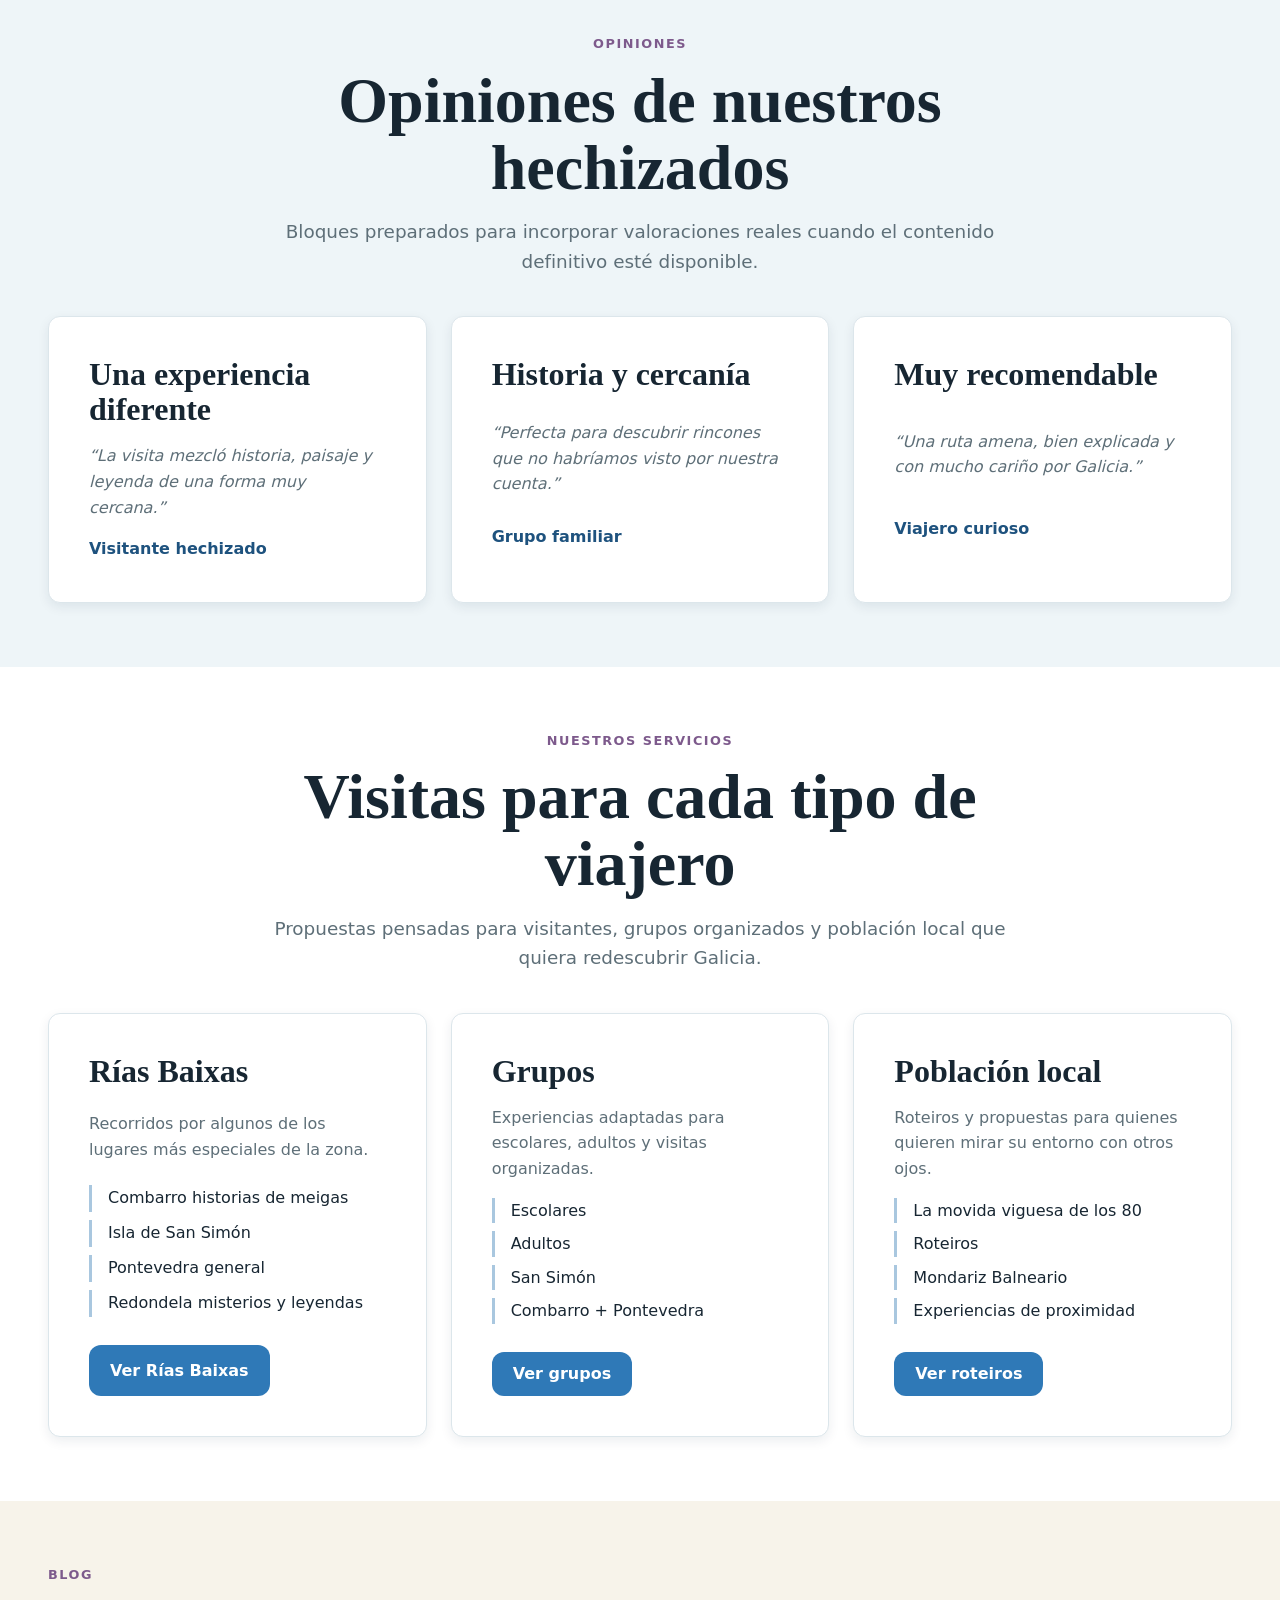
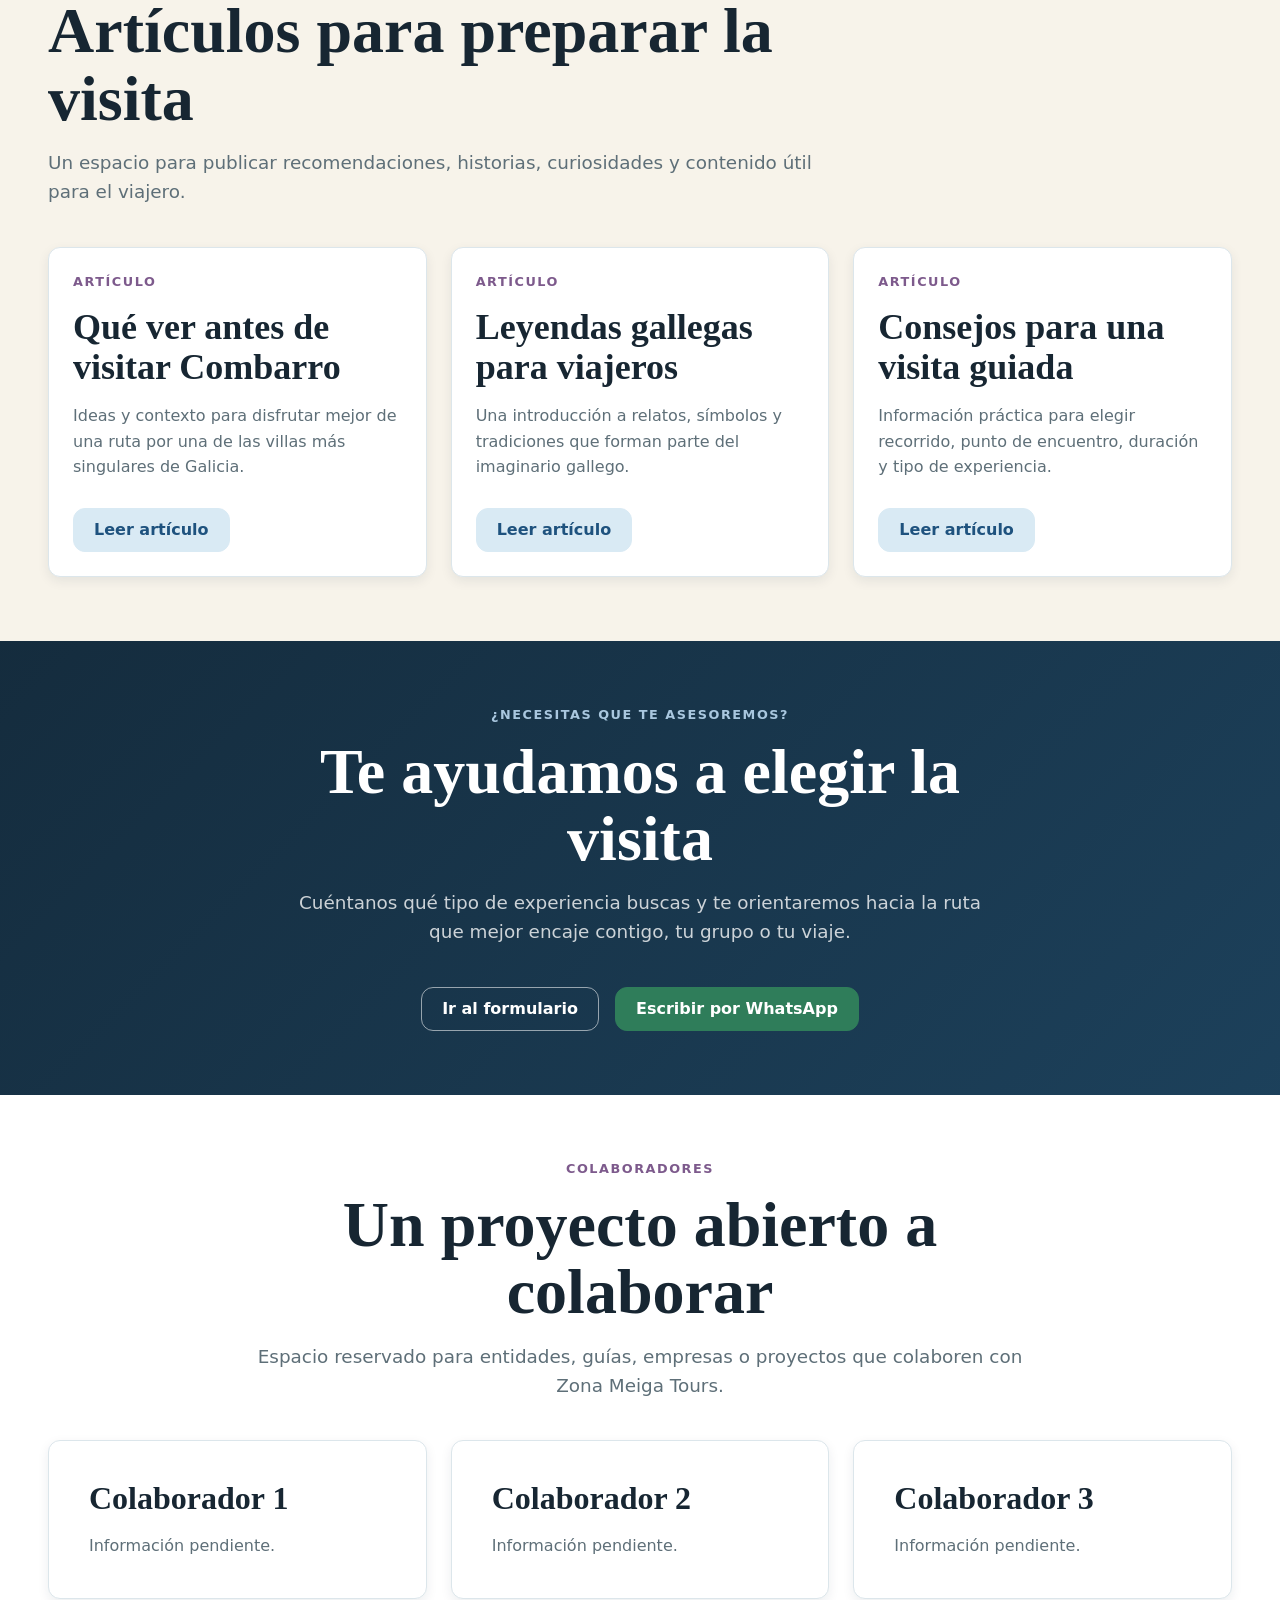
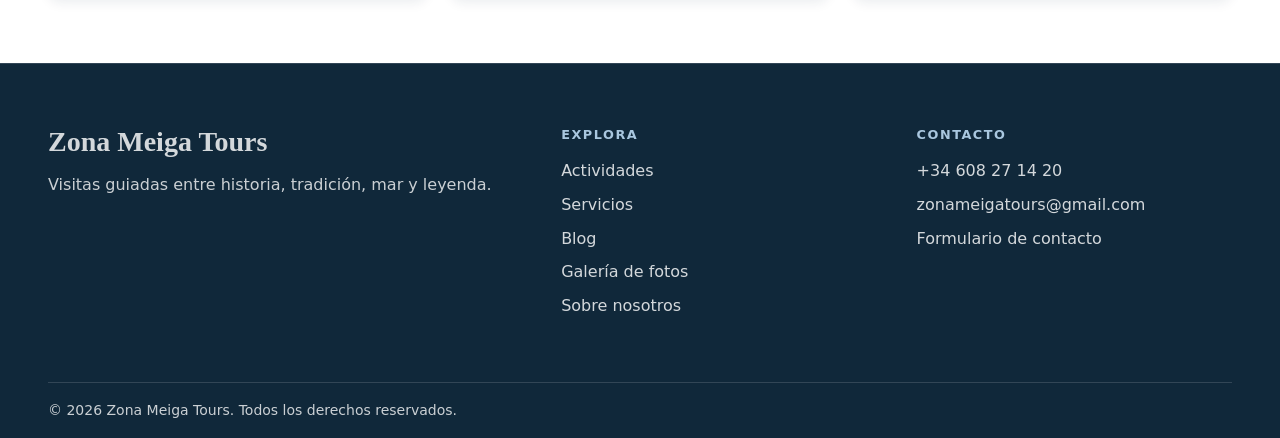
==== commit c0b86807: "hero-home-fix" ====
--- a/index.html
+++ b/index.html
@@ -39,15 +39,14 @@
   </header>
 
   <main id="contenido">
-    <section class="hero">
+    <section class="hero hero--home">
       <div class="container hero__content">
         <p class="hero__eyebrow">Zona Meiga Tours</p>
         <h1 class="hero__title">Galicia no solo es magia, es leyenda</h1>
-        <p class="hero__text">Visitas guiadas, experiencias culturales y recorridos por lugares llenos de historia, tradición y misterio.</p>
-        <div class="hero__actions">
-          <a class="button button--booking" href="servicios-rias-baixas.html">Reservar visita guiada</a>
-          <a class="button button--ghost" href="contacto.html">Te asesoramos</a>
-        </div>
+        <p class="hero__text">
+          Visitas guiadas, experiencias culturales y recorridos por lugares llenos
+          de historia, tradición y misterio.
+        </p>
       </div>
     </section>
 
--- a/assets/css/styles.css
+++ b/assets/css/styles.css
@@ -477,8 +477,8 @@
 }
 
 .hero--compact {
-  min-height: 24rem;
-  padding-block: var(--space-2xl);
+  min-height: auto;
+  padding-block: clamp(3rem, 8vw, 5rem);
 }
 
 .hero__content {
@@ -774,6 +774,104 @@
   font-weight: 700;
 }
 
+
+.intro-grid {
+  display: grid;
+  gap: var(--space-xl);
+  align-items: start;
+}
+
+.meta-list {
+  display: flex;
+  flex-wrap: wrap;
+  gap: var(--space-xs);
+  padding: 0;
+  margin: 0;
+  list-style: none;
+}
+
+.meta-list li {
+  padding: 0.35rem 0.65rem;
+  border-radius: 999px;
+  color: var(--color-primary-dark);
+  background-color: var(--color-primary-soft);
+  font-size: 0.85rem;
+  font-weight: 700;
+}
+
+.activity-grid {
+  display: grid;
+  gap: var(--space-md);
+}
+
+.activity-card {
+  display: grid;
+  gap: var(--space-lg);
+  padding: var(--space-lg);
+  border: var(--border-soft);
+  border-radius: var(--radius-md);
+  background-color: var(--color-surface);
+  box-shadow: var(--shadow-sm);
+  transition:
+    box-shadow var(--transition-base),
+    transform var(--transition-base);
+}
+
+.activity-card:hover {
+  box-shadow: var(--shadow-md);
+  transform: translateY(-0.1rem);
+}
+
+.activity-card__content {
+  display: grid;
+  gap: var(--space-sm);
+}
+
+.activity-card__eyebrow {
+  margin: 0;
+  color: var(--color-accent);
+  font-size: 0.78rem;
+  font-weight: 800;
+  letter-spacing: 0.12em;
+  text-transform: uppercase;
+}
+
+.activity-card__title {
+  margin: 0;
+  font-family: var(--font-heading);
+  font-size: clamp(1.45rem, 3vw, 2rem);
+  line-height: 1.1;
+}
+
+.activity-card__text {
+  margin: 0;
+  color: var(--color-text-muted);
+}
+
+.activity-card__actions {
+  display: flex;
+  flex-wrap: wrap;
+  gap: var(--space-sm);
+  align-items: center;
+}
+
+@media (min-width: 48rem) {
+  .intro-grid {
+    grid-template-columns: minmax(0, 1.3fr) minmax(20rem, 0.7fr);
+  }
+}
+
+@media (min-width: 64rem) {
+  .activity-card {
+    grid-template-columns: minmax(0, 1fr) auto;
+    align-items: center;
+  }
+
+  .activity-card__actions {
+    justify-content: end;
+  }
+}
+
 /* 12. Detalle de servicio
    ========================================================================== */
 
@@ -847,6 +945,155 @@
 
 .detail-list__value {
   color: var(--color-text-muted);
+}
+
+
+/* 12.b Detalle de experiencia mejorado
+   ========================================================================== */
+
+.hero--combarro {
+  background:
+    linear-gradient(
+      90deg,
+      rgb(16 40 58 / 92%) 0%,
+      rgb(16 40 58 / 68%) 48%,
+      rgb(16 40 58 / 28%) 100%
+    ),
+    url("../img/combarro-meigas.webp") center / cover no-repeat;
+}
+
+.section-heading--compact {
+  margin-bottom: var(--space-lg);
+}
+
+.breadcrumb ol {
+  display: flex;
+  flex-wrap: wrap;
+  gap: var(--space-xs);
+  padding: 0;
+  margin: 0;
+  list-style: none;
+  color: var(--color-text-muted);
+  font-size: 0.9rem;
+}
+
+.breadcrumb li:not(:last-child)::after {
+  content: "/";
+  margin-left: var(--space-xs);
+  color: var(--color-stone);
+}
+
+.breadcrumb a {
+  color: var(--color-primary-dark);
+  font-weight: 700;
+  text-decoration: none;
+}
+
+.breadcrumb a:hover {
+  text-decoration: underline;
+  text-underline-offset: 0.25em;
+}
+
+.timeline-list {
+  display: grid;
+  gap: var(--space-md);
+  padding: 0;
+  margin: 0;
+  list-style: none;
+}
+
+.timeline-list__item {
+  display: grid;
+  grid-template-columns: auto minmax(0, 1fr);
+  gap: var(--space-md);
+  padding: var(--space-lg);
+  border: var(--border-soft);
+  border-radius: var(--radius-md);
+  background-color: var(--color-surface);
+  box-shadow: var(--shadow-sm);
+}
+
+.timeline-list__step {
+  display: inline-grid;
+  place-items: center;
+  width: 2.75rem;
+  height: 2.75rem;
+  border-radius: 999px;
+  color: var(--color-text-inverted);
+  background-color: var(--color-primary);
+  font-size: 0.85rem;
+  font-weight: 800;
+}
+
+.timeline-list h3 {
+  margin-bottom: var(--space-xs);
+  font-size: 1.25rem;
+}
+
+.timeline-list p {
+  margin: 0;
+  color: var(--color-text-muted);
+}
+
+.reservation-panel {
+  position: sticky;
+  top: var(--space-lg);
+}
+
+.reservation-panel__eyebrow {
+  margin: 0 0 var(--space-xs);
+  color: var(--color-accent);
+  font-size: 0.8rem;
+  font-weight: 800;
+  letter-spacing: 0.12em;
+  text-transform: uppercase;
+}
+
+.reservation-summary {
+  display: grid;
+  gap: var(--space-xs);
+  padding: 0;
+  margin: var(--space-lg) 0 0;
+  list-style: none;
+  color: var(--color-text-muted);
+}
+
+.reservation-summary li {
+  padding: var(--space-sm);
+  border-radius: var(--radius-sm);
+  background-color: var(--color-secondary-soft);
+}
+
+.reservation-panel__note {
+  margin: var(--space-md) 0 0;
+  color: var(--color-text-muted);
+  font-size: 0.9rem;
+}
+
+.reservation-panel__actions {
+  display: grid;
+  gap: var(--space-sm);
+  margin-top: var(--space-lg);
+}
+
+.reservation-panel__actions .button {
+  width: 100%;
+}
+
+@media (min-width: 48rem) {
+  .detail-list--two-columns {
+    grid-template-columns: repeat(2, minmax(0, 1fr));
+  }
+
+  .detail-list__item--wide {
+    grid-column: 1 / -1;
+  }
+}
+
+@media (max-width: 63.99rem) {
+  .reservation-panel {
+    position: static;
+  }
 }
 
 /* 13. Formularios
@@ -1220,3 +1467,125 @@
     animation-iteration-count: 1 !important;
   }
 }
+
+/* ========================================================================== 
+   Fix: heroes interiores sin imagen de fondo con texto integrado
+   ========================================================================== */
+
+.hero--compact,
+.hero--combarro {
+  isolation: isolate;
+  overflow: hidden;
+  min-height: auto;
+  background:
+    radial-gradient(circle at 88% 12%, rgb(169 199 223 / 22%) 0 5rem, transparent 5.15rem),
+    linear-gradient(135deg, var(--color-dark) 0%, var(--color-dark-soft) 100%);
+}
+
+.hero--compact::before,
+.hero--combarro::before {
+  content: "";
+  position: absolute;
+  inset: 0;
+  z-index: 0;
+  background:
+    linear-gradient(
+      30deg,
+      transparent 0%,
+      transparent 45%,
+      rgb(255 255 255 / 8%) 45%,
+      rgb(255 255 255 / 8%) 68%,
+      transparent 68%
+    );
+  pointer-events: none;
+}
+
+.hero--compact .hero__content,
+.hero--combarro .hero__content {
+  position: relative;
+  z-index: 1;
+}
+
+.hero--compact .hero__actions {
+  margin-top: var(--space-lg);
+}
+
+@media (max-width: 47.99rem) {
+  .hero--compact,
+  .hero--combarro {
+    min-height: auto;
+    padding-block: var(--space-2xl);
+    background:
+      radial-gradient(circle at 88% 12%, rgb(169 199 223 / 20%) 0 4rem, transparent 4.15rem),
+      linear-gradient(135deg, var(--color-dark) 0%, var(--color-dark-soft) 100%);
+  }
+}
+
+/* ========================================================================== 
+   Ajuste home: hero limpio sin imagen placeholder ni CTAs
+   ========================================================================== */
+
+.hero--home {
+  isolation: isolate;
+  overflow: hidden;
+  min-height: clamp(31rem, 64vh, 43rem);
+  background:
+    radial-gradient(circle at 86% 16%, rgb(169 199 223 / 32%) 0 5.25rem, transparent 5.4rem),
+    radial-gradient(circle at 10% 82%, rgb(125 90 140 / 16%) 0 8rem, transparent 8.2rem),
+    linear-gradient(135deg, var(--color-dark) 0%, var(--color-dark-soft) 52%, #225b86 100%);
+}
+
+.hero--home::before {
+  content: "";
+  position: absolute;
+  inset: 0;
+  z-index: 0;
+  background:
+    linear-gradient(
+      31deg,
+      transparent 0%,
+      transparent 43%,
+      rgb(255 255 255 / 10%) 43%,
+      rgb(255 255 255 / 10%) 57%,
+      transparent 57%
+    );
+  pointer-events: none;
+}
+
+.hero--home::after {
+  content: "";
+  position: absolute;
+  right: clamp(1.5rem, 7vw, 7rem);
+  bottom: clamp(1.5rem, 7vw, 5rem);
+  z-index: 0;
+  width: clamp(8rem, 22vw, 18rem);
+  aspect-ratio: 1;
+  border: 1px solid rgb(255 255 255 / 16%);
+  border-radius: 50%;
+  opacity: 0.45;
+  pointer-events: none;
+}
+
+.hero--home .hero__content {
+  position: relative;
+  z-index: 1;
+  max-width: 58rem;
+}
+
+.hero--home .hero__text {
+  max-width: 46rem;
+}
+
+@media (max-width: 47.99rem) {
+  .hero--home {
+    min-height: auto;
+    padding-block: var(--space-2xl);
+    background:
+      radial-gradient(circle at 88% 14%, rgb(169 199 223 / 28%) 0 4rem, transparent 4.15rem),
+      linear-gradient(135deg, var(--color-dark) 0%, var(--color-dark-soft) 100%);
+  }
+
+  .hero--home::after {
+    display: none;
+  }
+}
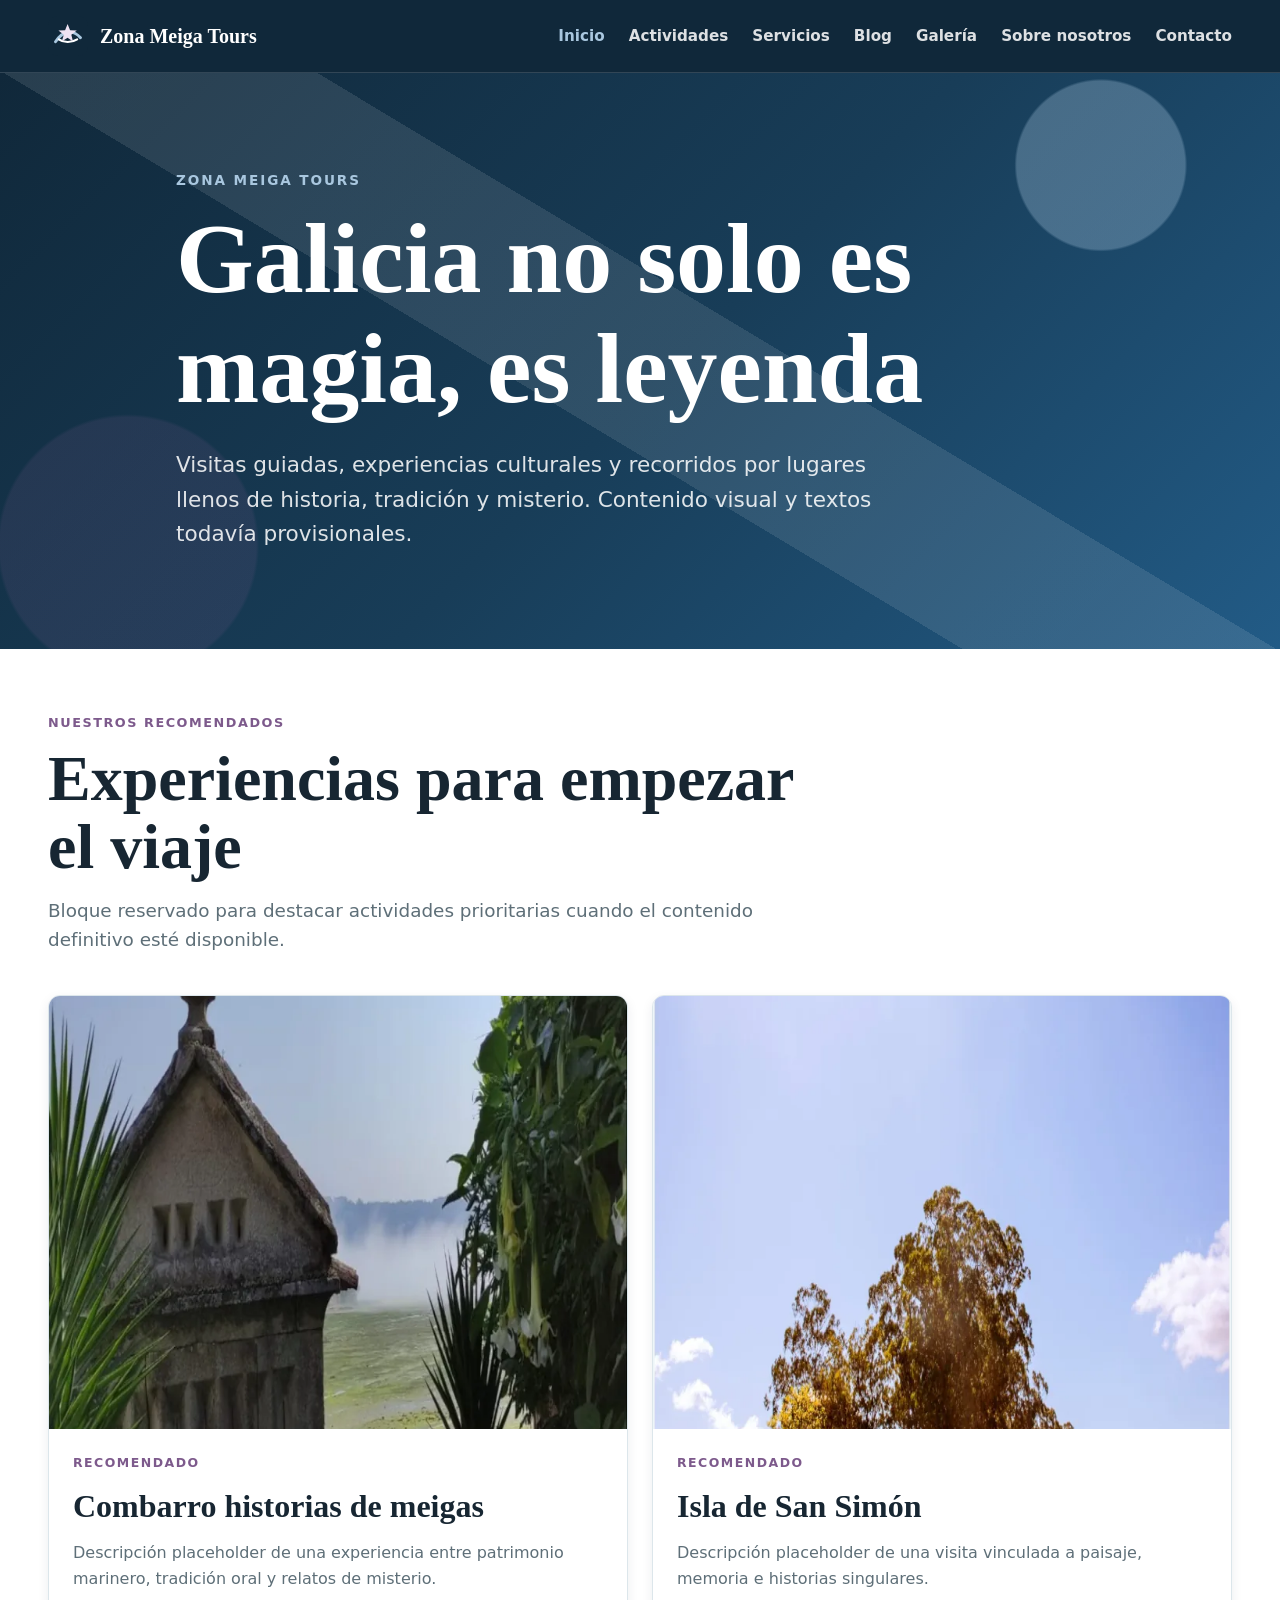
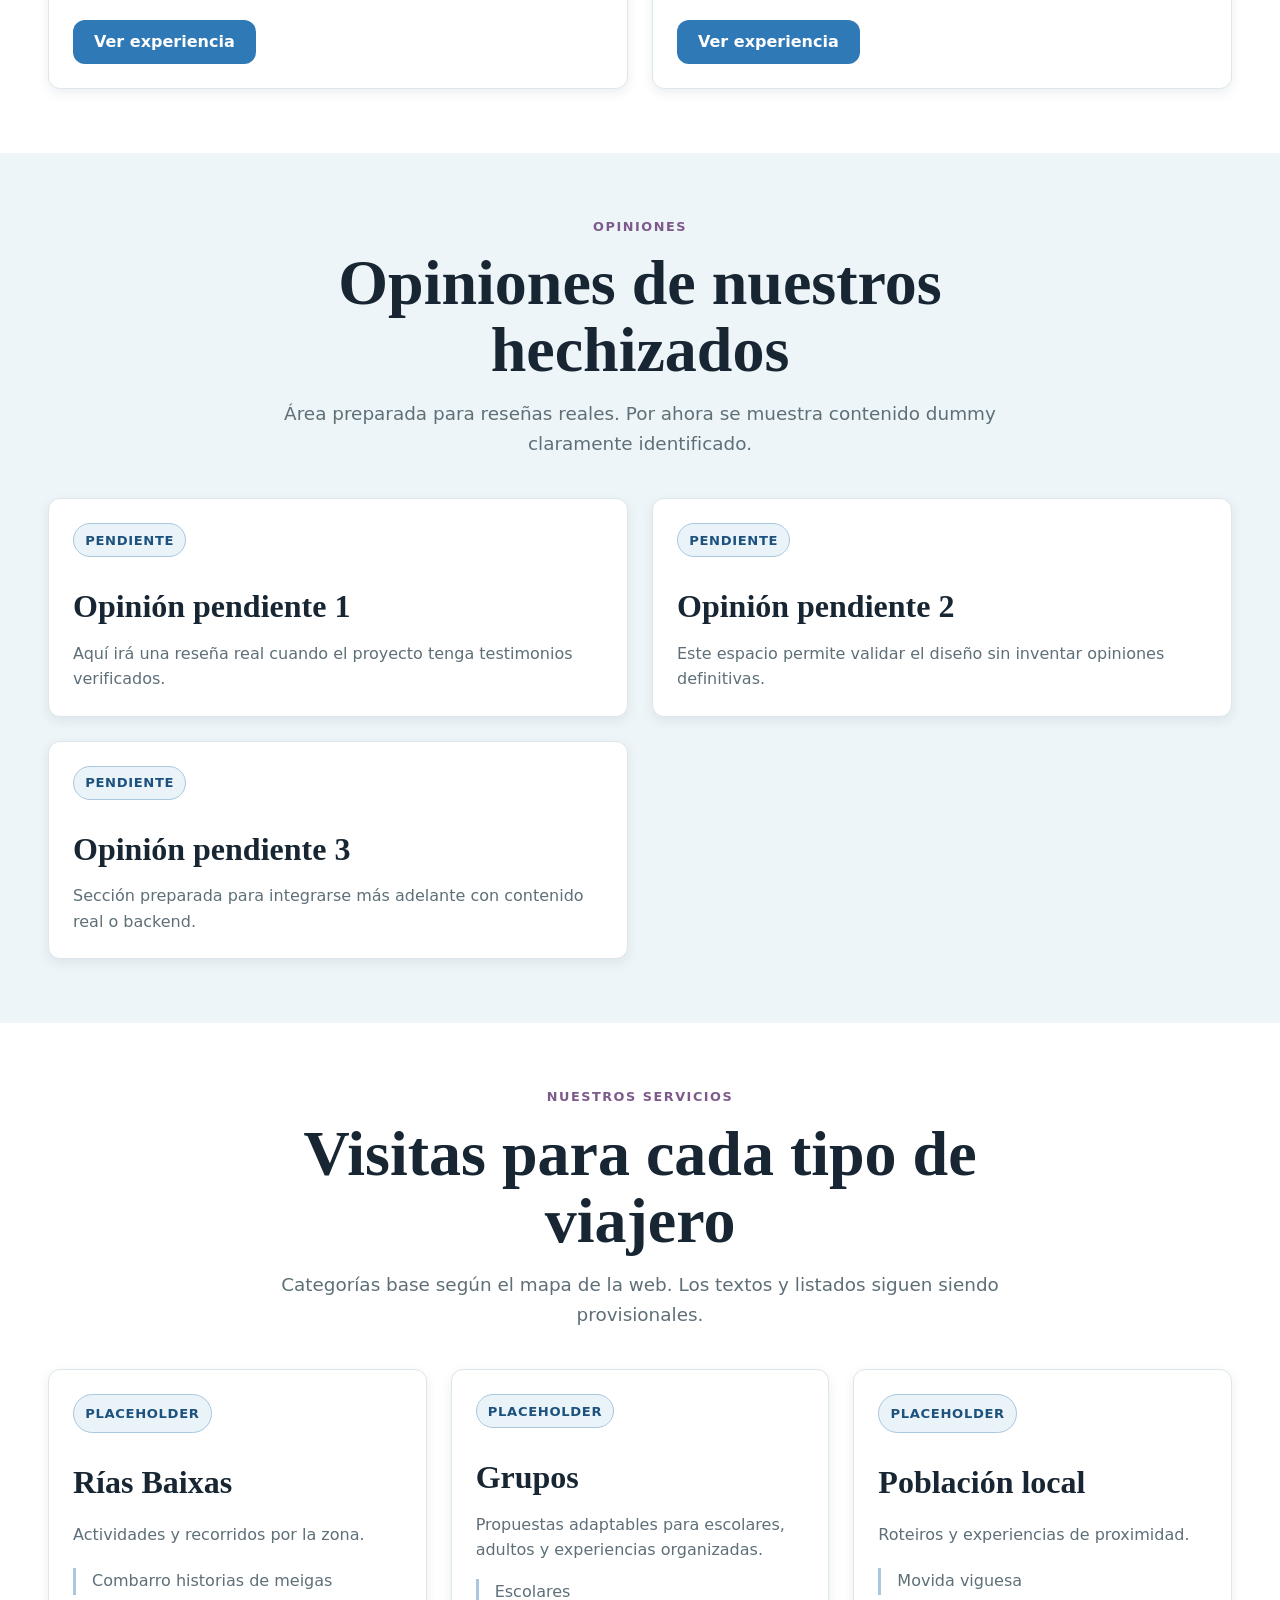
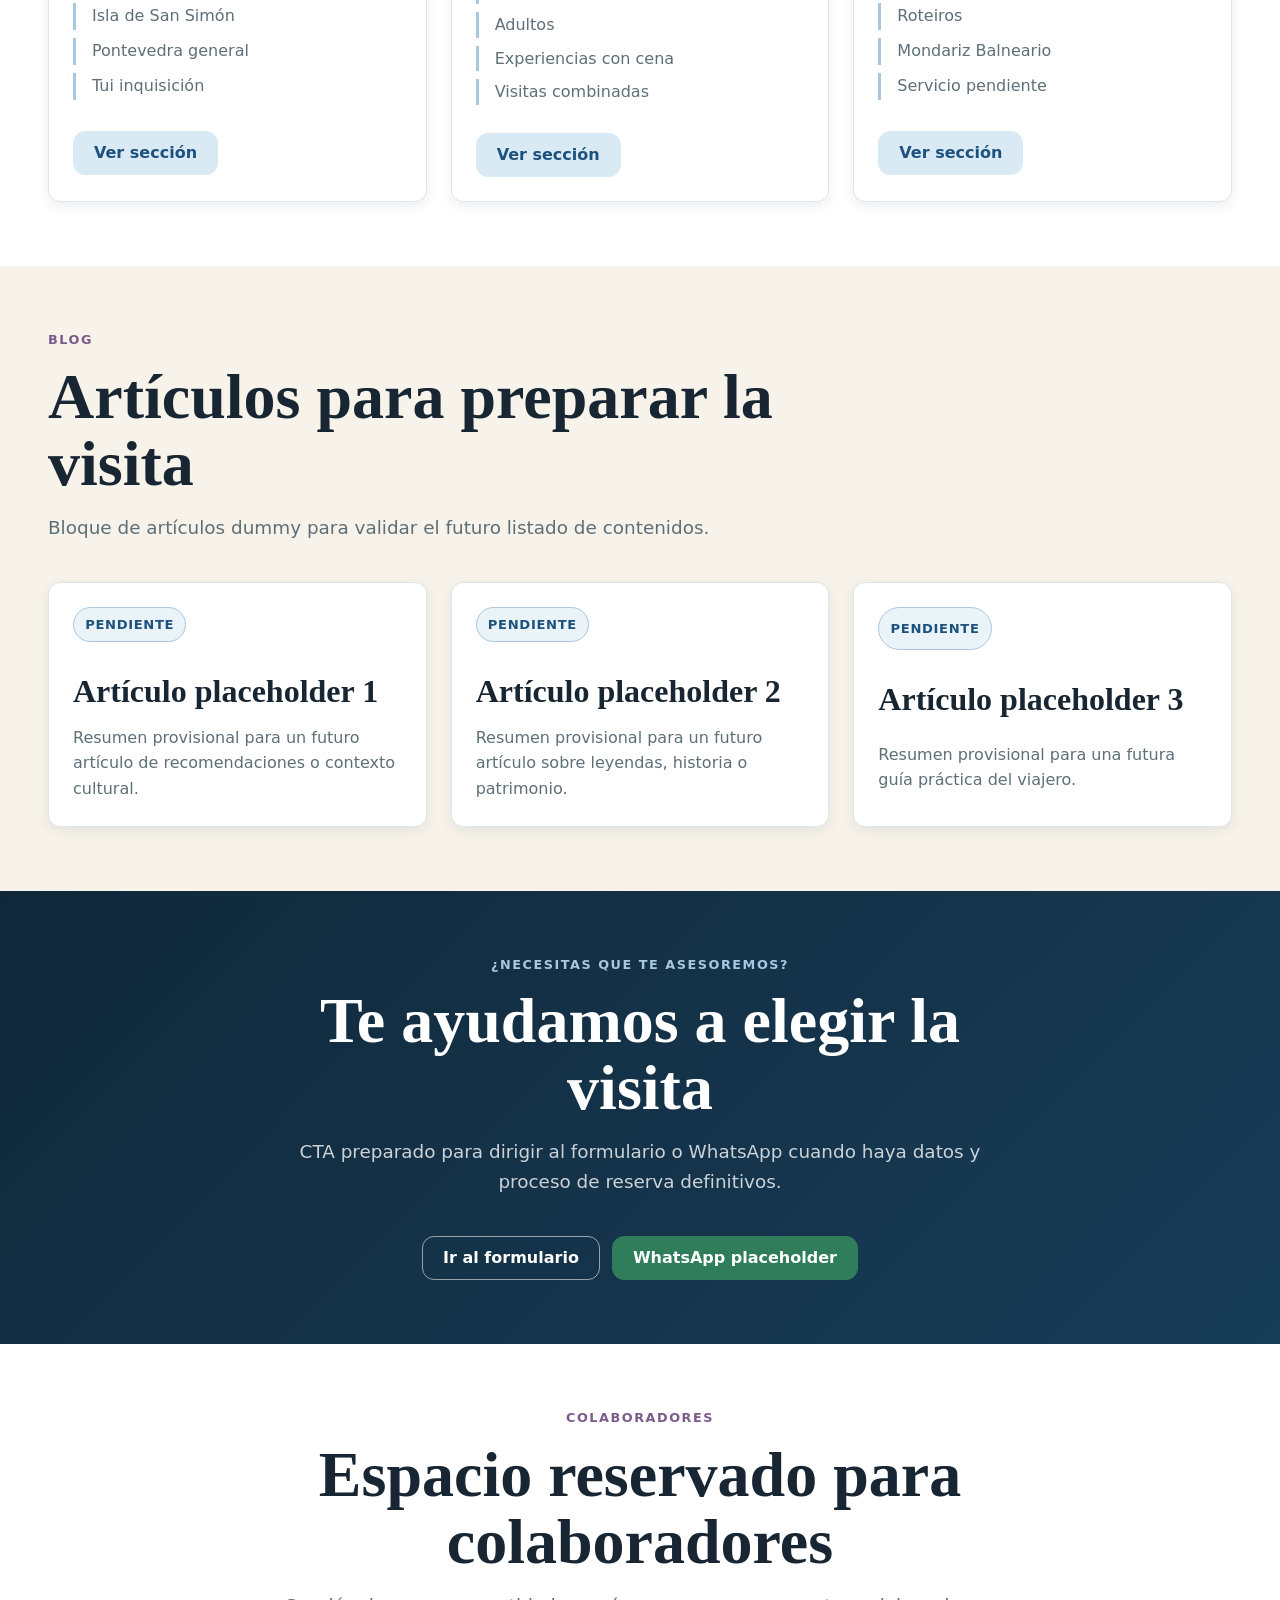
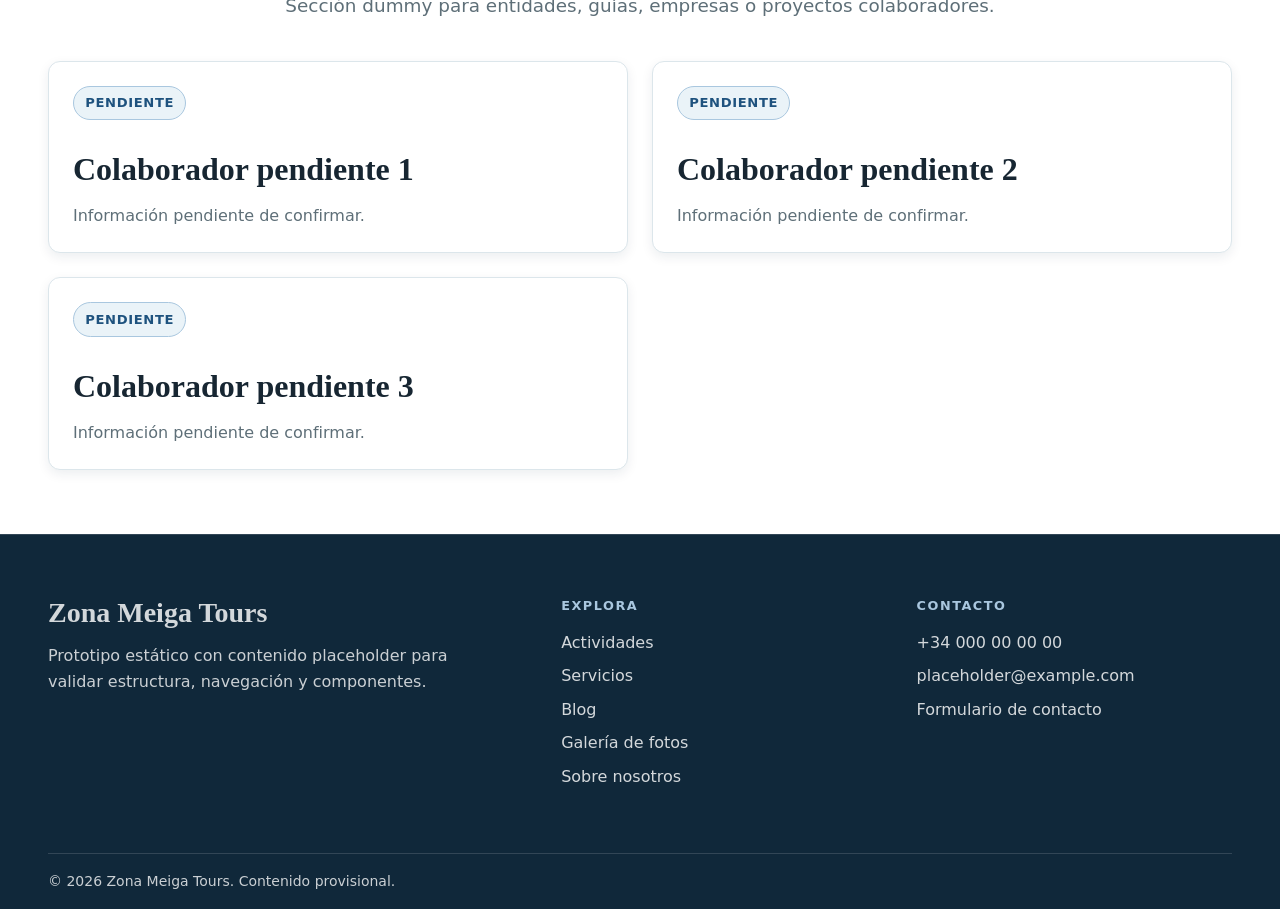
==== commit 37151ad7: "images" ====
--- a/index.html
+++ b/index.html
@@ -1,278 +1,258 @@
-<!doctype html>
+<!DOCTYPE html>
+
 <html lang="es">
 <head>
-  <meta charset="utf-8">
-  <meta name="viewport" content="width=device-width, initial-scale=1">
-  <meta name="description" content="Zona Meiga Tours ofrece visitas guiadas, experiencias culturales y recorridos por Galicia entre historia, tradición y leyenda.">
-  <title>Zona Meiga Tours | Galicia no solo es magia, es leyenda</title>
-  <link rel="stylesheet" href="assets/css/styles.css">
-  <script src="assets/js/main.js" defer></script>
+<meta charset="utf-8"/>
+<meta content="width=device-width, initial-scale=1" name="viewport"/>
+<meta content="Home placeholder de Zona Meiga Tours." name="description"/>
+<title>Zona Meiga Tours | Inicio</title>
+<link href="assets/css/styles.css" rel="stylesheet"/>
+<script defer="" src="assets/js/main.js"></script>
 </head>
 <body>
-  <a class="skip-link" href="#contenido">Saltar al contenido principal</a>
-
-  <header class="site-header">
-    <div class="container site-header__inner">
-      <div class="site-header__top">
-        <a class="site-logo" href="index.html" aria-label="Ir al inicio">
-          <img src="assets/img/logo.svg" alt="">
-          <span>Zona Meiga Tours</span>
-        </a>
-
-        <button class="nav-toggle" type="button" aria-expanded="false" aria-controls="main-menu">
+<a class="skip-link" href="#contenido">Saltar al contenido principal</a>
+<header class="site-header">
+<div class="container site-header__inner">
+<div class="site-header__top">
+<a aria-label="Ir al inicio" class="site-logo" href="index.html">
+<img alt="" src="assets/img/logo.svg"/>
+<span>Zona Meiga Tours</span>
+</a>
+<button aria-controls="main-menu" aria-expanded="false" class="nav-toggle" type="button">
           Menú
         </button>
-      </div>
-
-      <nav class="site-nav" aria-label="Navegación principal">
-        <ul id="main-menu" class="nav-list">
-          <li><a href="index.html" aria-current="page">Inicio</a></li>
-          <li><a href="servicios-rias-baixas.html">Actividades</a></li>
-          <li><a href="servicios.html">Servicios</a></li>
-          <li><a href="blog.html">Blog</a></li>
-          <li><a href="galeria.html">Galería</a></li>
-          <li><a href="sobre.html">Sobre nosotros</a></li>
-          <li><a href="contacto.html">Contacto</a></li>
-        </ul>
-      </nav>
-    </div>
-  </header>
-
-  <main id="contenido">
-    <section class="hero hero--home">
-      <div class="container hero__content">
-        <p class="hero__eyebrow">Zona Meiga Tours</p>
-        <h1 class="hero__title">Galicia no solo es magia, es leyenda</h1>
-        <p class="hero__text">
-          Visitas guiadas, experiencias culturales y recorridos por lugares llenos
-          de historia, tradición y misterio.
-        </p>
-      </div>
-    </section>
-
-    <section class="section section--surface">
-      <div class="container">
-        <header class="section-heading">
-          <p class="section-heading__eyebrow">Nuestros recomendados</p>
-          <h2 class="section-heading__title">Experiencias para empezar el viaje</h2>
-          <p class="section-heading__text">Dos propuestas destacadas para descubrir Galicia desde el mar, la memoria y las leyendas.</p>
-        </header>
-
-        <div class="recommended-grid">
-          <article class="editorial-card editorial-card--featured">
-            <div class="editorial-card__media">
-              <img src="assets/img/combarro-meigas.webp" alt="Vista de Combarro junto al mar">
-            </div>
-            <div class="editorial-card__body">
-              <p class="editorial-card__eyebrow">Recomendado</p>
-              <h3 class="editorial-card__title">Combarro historias de meigas</h3>
-              <p class="editorial-card__text">Una experiencia entre patrimonio marinero, tradición oral y relatos de misterio.</p>
-              <div class="editorial-card__actions">
-                <a class="button" href="servicio-combarro-meigas.html">Ver experiencia</a>
-                <a class="button button--secondary" href="contacto.html">Consultar disponibilidad</a>
-              </div>
-            </div>
-          </article>
-
-          <article class="editorial-card editorial-card--featured">
-            <div class="editorial-card__media">
-              <img src="assets/img/san-simon.webp" alt="Vista de la Isla de San Simón">
-            </div>
-            <div class="editorial-card__body">
-              <p class="editorial-card__eyebrow">Recomendado</p>
-              <h3 class="editorial-card__title">Isla de San Simón</h3>
-              <p class="editorial-card__text">Un recorrido por una isla cargada de paisaje, memoria e historias singulares.</p>
-              <div class="editorial-card__actions">
-                <a class="button" href="servicio-isla-san-simon.html">Ver experiencia</a>
-                <a class="button button--secondary" href="contacto.html">Consultar disponibilidad</a>
-              </div>
-            </div>
-          </article>
-        </div>
-      </div>
-    </section>
-
-    <section class="section section--soft">
-      <div class="container">
-        <header class="section-heading section-heading--center">
-          <p class="section-heading__eyebrow">Opiniones</p>
-          <h2 class="section-heading__title">Opiniones de nuestros hechizados</h2>
-          <p class="section-heading__text">Bloques preparados para incorporar valoraciones reales cuando el contenido definitivo esté disponible.</p>
-        </header>
-
-        <div class="service-grid">
-          <article class="review-card">
-            <h3 class="review-card__title">Una experiencia diferente</h3>
-            <blockquote>“La visita mezcló historia, paisaje y leyenda de una forma muy cercana.”</blockquote>
-            <footer>Visitante hechizado</footer>
-          </article>
-          <article class="review-card">
-            <h3 class="review-card__title">Historia y cercanía</h3>
-            <blockquote>“Perfecta para descubrir rincones que no habríamos visto por nuestra cuenta.”</blockquote>
-            <footer>Grupo familiar</footer>
-          </article>
-          <article class="review-card">
-            <h3 class="review-card__title">Muy recomendable</h3>
-            <blockquote>“Una ruta amena, bien explicada y con mucho cariño por Galicia.”</blockquote>
-            <footer>Viajero curioso</footer>
-          </article>
-        </div>
-      </div>
-    </section>
-
-    <section class="section section--surface">
-      <div class="container">
-        <header class="section-heading section-heading--center">
-          <p class="section-heading__eyebrow">Nuestros servicios</p>
-          <h2 class="section-heading__title">Visitas para cada tipo de viajero</h2>
-          <p class="section-heading__text">Propuestas pensadas para visitantes, grupos organizados y población local que quiera redescubrir Galicia.</p>
-        </header>
-
-        <div class="service-grid">
-          <article class="service-card">
-            <h3 class="service-card__title">Rías Baixas</h3>
-            <p class="service-card__text">Recorridos por algunos de los lugares más especiales de la zona.</p>
-            <ul class="service-card__list">
-              <li>Combarro historias de meigas</li>
-              <li>Isla de San Simón</li>
-              <li>Pontevedra general</li>
-              <li>Redondela misterios y leyendas</li>
-            </ul>
-            <div class="editorial-card__actions">
-              <a class="button" href="servicios-rias-baixas.html">Ver Rías Baixas</a>
-            </div>
-          </article>
-
-          <article class="service-card">
-            <h3 class="service-card__title">Grupos</h3>
-            <p class="service-card__text">Experiencias adaptadas para escolares, adultos y visitas organizadas.</p>
-            <ul class="service-card__list">
-              <li>Escolares</li>
-              <li>Adultos</li>
-              <li>San Simón</li>
-              <li>Combarro + Pontevedra</li>
-            </ul>
-            <div class="editorial-card__actions">
-              <a class="button" href="servicios-grupos.html">Ver grupos</a>
-            </div>
-          </article>
-
-          <article class="service-card">
-            <h3 class="service-card__title">Población local</h3>
-            <p class="service-card__text">Roteiros y propuestas para quienes quieren mirar su entorno con otros ojos.</p>
-            <ul class="service-card__list">
-              <li>La movida viguesa de los 80</li>
-              <li>Roteiros</li>
-              <li>Mondariz Balneario</li>
-              <li>Experiencias de proximidad</li>
-            </ul>
-            <div class="editorial-card__actions">
-              <a class="button" href="servicios-poblacion-local.html">Ver roteiros</a>
-            </div>
-          </article>
-        </div>
-      </div>
-    </section>
-
-    <section class="section section--light">
-      <div class="container">
-        <header class="section-heading">
-          <p class="section-heading__eyebrow">Blog</p>
-          <h2 class="section-heading__title">Artículos para preparar la visita</h2>
-          <p class="section-heading__text">Un espacio para publicar recomendaciones, historias, curiosidades y contenido útil para el viajero.</p>
-        </header>
-
-        <div class="blog-grid">
-          <article class="editorial-card">
-            <div class="editorial-card__body">
-              <p class="editorial-card__eyebrow">Artículo</p>
-              <h3 class="editorial-card__title">Qué ver antes de visitar Combarro</h3>
-              <p class="editorial-card__text">Ideas y contexto para disfrutar mejor de una ruta por una de las villas más singulares de Galicia.</p>
-              <div class="editorial-card__actions"><a class="button button--secondary" href="blog.html">Leer artículo</a></div>
-            </div>
-          </article>
-          <article class="editorial-card">
-            <div class="editorial-card__body">
-              <p class="editorial-card__eyebrow">Artículo</p>
-              <h3 class="editorial-card__title">Leyendas gallegas para viajeros</h3>
-              <p class="editorial-card__text">Una introducción a relatos, símbolos y tradiciones que forman parte del imaginario gallego.</p>
-              <div class="editorial-card__actions"><a class="button button--secondary" href="blog.html">Leer artículo</a></div>
-            </div>
-          </article>
-          <article class="editorial-card">
-            <div class="editorial-card__body">
-              <p class="editorial-card__eyebrow">Artículo</p>
-              <h3 class="editorial-card__title">Consejos para una visita guiada</h3>
-              <p class="editorial-card__text">Información práctica para elegir recorrido, punto de encuentro, duración y tipo de experiencia.</p>
-              <div class="editorial-card__actions"><a class="button button--secondary" href="blog.html">Leer artículo</a></div>
-            </div>
-          </article>
-        </div>
-      </div>
-    </section>
-
-    <section class="section section--dark">
-      <div class="container--content text-center flow">
-        <header class="section-heading section-heading--center">
-          <p class="section-heading__eyebrow">¿Necesitas que te asesoremos?</p>
-          <h2 class="section-heading__title">Te ayudamos a elegir la visita</h2>
-          <p class="section-heading__text">Cuéntanos qué tipo de experiencia buscas y te orientaremos hacia la ruta que mejor encaje contigo, tu grupo o tu viaje.</p>
-        </header>
-        <div class="hero__actions">
-          <a class="button button--ghost" href="contacto.html">Ir al formulario</a>
-          <a class="button button--whatsapp" href="https://wa.me/34608271420">Escribir por WhatsApp</a>
-        </div>
-      </div>
-    </section>
-
-    <section class="section section--surface">
-      <div class="container">
-        <header class="section-heading section-heading--center">
-          <p class="section-heading__eyebrow">Colaboradores</p>
-          <h2 class="section-heading__title">Un proyecto abierto a colaborar</h2>
-          <p class="section-heading__text">Espacio reservado para entidades, guías, empresas o proyectos que colaboren con Zona Meiga Tours.</p>
-        </header>
-        <div class="service-grid">
-          <article class="info-card"><h3 class="info-card__title">Colaborador 1</h3><p class="info-card__text">Información pendiente.</p></article>
-          <article class="info-card"><h3 class="info-card__title">Colaborador 2</h3><p class="info-card__text">Información pendiente.</p></article>
-          <article class="info-card"><h3 class="info-card__title">Colaborador 3</h3><p class="info-card__text">Información pendiente.</p></article>
-        </div>
-      </div>
-    </section>
-
-  </main>
-
-  <footer class="site-footer">
-    <div class="container site-footer__inner">
-      <div class="site-footer__brand">
-        <a class="site-footer__logo" href="index.html">Zona Meiga Tours</a>
-        <p>Visitas guiadas entre historia, tradición, mar y leyenda.</p>
-      </div>
-
-      <nav class="site-footer__nav" aria-label="Navegación secundaria">
-        <h2 class="site-footer__title">Explora</h2>
-        <ul>
-          <li><a href="servicios-rias-baixas.html">Actividades</a></li>
-          <li><a href="servicios.html">Servicios</a></li>
-          <li><a href="blog.html">Blog</a></li>
-          <li><a href="galeria.html">Galería de fotos</a></li>
-          <li><a href="sobre.html">Sobre nosotros</a></li>
-        </ul>
-      </nav>
-
-      <div class="site-footer__contact">
-        <h2 class="site-footer__title">Contacto</h2>
-        <ul>
-          <li><a href="tel:+34608271420">+34 608 27 14 20</a></li>
-          <li><a href="mailto:zonameigatours@gmail.com">zonameigatours@gmail.com</a></li>
-          <li><a href="contacto.html">Formulario de contacto</a></li>
-        </ul>
-      </div>
-    </div>
-
-    <div class="container site-footer__bottom">
-      <p>© 2026 Zona Meiga Tours. Todos los derechos reservados.</p>
-    </div>
-  </footer>
+</div>
+<nav aria-label="Navegación principal" class="site-nav">
+<ul class="nav-list" id="main-menu">
+<li><a aria-current="page" href="index.html">Inicio</a></li>
+<li><a href="servicios-rias-baixas.html">Actividades</a></li>
+<li><a href="servicios.html">Servicios</a></li>
+<li><a href="blog.html">Blog</a></li>
+<li><a href="galeria.html">Galería</a></li>
+<li><a href="sobre.html">Sobre nosotros</a></li>
+<li><a href="contacto.html">Contacto</a></li>
+</ul>
+</nav>
+</div>
+</header>
+<main id="contenido">
+<section class="hero">
+<div class="container hero__content">
+<p class="hero__eyebrow">Zona Meiga Tours</p>
+<h1 class="hero__title">Galicia no solo es magia, es leyenda</h1>
+<p class="hero__text">Visitas guiadas, experiencias culturales y recorridos por lugares llenos de historia, tradición y misterio. Contenido visual y textos todavía provisionales.</p>
+</div>
+</section>
+<section class="section section--surface">
+<div class="container">
+<header class="section-heading">
+<p class="section-heading__eyebrow">Nuestros recomendados</p>
+<h2 class="section-heading__title">Experiencias para empezar el viaje</h2>
+<p class="section-heading__text">Bloque reservado para destacar actividades prioritarias cuando el contenido definitivo esté disponible.</p>
+</header>
+<div class="recommended-grid">
+<article class="editorial-card">
+<div class="editorial-card__media">
+<img alt="Imagen actual de Combarro vinculada a historias de meigas" loading="lazy" src="assets/img/combarro-meigas.webp"/>
+</div>
+<div class="editorial-card__body">
+<p class="editorial-card__eyebrow">Recomendado</p>
+<h3 class="editorial-card__title">Combarro historias de meigas</h3>
+<p class="editorial-card__text">Descripción placeholder de una experiencia entre patrimonio marinero, tradición oral y relatos de misterio.</p>
+<div class="editorial-card__actions">
+<a class="button" href="servicio-combarro-meigas.html">Ver experiencia</a>
+</div>
+</div>
+</article>
+<article class="editorial-card">
+<div class="editorial-card__media">
+<img alt="Imagen actual de la experiencia de la Isla de San Simón" loading="lazy" src="assets/img/san-simon.webp"/>
+</div>
+<div class="editorial-card__body">
+<p class="editorial-card__eyebrow">Recomendado</p>
+<h3 class="editorial-card__title">Isla de San Simón</h3>
+<p class="editorial-card__text">Descripción placeholder de una visita vinculada a paisaje, memoria e historias singulares.</p>
+<div class="editorial-card__actions">
+<a class="button" href="servicio-isla-san-simon.html">Ver experiencia</a>
+</div>
+</div>
+</article>
+</div>
+</div>
+</section>
+<section class="section section--soft">
+<div class="container">
+<header class="section-heading section-heading--center">
+<p class="section-heading__eyebrow">Opiniones</p>
+<h2 class="section-heading__title">Opiniones de nuestros hechizados</h2>
+<p class="section-heading__text">Área preparada para reseñas reales. Por ahora se muestra contenido dummy claramente identificado.</p>
+</header>
+<div class="review-grid">
+<article class="placeholder-card">
+<p class="placeholder-note">Pendiente</p>
+<h3 class="placeholder-card__title">Opinión pendiente 1</h3>
+<p class="placeholder-card__text">Aquí irá una reseña real cuando el proyecto tenga testimonios verificados.</p>
+</article>
+<article class="placeholder-card">
+<p class="placeholder-note">Pendiente</p>
+<h3 class="placeholder-card__title">Opinión pendiente 2</h3>
+<p class="placeholder-card__text">Este espacio permite validar el diseño sin inventar opiniones definitivas.</p>
+</article>
+<article class="placeholder-card">
+<p class="placeholder-note">Pendiente</p>
+<h3 class="placeholder-card__title">Opinión pendiente 3</h3>
+<p class="placeholder-card__text">Sección preparada para integrarse más adelante con contenido real o backend.</p>
+</article>
+</div>
+</div>
+</section>
+<section class="section section--surface">
+<div class="container">
+<header class="section-heading section-heading--center">
+<p class="section-heading__eyebrow">Nuestros servicios</p>
+<h2 class="section-heading__title">Visitas para cada tipo de viajero</h2>
+<p class="section-heading__text">Categorías base según el mapa de la web. Los textos y listados siguen siendo provisionales.</p>
+</header>
+<div class="service-grid">
+<article class="service-card">
+<p class="placeholder-note">Placeholder</p>
+<h3 class="service-card__title">Rías Baixas</h3>
+<p class="service-card__text">Actividades y recorridos por la zona.</p>
+<ul class="service-card__list">
+<li>Combarro historias de meigas</li>
+<li>Isla de San Simón</li>
+<li>Pontevedra general</li>
+<li>Tui inquisición</li>
+</ul>
+<div class="editorial-card__actions">
+<a class="button button--secondary" href="servicios-rias-baixas.html">Ver sección</a>
+</div>
+</article>
+<article class="service-card">
+<p class="placeholder-note">Placeholder</p>
+<h3 class="service-card__title">Grupos</h3>
+<p class="service-card__text">Propuestas adaptables para escolares, adultos y experiencias organizadas.</p>
+<ul class="service-card__list">
+<li>Escolares</li>
+<li>Adultos</li>
+<li>Experiencias con cena</li>
+<li>Visitas combinadas</li>
+</ul>
+<div class="editorial-card__actions">
+<a class="button button--secondary" href="servicios-grupos.html">Ver sección</a>
+</div>
+</article>
+<article class="service-card">
+<p class="placeholder-note">Placeholder</p>
+<h3 class="service-card__title">Población local</h3>
+<p class="service-card__text">Roteiros y experiencias de proximidad.</p>
+<ul class="service-card__list">
+<li>Movida viguesa</li>
+<li>Roteiros</li>
+<li>Mondariz Balneario</li>
+<li>Servicio pendiente</li>
+</ul>
+<div class="editorial-card__actions">
+<a class="button button--secondary" href="servicios-poblacion-local.html">Ver sección</a>
+</div>
+</article>
+</div>
+</div>
+</section>
+<section class="section section--light">
+<div class="container">
+<header class="section-heading">
+<p class="section-heading__eyebrow">Blog</p>
+<h2 class="section-heading__title">Artículos para preparar la visita</h2>
+<p class="section-heading__text">Bloque de artículos dummy para validar el futuro listado de contenidos.</p>
+</header>
+<div class="blog-grid">
+<article class="placeholder-card">
+<p class="placeholder-note">Pendiente</p>
+<h3 class="placeholder-card__title">Artículo placeholder 1</h3>
+<p class="placeholder-card__text">Resumen provisional para un futuro artículo de recomendaciones o contexto cultural.</p>
+</article>
+<article class="placeholder-card">
+<p class="placeholder-note">Pendiente</p>
+<h3 class="placeholder-card__title">Artículo placeholder 2</h3>
+<p class="placeholder-card__text">Resumen provisional para un futuro artículo sobre leyendas, historia o patrimonio.</p>
+</article>
+<article class="placeholder-card">
+<p class="placeholder-note">Pendiente</p>
+<h3 class="placeholder-card__title">Artículo placeholder 3</h3>
+<p class="placeholder-card__text">Resumen provisional para una futura guía práctica del viajero.</p>
+</article>
+</div>
+</div>
+</section>
+<section class="section section--dark">
+<div class="container--content text-center flow">
+<header class="section-heading section-heading--center">
+<p class="section-heading__eyebrow">¿Necesitas que te asesoremos?</p>
+<h2 class="section-heading__title">Te ayudamos a elegir la visita</h2>
+<p class="section-heading__text">CTA preparado para dirigir al formulario o WhatsApp cuando haya datos y proceso de reserva definitivos.</p>
+</header>
+<div class="button-group">
+<a class="button button--ghost" href="contacto.html">Ir al formulario</a>
+<a class="button button--whatsapp" href="https://wa.me/34000000000">WhatsApp placeholder</a>
+</div>
+</div>
+</section>
+<section class="section section--surface">
+<div class="container">
+<header class="section-heading section-heading--center">
+<p class="section-heading__eyebrow">Colaboradores</p>
+<h2 class="section-heading__title">Espacio reservado para colaboradores</h2>
+<p class="section-heading__text">Sección dummy para entidades, guías, empresas o proyectos colaboradores.</p>
+</header>
+<div class="placeholder-grid">
+<article class="placeholder-card">
+<p class="placeholder-note">Pendiente</p>
+<h3 class="placeholder-card__title">Colaborador pendiente 1</h3>
+<p class="placeholder-card__text">Información pendiente de confirmar.</p>
+</article>
+<article class="placeholder-card">
+<p class="placeholder-note">Pendiente</p>
+<h3 class="placeholder-card__title">Colaborador pendiente 2</h3>
+<p class="placeholder-card__text">Información pendiente de confirmar.</p>
+</article>
+<article class="placeholder-card">
+<p class="placeholder-note">Pendiente</p>
+<h3 class="placeholder-card__title">Colaborador pendiente 3</h3>
+<p class="placeholder-card__text">Información pendiente de confirmar.</p>
+</article>
+</div>
+</div>
+</section>
+</main>
+<footer class="site-footer">
+<div class="container site-footer__inner">
+<div class="site-footer__brand">
+<a class="site-footer__logo" href="index.html">Zona Meiga Tours</a>
+<p>Prototipo estático con contenido placeholder para validar estructura, navegación y componentes.</p>
+</div>
+<nav aria-label="Navegación secundaria" class="site-footer__nav">
+<h2 class="site-footer__title">Explora</h2>
+<ul>
+<li><a href="servicios-rias-baixas.html">Actividades</a></li>
+<li><a href="servicios.html">Servicios</a></li>
+<li><a href="blog.html">Blog</a></li>
+<li><a href="galeria.html">Galería de fotos</a></li>
+<li><a href="sobre.html">Sobre nosotros</a></li>
+</ul>
+</nav>
+<div class="site-footer__contact">
+<h2 class="site-footer__title">Contacto</h2>
+<ul>
+<li><a href="tel:+34000000000">+34 000 00 00 00</a></li>
+<li><a href="mailto:placeholder@example.com">placeholder@example.com</a></li>
+<li><a href="contacto.html">Formulario de contacto</a></li>
+</ul>
+</div>
+</div>
+<div class="container site-footer__bottom">
+<p>© 2026 Zona Meiga Tours. Contenido provisional.</p>
+</div>
+</footer>
 </body>
 </html>
--- a/assets/css/styles.css
+++ b/assets/css/styles.css
@@ -1,6 +1,6 @@
 /* ============================================================================
-   Zona Meiga Tours - estilos globales v2
-   Enfoque: Galicia, reservas, servicios y contenido escalable.
+   Zona Meiga Tours - prototipo estático placeholder
+   Enfoque: estructura limpia, responsive, accesible y preparada para backend.
    ============================================================================ */
 
 /* 1. Reset ligero
@@ -39,11 +39,6 @@
 
 button {
   cursor: pointer;
-}
-
-ul,
-ol {
-  padding-left: 1.25rem;
 }
 
 h1,
@@ -68,48 +63,38 @@
    ========================================================================== */
 
 :root {
-  /* Colores base: azul/blanco Galicia con neutro cálido */
   --color-bg: #f7f3ea;
   --color-surface: #ffffff;
   --color-surface-soft: #eef5f8;
 
-  /* Texto */
   --color-text: #172632;
   --color-text-muted: #5e6f78;
   --color-text-inverted: #ffffff;
 
-  /* Marca */
   --color-primary: #2f79b7;
   --color-primary-dark: #1e527e;
   --color-primary-soft: #d9eaf4;
 
-  /* Azul claro secundario */
   --color-secondary: #a9c7df;
   --color-secondary-soft: #eaf3f8;
 
-  /* Acento meiga / legendario, usado con moderación */
   --color-accent: #7d5a8c;
   --color-accent-dark: #533660;
   --color-accent-soft: #efe3f3;
 
-  /* Neutros */
   --color-stone: #d8d0c3;
   --color-border: #dce6eb;
 
-  /* Zonas oscuras */
   --color-dark: #10283a;
   --color-dark-soft: #183d58;
 
-  /* Estados */
   --color-success: #2f7d5a;
   --color-warning: #b8792c;
   --color-error: #b74444;
 
-  /* Tipografía */
   --font-base: system-ui, -apple-system, BlinkMacSystemFont, "Segoe UI", sans-serif;
   --font-heading: Georgia, "Times New Roman", serif;
 
-  /* Espaciado */
   --space-2xs: 0.25rem;
   --space-xs: 0.5rem;
   --space-sm: 0.75rem;
@@ -119,14 +104,12 @@
   --space-2xl: 4rem;
   --space-3xl: 6rem;
 
-  /* Contenedores */
   --container-sm: 45rem;
   --container-md: 64rem;
   --container-lg: 75rem;
   --container-xl: 90rem;
   --page-padding: clamp(1rem, 4vw, 3rem);
 
-  /* Bordes y sombras */
   --radius-sm: 0.375rem;
   --radius-md: 0.75rem;
   --radius-lg: 1rem;
@@ -136,7 +119,6 @@
 
   --border-soft: 1px solid var(--color-border);
 
-  /* Transiciones */
   --transition-fast: 160ms ease;
   --transition-base: 220ms ease;
 }
@@ -222,10 +204,6 @@
 
 .text-center {
   text-align: center;
-}
-
-.full-bleed {
-  width: 100%;
 }
 
 .visually-hidden {
@@ -258,6 +236,22 @@
   transform: translateY(0);
 }
 
+.placeholder-note {
+  display: inline-flex;
+  width: fit-content;
+  align-items: center;
+  gap: var(--space-xs);
+  padding: 0.35rem 0.7rem;
+  border: 1px solid var(--color-secondary);
+  border-radius: 999px;
+  color: var(--color-primary-dark);
+  background-color: var(--color-secondary-soft);
+  font-size: 0.82rem;
+  font-weight: 800;
+  letter-spacing: 0.05em;
+  text-transform: uppercase;
+}
+
 /* 6. Enlaces y botones
    ========================================================================== */
 
@@ -271,7 +265,7 @@
 }
 
 a:hover {
-  color: var(--color-accent-dark);
+  color: var(--color-primary);
 }
 
 a:focus-visible,
@@ -292,7 +286,7 @@
   border: 1px solid transparent;
   border-radius: var(--radius-md);
   font: inherit;
-  font-weight: 700;
+  font-weight: 800;
   line-height: 1;
   text-align: center;
   text-decoration: none;
@@ -303,7 +297,8 @@
     color var(--transition-fast),
     background-color var(--transition-fast),
     border-color var(--transition-fast),
-    box-shadow var(--transition-base);
+    box-shadow var(--transition-base),
+    transform var(--transition-base);
 }
 
 .button:hover {
@@ -341,12 +336,6 @@
   border-color: var(--color-primary);
 }
 
-.button--booking:hover {
-  color: var(--color-text-inverted);
-  background-color: var(--color-primary-dark);
-  border-color: var(--color-primary-dark);
-}
-
 .button--whatsapp {
   color: var(--color-text-inverted);
   background-color: var(--color-success);
@@ -359,13 +348,13 @@
   border-color: #246648;
 }
 
-.button-row {
+.button-group {
   display: flex;
   flex-wrap: wrap;
-  gap: var(--space-md);
-}
-
-.text-center .button-row {
+  gap: var(--space-sm);
+}
+
+.text-center .button-group {
   justify-content: center;
 }
 
@@ -399,7 +388,7 @@
   gap: var(--space-sm);
   color: var(--color-text-inverted);
   font-family: var(--font-heading);
-  font-size: 1.35rem;
+  font-size: 1.25rem;
   font-weight: 700;
   line-height: 1;
   text-decoration: none;
@@ -463,1079 +452,18 @@
   position: relative;
   display: grid;
   align-items: center;
-  min-height: 72vh;
+  min-height: clamp(30rem, 64vh, 43rem);
   padding-block: var(--space-3xl);
-  color: var(--color-text-inverted);
-  background:
-    linear-gradient(
-      90deg,
-      rgb(16 40 58 / 90%) 0%,
-      rgb(16 40 58 / 64%) 48%,
-      rgb(16 40 58 / 24%) 100%
-    ),
-    url("../img/hero.webp") center / cover no-repeat;
-}
-
-.hero--compact {
-  min-height: auto;
-  padding-block: clamp(3rem, 8vw, 5rem);
-}
-
-.hero__content {
-  position: relative;
-  z-index: 1;
-  max-width: 46rem;
-}
-
-.hero__eyebrow {
-  margin: 0 0 var(--space-sm);
-  color: var(--color-secondary);
-  font-size: 0.85rem;
-  font-weight: 800;
-  letter-spacing: 0.14em;
-  text-transform: uppercase;
-}
-
-.hero__title {
-  margin: 0;
-  color: var(--color-text-inverted);
-  font-size: clamp(3rem, 8vw, 6.25rem);
-}
-
-.hero--compact .hero__title {
-  font-size: clamp(2.5rem, 7vw, 5rem);
-}
-
-.hero__text {
-  max-width: 38rem;
-  margin-top: var(--space-lg);
-  margin-bottom: 0;
-  color: rgb(255 255 255 / 86%);
-  font-size: clamp(1.1rem, 2vw, 1.35rem);
-}
-
-.hero__actions {
-  display: flex;
-  flex-wrap: wrap;
-  gap: var(--space-md);
-  margin-top: var(--space-xl);
-}
-
-.text-center .hero__actions {
-  justify-content: center;
-}
-
-/* 9. Secciones
-   ========================================================================== */
-
-.section {
-  padding-block: var(--space-2xl);
-}
-
-.section--light {
-  background-color: var(--color-bg);
-}
-
-.section--surface {
-  background-color: var(--color-surface);
-}
-
-.section--soft {
-  background-color: var(--color-surface-soft);
-}
-
-.section--primary-soft {
-  background-color: var(--color-primary-soft);
-}
-
-.section--dark {
-  color: var(--color-text-inverted);
-  background:
-    linear-gradient(
-      135deg,
-      rgb(16 40 58 / 98%),
-      rgb(24 61 88 / 98%)
-    );
-}
-
-.section--dark h1,
-.section--dark h2,
-.section--dark h3,
-.section--dark h4 {
-  color: var(--color-text-inverted);
-}
-
-.section--dark p,
-.section--dark li {
-  color: rgb(255 255 255 / 82%);
-}
-
-.section-heading {
-  max-width: 48rem;
-  margin-bottom: var(--space-xl);
-}
-
-.section-heading--center {
-  margin-inline: auto;
-  text-align: center;
-}
-
-.section-heading__eyebrow {
-  margin: 0 0 var(--space-sm);
-  color: var(--color-accent);
-  font-size: 0.8rem;
-  font-weight: 800;
-  letter-spacing: 0.12em;
-  text-transform: uppercase;
-}
-
-.section-heading__title {
-  margin: 0;
-  font-family: var(--font-heading);
-  font-size: clamp(2rem, 5vw, 4rem);
-  line-height: 1.05;
-}
-
-.section-heading__text {
-  margin: var(--space-md) 0 0;
-  color: var(--color-text-muted);
-  font-size: clamp(1rem, 2vw, 1.15rem);
-}
-
-.section--dark .section-heading__eyebrow {
-  color: var(--color-secondary);
-}
-
-.section--dark .section-heading__title {
-  color: var(--color-text-inverted);
-}
-
-.section--dark .section-heading__text {
-  color: rgb(255 255 255 / 78%);
-}
-
-/* 10. Cards editoriales
-   ========================================================================== */
-
-.editorial-grid,
-.recommended-grid,
-.blog-grid {
-  display: grid;
-  gap: var(--space-lg);
-}
-
-.editorial-card {
-  display: grid;
   overflow: hidden;
-  border: var(--border-soft);
-  border-radius: var(--radius-md);
-  background-color: var(--color-surface);
-  box-shadow: var(--shadow-sm);
-  transition:
-    box-shadow var(--transition-base),
-    transform var(--transition-base);
-}
-
-.editorial-card:hover {
-  box-shadow: var(--shadow-md);
-  transform: translateY(-0.15rem);
-}
-
-.editorial-card__media {
-  position: relative;
-  overflow: hidden;
-  background-color: var(--color-surface-soft);
-}
-
-.editorial-card__media img {
-  width: 100%;
-  aspect-ratio: 4 / 3;
-  object-fit: cover;
-}
-
-.editorial-card__body {
-  display: grid;
-  gap: var(--space-md);
-  padding: var(--space-lg);
-}
-
-.editorial-card__eyebrow {
-  margin: 0;
-  color: var(--color-accent);
-  font-size: 0.8rem;
-  font-weight: 800;
-  letter-spacing: 0.12em;
-  text-transform: uppercase;
-}
-
-.editorial-card__title {
-  margin: 0;
-  font-family: var(--font-heading);
-  font-size: clamp(1.6rem, 3vw, 2.25rem);
-  line-height: 1.1;
-}
-
-.editorial-card__text {
-  margin: 0;
-  color: var(--color-text-muted);
-}
-
-.editorial-card__actions {
-  display: flex;
-  flex-wrap: wrap;
-  gap: var(--space-sm);
-  margin-top: var(--space-sm);
-}
-
-/* 11. Servicios, opiniones y listados
-   ========================================================================== */
-
-.service-grid {
-  display: grid;
-  gap: var(--space-lg);
-}
-
-.service-card,
-.review-card,
-.info-card {
-  display: grid;
-  gap: var(--space-md);
-  padding: var(--space-xl);
-  border: var(--border-soft);
-  border-radius: var(--radius-md);
-  background-color: var(--color-surface);
-  box-shadow: var(--shadow-sm);
-}
-
-.service-card__title,
-.review-card__title,
-.info-card__title {
-  margin: 0;
-  font-family: var(--font-heading);
-  font-size: clamp(1.5rem, 3vw, 2rem);
-}
-
-.service-card__text,
-.review-card__text,
-.info-card__text {
-  margin: 0;
-  color: var(--color-text-muted);
-}
-
-.service-card__list,
-.check-list {
-  display: grid;
-  gap: var(--space-xs);
-  padding: 0;
-  margin: 0;
-  list-style: none;
-}
-
-.service-card__list li,
-.check-list li {
-  padding-left: var(--space-md);
-  border-left: 3px solid var(--color-secondary);
-}
-
-.list-page {
-  display: grid;
-  gap: var(--space-lg);
-}
-
-.list-row {
-  display: grid;
-  gap: var(--space-md);
-  padding: var(--space-lg);
-  border: var(--border-soft);
-  border-radius: var(--radius-md);
-  background-color: var(--color-surface);
-  box-shadow: var(--shadow-sm);
-}
-
-.list-row__title {
-  margin: 0;
-  font-family: var(--font-heading);
-  font-size: 1.5rem;
-}
-
-.list-row__text {
-  margin: 0;
-  color: var(--color-text-muted);
-}
-
-.review-card blockquote {
-  margin: 0;
-  color: var(--color-text-muted);
-  font-style: italic;
-}
-
-.review-card footer {
-  color: var(--color-primary-dark);
-  font-weight: 700;
-}
-
-
-.intro-grid {
-  display: grid;
-  gap: var(--space-xl);
-  align-items: start;
-}
-
-.meta-list {
-  display: flex;
-  flex-wrap: wrap;
-  gap: var(--space-xs);
-  padding: 0;
-  margin: 0;
-  list-style: none;
-}
-
-.meta-list li {
-  padding: 0.35rem 0.65rem;
-  border-radius: 999px;
-  color: var(--color-primary-dark);
-  background-color: var(--color-primary-soft);
-  font-size: 0.85rem;
-  font-weight: 700;
-}
-
-.activity-grid {
-  display: grid;
-  gap: var(--space-md);
-}
-
-.activity-card {
-  display: grid;
-  gap: var(--space-lg);
-  padding: var(--space-lg);
-  border: var(--border-soft);
-  border-radius: var(--radius-md);
-  background-color: var(--color-surface);
-  box-shadow: var(--shadow-sm);
-  transition:
-    box-shadow var(--transition-base),
-    transform var(--transition-base);
-}
-
-.activity-card:hover {
-  box-shadow: var(--shadow-md);
-  transform: translateY(-0.1rem);
-}
-
-.activity-card__content {
-  display: grid;
-  gap: var(--space-sm);
-}
-
-.activity-card__eyebrow {
-  margin: 0;
-  color: var(--color-accent);
-  font-size: 0.78rem;
-  font-weight: 800;
-  letter-spacing: 0.12em;
-  text-transform: uppercase;
-}
-
-.activity-card__title {
-  margin: 0;
-  font-family: var(--font-heading);
-  font-size: clamp(1.45rem, 3vw, 2rem);
-  line-height: 1.1;
-}
-
-.activity-card__text {
-  margin: 0;
-  color: var(--color-text-muted);
-}
-
-.activity-card__actions {
-  display: flex;
-  flex-wrap: wrap;
-  gap: var(--space-sm);
-  align-items: center;
-}
-
-@media (min-width: 48rem) {
-  .intro-grid {
-    grid-template-columns: minmax(0, 1.3fr) minmax(20rem, 0.7fr);
-  }
-}
-
-@media (min-width: 64rem) {
-  .activity-card {
-    grid-template-columns: minmax(0, 1fr) auto;
-    align-items: center;
-  }
-
-  .activity-card__actions {
-    justify-content: end;
-  }
-}
-
-/* 12. Detalle de servicio
-   ========================================================================== */
-
-.service-detail {
-  display: grid;
-  gap: var(--space-xl);
-}
-
-.service-detail__media img {
-  width: 100%;
-  max-height: 34rem;
-  object-fit: cover;
-  border-radius: var(--radius-md);
-  box-shadow: var(--shadow-sm);
-}
-
-.service-detail__content {
-  display: grid;
-  gap: var(--space-lg);
-}
-
-.service-detail__calendar {
-  padding: var(--space-lg);
-  border: var(--border-soft);
-  border-radius: var(--radius-md);
-  background-color: var(--color-surface);
-  box-shadow: var(--shadow-sm);
-}
-
-.service-detail__calendar h2 {
-  margin-bottom: var(--space-sm);
-  font-size: 1.6rem;
-}
-
-.calendar-placeholder {
-  display: grid;
-  place-items: center;
-  min-height: 14rem;
-  padding: var(--space-lg);
-  border: 1px dashed var(--color-secondary);
-  border-radius: var(--radius-sm);
-  color: var(--color-text-muted);
-  background-color: var(--color-secondary-soft);
-  text-align: center;
-}
-
-.detail-list {
-  display: grid;
-  gap: var(--space-md);
-  padding: 0;
-  margin: 0;
-  list-style: none;
-}
-
-.detail-list__item {
-  display: grid;
-  gap: var(--space-2xs);
-  padding: var(--space-md);
-  border: var(--border-soft);
-  border-radius: var(--radius-sm);
-  background-color: var(--color-surface);
-}
-
-.detail-list__label {
-  color: var(--color-primary-dark);
-  font-size: 0.8rem;
-  font-weight: 800;
-  letter-spacing: 0.08em;
-  text-transform: uppercase;
-}
-
-.detail-list__value {
-  color: var(--color-text-muted);
-}
-
-
-/* 12.b Detalle de experiencia mejorado
-   ========================================================================== */
-
-.hero--combarro {
-  background:
-    linear-gradient(
-      90deg,
-      rgb(16 40 58 / 92%) 0%,
-      rgb(16 40 58 / 68%) 48%,
-      rgb(16 40 58 / 28%) 100%
-    ),
-    url("../img/combarro-meigas.webp") center / cover no-repeat;
-}
-
-.section-heading--compact {
-  margin-bottom: var(--space-lg);
-}
-
-.breadcrumb ol {
-  display: flex;
-  flex-wrap: wrap;
-  gap: var(--space-xs);
-  padding: 0;
-  margin: 0;
-  list-style: none;
-  color: var(--color-text-muted);
-  font-size: 0.9rem;
-}
-
-.breadcrumb li:not(:last-child)::after {
-  content: "/";
-  margin-left: var(--space-xs);
-  color: var(--color-stone);
-}
-
-.breadcrumb a {
-  color: var(--color-primary-dark);
-  font-weight: 700;
-  text-decoration: none;
-}
-
-.breadcrumb a:hover {
-  text-decoration: underline;
-  text-underline-offset: 0.25em;
-}
-
-.timeline-list {
-  display: grid;
-  gap: var(--space-md);
-  padding: 0;
-  margin: 0;
-  list-style: none;
-}
-
-.timeline-list__item {
-  display: grid;
-  grid-template-columns: auto minmax(0, 1fr);
-  gap: var(--space-md);
-  padding: var(--space-lg);
-  border: var(--border-soft);
-  border-radius: var(--radius-md);
-  background-color: var(--color-surface);
-  box-shadow: var(--shadow-sm);
-}
-
-.timeline-list__step {
-  display: inline-grid;
-  place-items: center;
-  width: 2.75rem;
-  height: 2.75rem;
-  border-radius: 999px;
-  color: var(--color-text-inverted);
-  background-color: var(--color-primary);
-  font-size: 0.85rem;
-  font-weight: 800;
-}
-
-.timeline-list h3 {
-  margin-bottom: var(--space-xs);
-  font-size: 1.25rem;
-}
-
-.timeline-list p {
-  margin: 0;
-  color: var(--color-text-muted);
-}
-
-.reservation-panel {
-  position: sticky;
-  top: var(--space-lg);
-}
-
-.reservation-panel__eyebrow {
-  margin: 0 0 var(--space-xs);
-  color: var(--color-accent);
-  font-size: 0.8rem;
-  font-weight: 800;
-  letter-spacing: 0.12em;
-  text-transform: uppercase;
-}
-
-.reservation-summary {
-  display: grid;
-  gap: var(--space-xs);
-  padding: 0;
-  margin: var(--space-lg) 0 0;
-  list-style: none;
-  color: var(--color-text-muted);
-}
-
-.reservation-summary li {
-  padding: var(--space-sm);
-  border-radius: var(--radius-sm);
-  background-color: var(--color-secondary-soft);
-}
-
-.reservation-panel__note {
-  margin: var(--space-md) 0 0;
-  color: var(--color-text-muted);
-  font-size: 0.9rem;
-}
-
-.reservation-panel__actions {
-  display: grid;
-  gap: var(--space-sm);
-  margin-top: var(--space-lg);
-}
-
-.reservation-panel__actions .button {
-  width: 100%;
-}
-
-@media (min-width: 48rem) {
-  .detail-list--two-columns {
-    grid-template-columns: repeat(2, minmax(0, 1fr));
-  }
-
-  .detail-list__item--wide {
-    grid-column: 1 / -1;
-  }
-}
-
-@media (max-width: 63.99rem) {
-  .reservation-panel {
-    position: static;
-  }
-}
-
-/* 13. Formularios
-   ========================================================================== */
-
-.form-grid {
-  display: grid;
-  gap: var(--space-md);
-}
-
-.form-field {
-  display: grid;
-  gap: var(--space-xs);
-}
-
-.form-field label {
-  color: var(--color-primary-dark);
-  font-weight: 700;
-}
-
-.form-field input,
-.form-field textarea,
-.form-field select {
-  width: 100%;
-  min-height: 2.75rem;
-  padding: 0.75rem 1rem;
-  border: 1px solid var(--color-border);
-  border-radius: var(--radius-sm);
-  color: var(--color-text);
-  background-color: var(--color-surface);
-}
-
-.form-field textarea {
-  min-height: 10rem;
-  resize: vertical;
-}
-
-.form-note {
-  margin: 0;
-  color: var(--color-text-muted);
-  font-size: 0.95rem;
-}
-
-.form-message {
-  display: none;
-  padding: var(--space-md);
-  border-radius: var(--radius-sm);
-  color: var(--color-primary-dark);
-  background-color: var(--color-primary-soft);
-}
-
-.form-message.is-visible {
-  display: block;
-}
-
-.newsletter-box {
-  display: grid;
-  gap: var(--space-lg);
-  padding: var(--space-xl);
-  border-radius: var(--radius-md);
-  color: var(--color-text-inverted);
-  background-color: var(--color-primary-dark);
-}
-
-.newsletter-box h2,
-.newsletter-box p,
-.newsletter-box label {
-  color: var(--color-text-inverted);
-}
-
-/* 14. Galería y equipo
-   ========================================================================== */
-
-.gallery-grid {
-  display: grid;
-  gap: var(--space-md);
-}
-
-.gallery-item {
-  overflow: hidden;
-  border-radius: var(--radius-md);
-  background-color: var(--color-surface-soft);
-  box-shadow: var(--shadow-sm);
-}
-
-.gallery-item img {
-  width: 100%;
-  height: 100%;
-  min-height: 16rem;
-  object-fit: cover;
-  transition: transform var(--transition-base);
-}
-
-.gallery-item:hover img {
-  transform: scale(1.03);
-}
-
-.team-grid {
-  display: grid;
-  gap: var(--space-lg);
-}
-
-.team-card {
-  display: grid;
-  gap: var(--space-md);
-  padding: var(--space-lg);
-  border: var(--border-soft);
-  border-radius: var(--radius-md);
-  background-color: var(--color-surface);
-  box-shadow: var(--shadow-sm);
-  text-align: center;
-}
-
-.team-card img {
-  width: 100%;
-  aspect-ratio: 4 / 3;
-  object-fit: cover;
-  border-radius: var(--radius-sm);
-}
-
-.team-card__name {
-  margin: 0;
-  font-family: var(--font-heading);
-  font-size: 1.6rem;
-}
-
-.team-card__role,
-.team-card__text {
-  margin: 0;
-  color: var(--color-text-muted);
-}
-
-/* 15. Footer
-   ========================================================================== */
-
-.site-footer {
-  color: var(--color-text-inverted);
-  background-color: var(--color-dark);
-  border-top: 1px solid rgb(255 255 255 / 14%);
-}
-
-.site-footer__inner {
-  display: grid;
-  gap: var(--space-xl);
-  padding-block: var(--space-2xl);
-}
-
-.site-footer__brand {
-  max-width: 28rem;
-}
-
-.site-footer__logo {
-  display: inline-flex;
-  margin-bottom: var(--space-md);
-  color: var(--color-text-inverted);
-  font-family: var(--font-heading);
-  font-size: 1.75rem;
-  font-weight: 700;
-  line-height: 1;
-  text-decoration: none;
-}
-
-.site-footer__logo:hover {
-  color: var(--color-secondary);
-}
-
-.site-footer p {
-  margin: 0;
-  color: rgb(255 255 255 / 78%);
-}
-
-.site-footer__title {
-  margin: 0 0 var(--space-md);
-  color: var(--color-secondary);
-  font-family: var(--font-base);
-  font-size: 0.8rem;
-  font-weight: 800;
-  letter-spacing: 0.12em;
-  text-transform: uppercase;
-}
-
-.site-footer ul {
-  display: grid;
-  gap: var(--space-xs);
-  padding: 0;
-  margin: 0;
-  list-style: none;
-}
-
-.site-footer a {
-  color: rgb(255 255 255 / 82%);
-  text-decoration: none;
-}
-
-.site-footer a:hover {
-  color: var(--color-text-inverted);
-  text-decoration: underline;
-  text-underline-offset: 0.25em;
-}
-
-.site-footer__bottom {
-  padding-block: var(--space-md);
-  border-top: 1px solid rgb(255 255 255 / 14%);
-}
-
-.site-footer__bottom p {
-  font-size: 0.875rem;
-}
-
-/* 16. Responsive
-   ========================================================================== */
-
-@media (max-width: 47.99rem) {
-  .site-header__inner {
-    align-items: stretch;
-    flex-direction: column;
-    gap: var(--space-md);
-  }
-
-  .site-header__top {
-    width: 100%;
-  }
-
-  .nav-toggle {
-    display: inline-flex;
-    align-items: center;
-    justify-content: center;
-  }
-
-  .site-nav {
-    width: 100%;
-  }
-
-  .nav-list {
-    display: none;
-    width: 100%;
-    padding-block: var(--space-sm);
-  }
-
-  .nav-list.is-open {
-    display: grid;
-    gap: var(--space-sm);
-  }
-
-  .nav-list a {
-    display: block;
-    padding-block: var(--space-xs);
-  }
-
-  .hero {
-    min-height: 34rem;
-    padding-block: var(--space-2xl);
-    background:
-      linear-gradient(
-        180deg,
-        rgb(16 40 58 / 92%) 0%,
-        rgb(16 40 58 / 72%) 100%
-      ),
-      url("../img/hero.webp") center / cover no-repeat;
-  }
-
-  .hero__actions,
-  .button-row {
-    align-items: stretch;
-    flex-direction: column;
-  }
-
-  .hero__actions .button,
-  .button-row .button {
-    width: 100%;
-  }
-
-  .section {
-    padding-block: var(--space-xl);
-  }
-}
-
-@media (min-width: 48rem) {
-  .editorial-grid,
-  .recommended-grid,
-  .blog-grid,
-  .team-grid {
-    grid-template-columns: repeat(2, minmax(0, 1fr));
-  }
-
-  .gallery-grid {
-    grid-template-columns: repeat(6, 1fr);
-    grid-auto-rows: 12rem;
-  }
-
-  .gallery-item img {
-    min-height: 0;
-  }
-
-  .gallery-item--large {
-    grid-column: span 4;
-    grid-row: span 2;
-  }
-
-  .gallery-item--medium {
-    grid-column: span 2;
-    grid-row: span 2;
-  }
-
-  .gallery-item--wide {
-    grid-column: span 3;
-    grid-row: span 1;
-  }
-
-  .gallery-item--small {
-    grid-column: span 3;
-    grid-row: span 1;
-  }
-
-  .site-footer__inner {
-    grid-template-columns: 1.5fr 1fr 1fr;
-    align-items: start;
-  }
-
-  .list-row {
-    grid-template-columns: minmax(0, 0.9fr) minmax(0, 1.4fr) auto;
-    align-items: center;
-  }
-}
-
-@media (min-width: 64rem) {
-  .service-grid {
-    grid-template-columns: repeat(3, minmax(0, 1fr));
-  }
-
-  .service-detail {
-    grid-template-columns: minmax(0, 1.2fr) minmax(22rem, 0.8fr);
-    align-items: start;
-  }
-
-  .editorial-card--featured {
-    grid-template-columns: 1.1fr 0.9fr;
-  }
-
-  .editorial-card--featured .editorial-card__media img {
-    height: 100%;
-    aspect-ratio: auto;
-  }
-
-  .editorial-card--featured .editorial-card__body {
-    align-content: center;
-    padding: var(--space-xl);
-  }
-}
-
-@media (min-width: 75rem) {
-  .editorial-grid--three,
-  .blog-grid {
-    grid-template-columns: repeat(3, minmax(0, 1fr));
-  }
-}
-
-/* 17. Preferencias de accesibilidad
-   ========================================================================== */
-
-@media (prefers-reduced-motion: reduce) {
-  html {
-    scroll-behavior: auto;
-  }
-
-  *,
-  *::before,
-  *::after {
-    transition-duration: 0.01ms !important;
-    animation-duration: 0.01ms !important;
-    animation-iteration-count: 1 !important;
-  }
-}
-
-/* ========================================================================== 
-   Fix: heroes interiores sin imagen de fondo con texto integrado
-   ========================================================================== */
-
-.hero--compact,
-.hero--combarro {
+  color: var(--color-text-inverted);
   isolation: isolate;
-  overflow: hidden;
-  min-height: auto;
-  background:
-    radial-gradient(circle at 88% 12%, rgb(169 199 223 / 22%) 0 5rem, transparent 5.15rem),
-    linear-gradient(135deg, var(--color-dark) 0%, var(--color-dark-soft) 100%);
-}
-
-.hero--compact::before,
-.hero--combarro::before {
-  content: "";
-  position: absolute;
-  inset: 0;
-  z-index: 0;
-  background:
-    linear-gradient(
-      30deg,
-      transparent 0%,
-      transparent 45%,
-      rgb(255 255 255 / 8%) 45%,
-      rgb(255 255 255 / 8%) 68%,
-      transparent 68%
-    );
-  pointer-events: none;
-}
-
-.hero--compact .hero__content,
-.hero--combarro .hero__content {
-  position: relative;
-  z-index: 1;
-}
-
-.hero--compact .hero__actions {
-  margin-top: var(--space-lg);
-}
-
-@media (max-width: 47.99rem) {
-  .hero--compact,
-  .hero--combarro {
-    min-height: auto;
-    padding-block: var(--space-2xl);
-    background:
-      radial-gradient(circle at 88% 12%, rgb(169 199 223 / 20%) 0 4rem, transparent 4.15rem),
-      linear-gradient(135deg, var(--color-dark) 0%, var(--color-dark-soft) 100%);
-  }
-}
-
-/* ========================================================================== 
-   Ajuste home: hero limpio sin imagen placeholder ni CTAs
-   ========================================================================== */
-
-.hero--home {
-  isolation: isolate;
-  overflow: hidden;
-  min-height: clamp(31rem, 64vh, 43rem);
   background:
     radial-gradient(circle at 86% 16%, rgb(169 199 223 / 32%) 0 5.25rem, transparent 5.4rem),
     radial-gradient(circle at 10% 82%, rgb(125 90 140 / 16%) 0 8rem, transparent 8.2rem),
     linear-gradient(135deg, var(--color-dark) 0%, var(--color-dark-soft) 52%, #225b86 100%);
 }
 
-.hero--home::before {
+.hero::before {
   content: "";
   position: absolute;
   inset: 0;
@@ -1552,40 +480,781 @@
   pointer-events: none;
 }
 
-.hero--home::after {
-  content: "";
-  position: absolute;
-  right: clamp(1.5rem, 7vw, 7rem);
-  bottom: clamp(1.5rem, 7vw, 5rem);
-  z-index: 0;
-  width: clamp(8rem, 22vw, 18rem);
-  aspect-ratio: 1;
-  border: 1px solid rgb(255 255 255 / 16%);
-  border-radius: 50%;
-  opacity: 0.45;
-  pointer-events: none;
-}
-
-.hero--home .hero__content {
+.hero--compact {
+  min-height: auto;
+  padding-block: clamp(3rem, 8vw, 5rem);
+  background:
+    radial-gradient(circle at 88% 12%, rgb(169 199 223 / 22%) 0 5rem, transparent 5.15rem),
+    linear-gradient(135deg, var(--color-dark) 0%, var(--color-dark-soft) 100%);
+}
+
+.hero__content {
   position: relative;
   z-index: 1;
   max-width: 58rem;
 }
 
-.hero--home .hero__text {
+.hero__eyebrow {
+  margin: 0 0 var(--space-sm);
+  color: var(--color-secondary);
+  font-size: 0.85rem;
+  font-weight: 800;
+  letter-spacing: 0.14em;
+  text-transform: uppercase;
+}
+
+.hero__title {
+  margin: 0;
+  color: var(--color-text-inverted);
+  font-size: clamp(3rem, 8vw, 6.25rem);
+}
+
+.hero--compact .hero__title {
+  font-size: clamp(2.5rem, 7vw, 5rem);
+}
+
+.hero__text {
   max-width: 46rem;
-}
+  margin-top: var(--space-lg);
+  margin-bottom: 0;
+  color: rgb(255 255 255 / 86%);
+  font-size: clamp(1.1rem, 2vw, 1.35rem);
+}
+
+.hero__actions {
+  margin-top: var(--space-xl);
+}
+
+/* 9. Secciones y cabeceras
+   ========================================================================== */
+
+.section {
+  padding-block: var(--space-2xl);
+}
+
+.section--light {
+  background-color: var(--color-bg);
+}
+
+.section--surface {
+  background-color: var(--color-surface);
+}
+
+.section--soft {
+  background-color: var(--color-surface-soft);
+}
+
+.section--dark {
+  color: var(--color-text-inverted);
+  background: linear-gradient(135deg, var(--color-dark) 0%, var(--color-dark-soft) 100%);
+}
+
+.section--dark h1,
+.section--dark h2,
+.section--dark h3,
+.section--dark h4 {
+  color: var(--color-text-inverted);
+}
+
+.section--dark p {
+  color: rgb(255 255 255 / 82%);
+}
+
+.section-heading {
+  max-width: 48rem;
+  margin-bottom: var(--space-xl);
+}
+
+.section-heading--center {
+  margin-inline: auto;
+  text-align: center;
+}
+
+.section-heading--compact {
+  margin-bottom: var(--space-lg);
+}
+
+.section-heading__eyebrow {
+  margin: 0 0 var(--space-sm);
+  color: var(--color-accent);
+  font-size: 0.8rem;
+  font-weight: 800;
+  letter-spacing: 0.12em;
+  text-transform: uppercase;
+}
+
+.section-heading__title {
+  margin: 0;
+  font-family: var(--font-heading);
+  font-size: clamp(2rem, 5vw, 4rem);
+  line-height: 1.05;
+}
+
+.section-heading__text {
+  margin: var(--space-md) 0 0;
+  color: var(--color-text-muted);
+  font-size: clamp(1rem, 2vw, 1.15rem);
+}
+
+.section--dark .section-heading__eyebrow {
+  color: var(--color-secondary);
+}
+
+.section--dark .section-heading__text {
+  color: rgb(255 255 255 / 78%);
+}
+
+/* 10. Cards, grids y listados
+   ========================================================================== */
+
+.editorial-grid,
+.recommended-grid,
+.service-grid,
+.blog-grid,
+.review-grid,
+.placeholder-grid,
+.activity-grid {
+  display: grid;
+  gap: var(--space-lg);
+}
+
+.editorial-card,
+.service-card,
+.review-card,
+.placeholder-card,
+.activity-card,
+.reservation-panel,
+.service-detail__calendar {
+  border: var(--border-soft);
+  border-radius: var(--radius-md);
+  background-color: var(--color-surface);
+  box-shadow: var(--shadow-sm);
+}
+
+.editorial-card,
+.activity-card {
+  display: grid;
+  overflow: hidden;
+  transition:
+    box-shadow var(--transition-base),
+    transform var(--transition-base);
+}
+
+.editorial-card:hover,
+.activity-card:hover {
+  box-shadow: var(--shadow-md);
+  transform: translateY(-0.1rem);
+}
+
+.editorial-card__media {
+  overflow: hidden;
+  background-color: var(--color-surface-soft);
+}
+
+.editorial-card__media img {
+  width: 100%;
+  aspect-ratio: 4 / 3;
+  object-fit: cover;
+}
+
+.editorial-card__body,
+.service-card,
+.review-card,
+.placeholder-card,
+.activity-card__content,
+.reservation-panel,
+.service-detail__calendar {
+  display: grid;
+  gap: var(--space-md);
+  padding: var(--space-lg);
+}
+
+.editorial-card__eyebrow,
+.activity-card__eyebrow,
+.reservation-panel__eyebrow {
+  margin: 0;
+  color: var(--color-accent);
+  font-size: 0.78rem;
+  font-weight: 800;
+  letter-spacing: 0.12em;
+  text-transform: uppercase;
+}
+
+.editorial-card__title,
+.service-card__title,
+.activity-card__title,
+.placeholder-card__title {
+  margin: 0;
+  font-family: var(--font-heading);
+  font-size: clamp(1.45rem, 3vw, 2rem);
+  line-height: 1.1;
+}
+
+.editorial-card__text,
+.service-card__text,
+.activity-card__text,
+.placeholder-card__text {
+  margin: 0;
+  color: var(--color-text-muted);
+}
+
+.editorial-card__actions,
+.activity-card__actions {
+  display: flex;
+  flex-wrap: wrap;
+  gap: var(--space-sm);
+  align-items: center;
+  margin-top: var(--space-sm);
+}
+
+.service-card__list,
+.check-list,
+.meta-list,
+.reservation-summary {
+  display: grid;
+  gap: var(--space-xs);
+  padding: 0;
+  margin: 0;
+  list-style: none;
+}
+
+.service-card__list li,
+.check-list li {
+  padding-left: var(--space-md);
+  border-left: 3px solid var(--color-secondary);
+  color: var(--color-text-muted);
+}
+
+.meta-list {
+  display: flex;
+  flex-wrap: wrap;
+}
+
+.meta-list li {
+  padding: 0.35rem 0.65rem;
+  border-radius: 999px;
+  color: var(--color-primary-dark);
+  background-color: var(--color-primary-soft);
+  font-size: 0.85rem;
+  font-weight: 700;
+}
+
+.review-card blockquote {
+  margin: 0;
+  color: var(--color-text-muted);
+  font-style: italic;
+}
+
+.review-card footer {
+  color: var(--color-primary-dark);
+  font-weight: 700;
+}
+
+/* 11. Layouts interiores
+   ========================================================================== */
+
+.intro-grid,
+.service-detail {
+  display: grid;
+  gap: var(--space-xl);
+  align-items: start;
+}
+
+.service-detail__media img {
+  width: 100%;
+  max-height: 34rem;
+  object-fit: cover;
+  border-radius: var(--radius-md);
+  box-shadow: var(--shadow-sm);
+}
+
+.service-detail__content {
+  display: grid;
+  gap: var(--space-lg);
+}
+
+.breadcrumb ol {
+  display: flex;
+  flex-wrap: wrap;
+  gap: var(--space-xs);
+  padding: 0;
+  margin: 0;
+  list-style: none;
+  color: var(--color-text-muted);
+  font-size: 0.9rem;
+}
+
+.breadcrumb li:not(:last-child)::after {
+  content: "/";
+  margin-left: var(--space-xs);
+  color: var(--color-stone);
+}
+
+.breadcrumb a {
+  color: var(--color-primary-dark);
+  font-weight: 700;
+  text-decoration: none;
+}
+
+.breadcrumb a:hover {
+  text-decoration: underline;
+  text-underline-offset: 0.25em;
+}
+
+.timeline-list,
+.detail-list {
+  display: grid;
+  gap: var(--space-md);
+  padding: 0;
+  margin: 0;
+  list-style: none;
+}
+
+.timeline-list__item {
+  display: grid;
+  grid-template-columns: auto minmax(0, 1fr);
+  gap: var(--space-md);
+  padding: var(--space-lg);
+  border: var(--border-soft);
+  border-radius: var(--radius-md);
+  background-color: var(--color-surface);
+  box-shadow: var(--shadow-sm);
+}
+
+.timeline-list__step {
+  display: inline-grid;
+  place-items: center;
+  width: 2.75rem;
+  height: 2.75rem;
+  border-radius: 999px;
+  color: var(--color-text-inverted);
+  background-color: var(--color-primary);
+  font-size: 0.85rem;
+  font-weight: 800;
+}
+
+.timeline-list h3 {
+  margin-bottom: var(--space-xs);
+  font-size: 1.25rem;
+}
+
+.timeline-list p {
+  margin: 0;
+  color: var(--color-text-muted);
+}
+
+.detail-list__item {
+  display: grid;
+  gap: var(--space-2xs);
+  padding: var(--space-md);
+  border: var(--border-soft);
+  border-radius: var(--radius-sm);
+  background-color: var(--color-surface);
+}
+
+.detail-list__label {
+  color: var(--color-primary-dark);
+  font-size: 0.8rem;
+  font-weight: 800;
+  letter-spacing: 0.08em;
+  text-transform: uppercase;
+}
+
+.detail-list__value {
+  color: var(--color-text-muted);
+}
+
+.reservation-panel {
+  position: sticky;
+  top: var(--space-lg);
+}
+
+.reservation-summary li {
+  padding: var(--space-sm);
+  border-radius: var(--radius-sm);
+  color: var(--color-text-muted);
+  background-color: var(--color-secondary-soft);
+}
+
+.reservation-panel__actions {
+  display: grid;
+  gap: var(--space-sm);
+  margin-top: var(--space-sm);
+}
+
+.reservation-panel__actions .button {
+  width: 100%;
+}
+
+.reservation-panel__note {
+  margin: 0;
+  color: var(--color-text-muted);
+  font-size: 0.9rem;
+}
+
+/* 12. Formularios
+   ========================================================================== */
+
+.form-grid {
+  display: grid;
+  gap: var(--space-md);
+}
+
+.form-field {
+  display: grid;
+  gap: var(--space-xs);
+}
+
+.form-field label {
+  color: var(--color-primary-dark);
+  font-weight: 700;
+}
+
+.form-field input,
+.form-field textarea,
+.form-field select {
+  width: 100%;
+  padding: 0.8rem 0.9rem;
+  border: var(--border-soft);
+  border-radius: var(--radius-sm);
+  color: var(--color-text);
+  background-color: var(--color-surface);
+}
+
+.form-field textarea {
+  min-height: 9rem;
+  resize: vertical;
+}
+
+.form-help {
+  margin: 0;
+  color: var(--color-text-muted);
+  font-size: 0.9rem;
+}
+
+/* 13. Galería
+   ========================================================================== */
+
+.gallery-grid {
+  display: grid;
+  gap: var(--space-md);
+}
+
+.gallery-item {
+  overflow: hidden;
+  border-radius: var(--radius-md);
+  background-color: var(--color-surface-soft);
+  box-shadow: var(--shadow-sm);
+}
+
+.gallery-item img {
+  width: 100%;
+  height: 100%;
+  min-height: 16rem;
+  object-fit: cover;
+  transition: transform var(--transition-base);
+}
+
+.gallery-item:hover img {
+  transform: scale(1.03);
+}
+
+/* 14. Footer
+   ========================================================================== */
+
+.site-footer {
+  color: var(--color-text-inverted);
+  background-color: var(--color-dark);
+  border-top: 1px solid rgb(255 255 255 / 14%);
+}
+
+.site-footer__inner {
+  display: grid;
+  gap: var(--space-xl);
+  padding-block: var(--space-2xl);
+}
+
+.site-footer__brand {
+  max-width: 28rem;
+}
+
+.site-footer__logo {
+  display: inline-flex;
+  margin-bottom: var(--space-md);
+  color: var(--color-text-inverted);
+  font-family: var(--font-heading);
+  font-size: 1.75rem;
+  font-weight: 700;
+  line-height: 1;
+  text-decoration: none;
+}
+
+.site-footer__logo:hover {
+  color: var(--color-secondary);
+}
+
+.site-footer p {
+  margin: 0;
+  color: rgb(255 255 255 / 78%);
+}
+
+.site-footer__title {
+  margin: 0 0 var(--space-md);
+  color: var(--color-secondary);
+  font-family: var(--font-base);
+  font-size: 0.8rem;
+  font-weight: 800;
+  letter-spacing: 0.12em;
+  text-transform: uppercase;
+}
+
+.site-footer ul {
+  display: grid;
+  gap: var(--space-xs);
+  padding: 0;
+  margin: 0;
+  list-style: none;
+}
+
+.site-footer a {
+  color: rgb(255 255 255 / 82%);
+  text-decoration: none;
+}
+
+.site-footer a:hover {
+  color: var(--color-text-inverted);
+  text-decoration: underline;
+  text-underline-offset: 0.25em;
+}
+
+.site-footer__bottom {
+  padding-block: var(--space-md);
+  border-top: 1px solid rgb(255 255 255 / 14%);
+}
+
+.site-footer__bottom p {
+  font-size: 0.875rem;
+}
+
+/* 15. Responsive
+   ========================================================================== */
 
 @media (max-width: 47.99rem) {
-  .hero--home {
+  .site-header__inner {
+    align-items: stretch;
+    flex-direction: column;
+    gap: var(--space-md);
+  }
+
+  .site-header__top {
+    width: 100%;
+  }
+
+  .nav-toggle {
+    display: inline-flex;
+    align-items: center;
+    justify-content: center;
+  }
+
+  .site-nav {
+    width: 100%;
+  }
+
+  .nav-list {
+    display: none;
+    width: 100%;
+    padding-block: var(--space-sm);
+  }
+
+  .nav-list.is-open {
+    display: grid;
+    gap: var(--space-sm);
+  }
+
+  .nav-list a {
+    display: block;
+    padding-block: var(--space-xs);
+  }
+
+  .hero {
     min-height: auto;
     padding-block: var(--space-2xl);
-    background:
-      radial-gradient(circle at 88% 14%, rgb(169 199 223 / 28%) 0 4rem, transparent 4.15rem),
-      linear-gradient(135deg, var(--color-dark) 0%, var(--color-dark-soft) 100%);
-  }
-
-  .hero--home::after {
-    display: none;
-  }
-}
+  }
+
+  .button-group,
+  .editorial-card__actions,
+  .activity-card__actions {
+    align-items: stretch;
+    flex-direction: column;
+  }
+
+  .button-group .button,
+  .editorial-card__actions .button,
+  .activity-card__actions .button {
+    width: 100%;
+  }
+
+  .section {
+    padding-block: var(--space-xl);
+  }
+
+  .timeline-list__item {
+    grid-template-columns: 1fr;
+  }
+}
+
+@media (min-width: 48rem) {
+  .recommended-grid,
+  .editorial-grid,
+  .review-grid,
+  .placeholder-grid {
+    grid-template-columns: repeat(2, minmax(0, 1fr));
+  }
+
+  .service-grid,
+  .blog-grid {
+    grid-template-columns: repeat(3, minmax(0, 1fr));
+  }
+
+  .intro-grid {
+    grid-template-columns: minmax(0, 1.3fr) minmax(20rem, 0.7fr);
+  }
+
+  .detail-list--two-columns {
+    grid-template-columns: repeat(2, minmax(0, 1fr));
+  }
+
+  .detail-list__item--wide {
+    grid-column: 1 / -1;
+  }
+
+  .gallery-grid {
+    grid-template-columns: repeat(6, 1fr);
+    grid-auto-rows: 12rem;
+  }
+
+  .gallery-item img {
+    min-height: 0;
+  }
+
+  .gallery-item--large {
+    grid-column: span 4;
+    grid-row: span 2;
+  }
+
+  .gallery-item--medium {
+    grid-column: span 2;
+    grid-row: span 2;
+  }
+
+  .gallery-item--wide,
+  .gallery-item--small {
+    grid-column: span 3;
+    grid-row: span 1;
+  }
+
+  .site-footer__inner {
+    grid-template-columns: 1.5fr 1fr 1fr;
+    align-items: start;
+  }
+}
+
+@media (min-width: 64rem) {
+  .service-detail {
+    grid-template-columns: minmax(0, 1.2fr) minmax(22rem, 0.8fr);
+  }
+
+  .activity-card {
+    grid-template-columns: minmax(0, 1fr) auto;
+    align-items: center;
+  }
+
+  .activity-card__actions {
+    justify-content: end;
+  }
+
+  .editorial-card--featured {
+    grid-template-columns: 1.1fr 0.9fr;
+  }
+
+  .editorial-card--featured .editorial-card__media img {
+    height: 100%;
+    aspect-ratio: auto;
+  }
+
+  .editorial-card--featured .editorial-card__body {
+    align-content: center;
+    padding: var(--space-xl);
+  }
+}
+
+@media (max-width: 63.99rem) {
+  .reservation-panel {
+    position: static;
+  }
+}
+
+@media (min-width: 75rem) {
+  .editorial-grid--three,
+  .blog-grid {
+    grid-template-columns: repeat(3, minmax(0, 1fr));
+  }
+}
+
+/* 16. Preferencias de accesibilidad
+   ========================================================================== */
+
+@media (prefers-reduced-motion: reduce) {
+  html {
+    scroll-behavior: auto;
+  }
+
+  *,
+  *::before,
+  *::after {
+    transition-duration: 0.01ms !important;
+    animation-duration: 0.01ms !important;
+    animation-iteration-count: 1 !important;
+  }
+}
+
+.form-message {
+  display: none;
+  padding: var(--space-md);
+  border-radius: var(--radius-sm);
+  color: var(--color-primary-dark);
+  background-color: var(--color-primary-soft);
+  font-weight: 700;
+}
+
+.form-message.is-visible {
+  display: block;
+}
+
+/* 16. Imágenes reales integradas en listados de actividad
+   ========================================================================== */
+
+.activity-card__media {
+  overflow: hidden;
+  background-color: var(--color-surface-soft);
+}
+
+.activity-card__media img {
+  width: 100%;
+  height: 100%;
+  min-height: 14rem;
+  object-fit: cover;
+}
+
+@media (max-width: 63.99rem) {
+  .activity-card__media img {
+    aspect-ratio: 16 / 10;
+    min-height: 0;
+  }
+}
+
+@media (min-width: 64rem) {
+  .activity-card--with-media {
+    grid-template-columns: 13rem minmax(0, 1fr) auto;
+  }
+}
